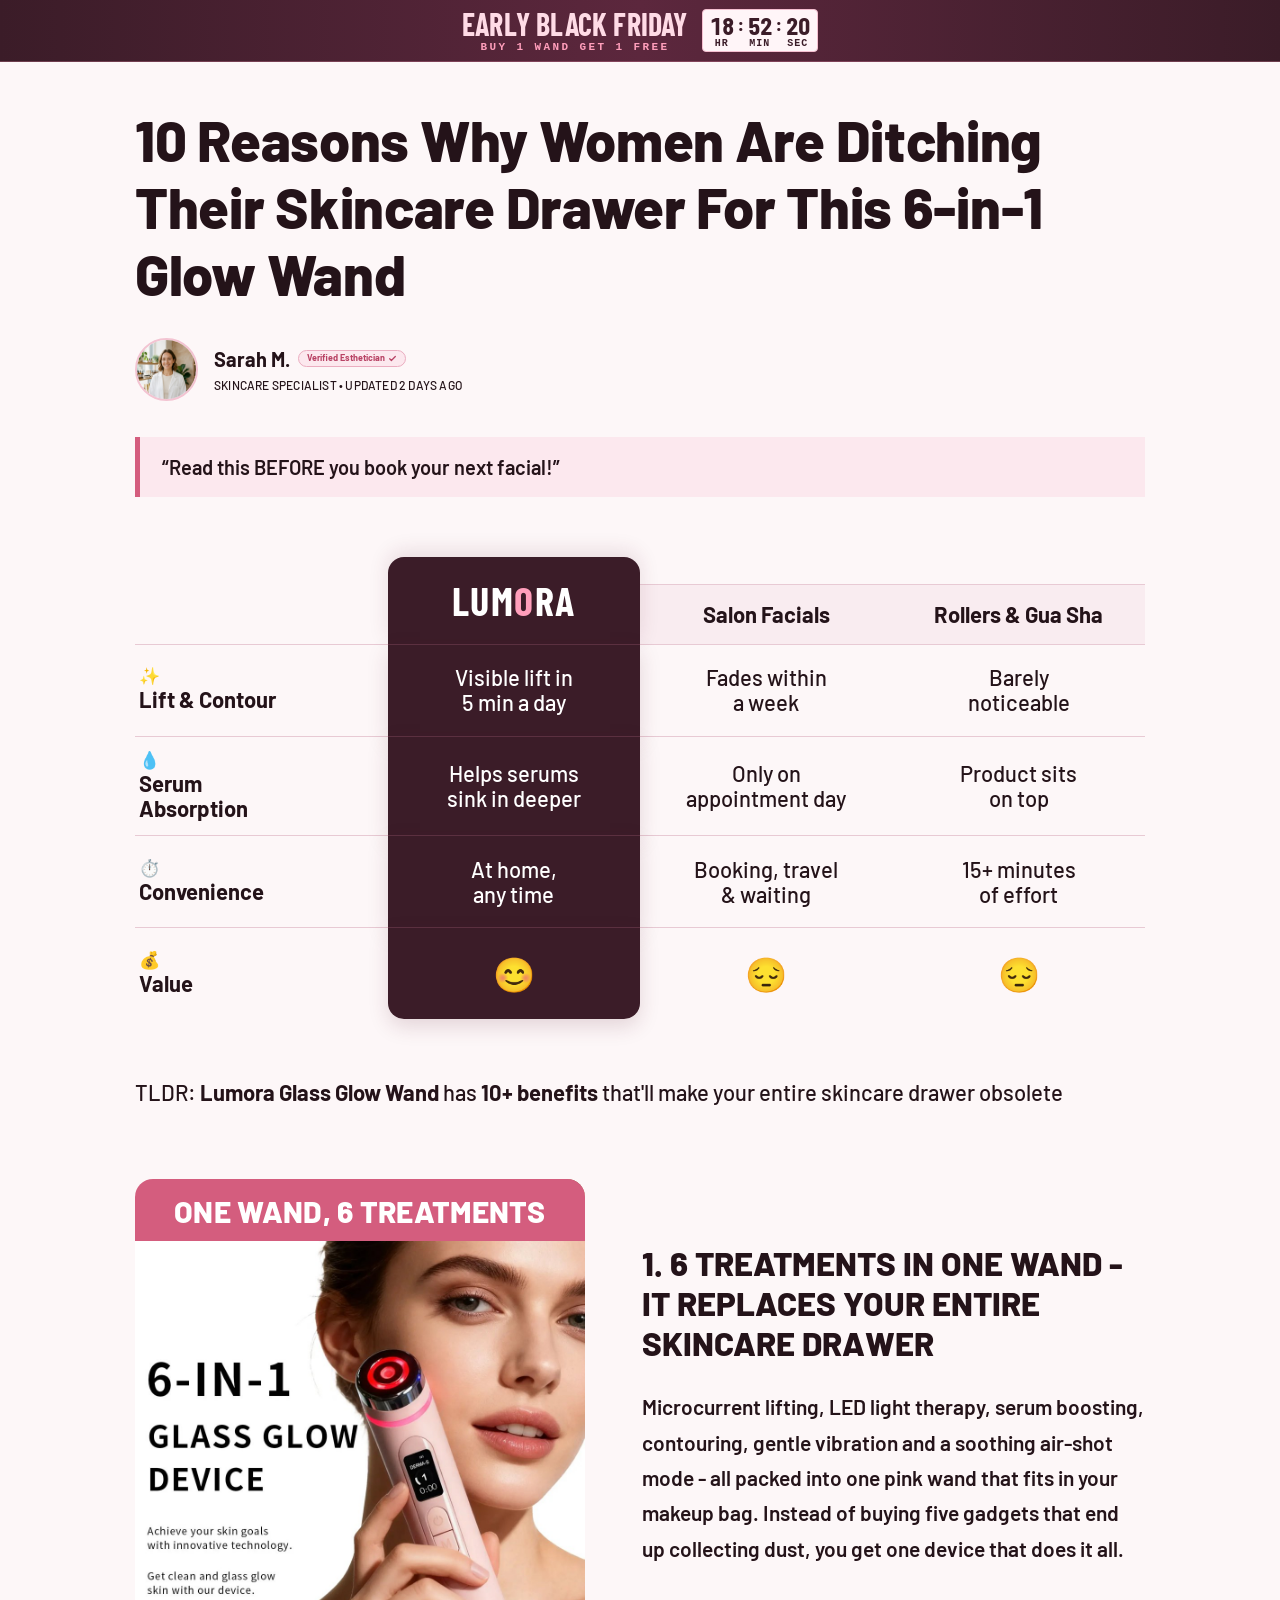
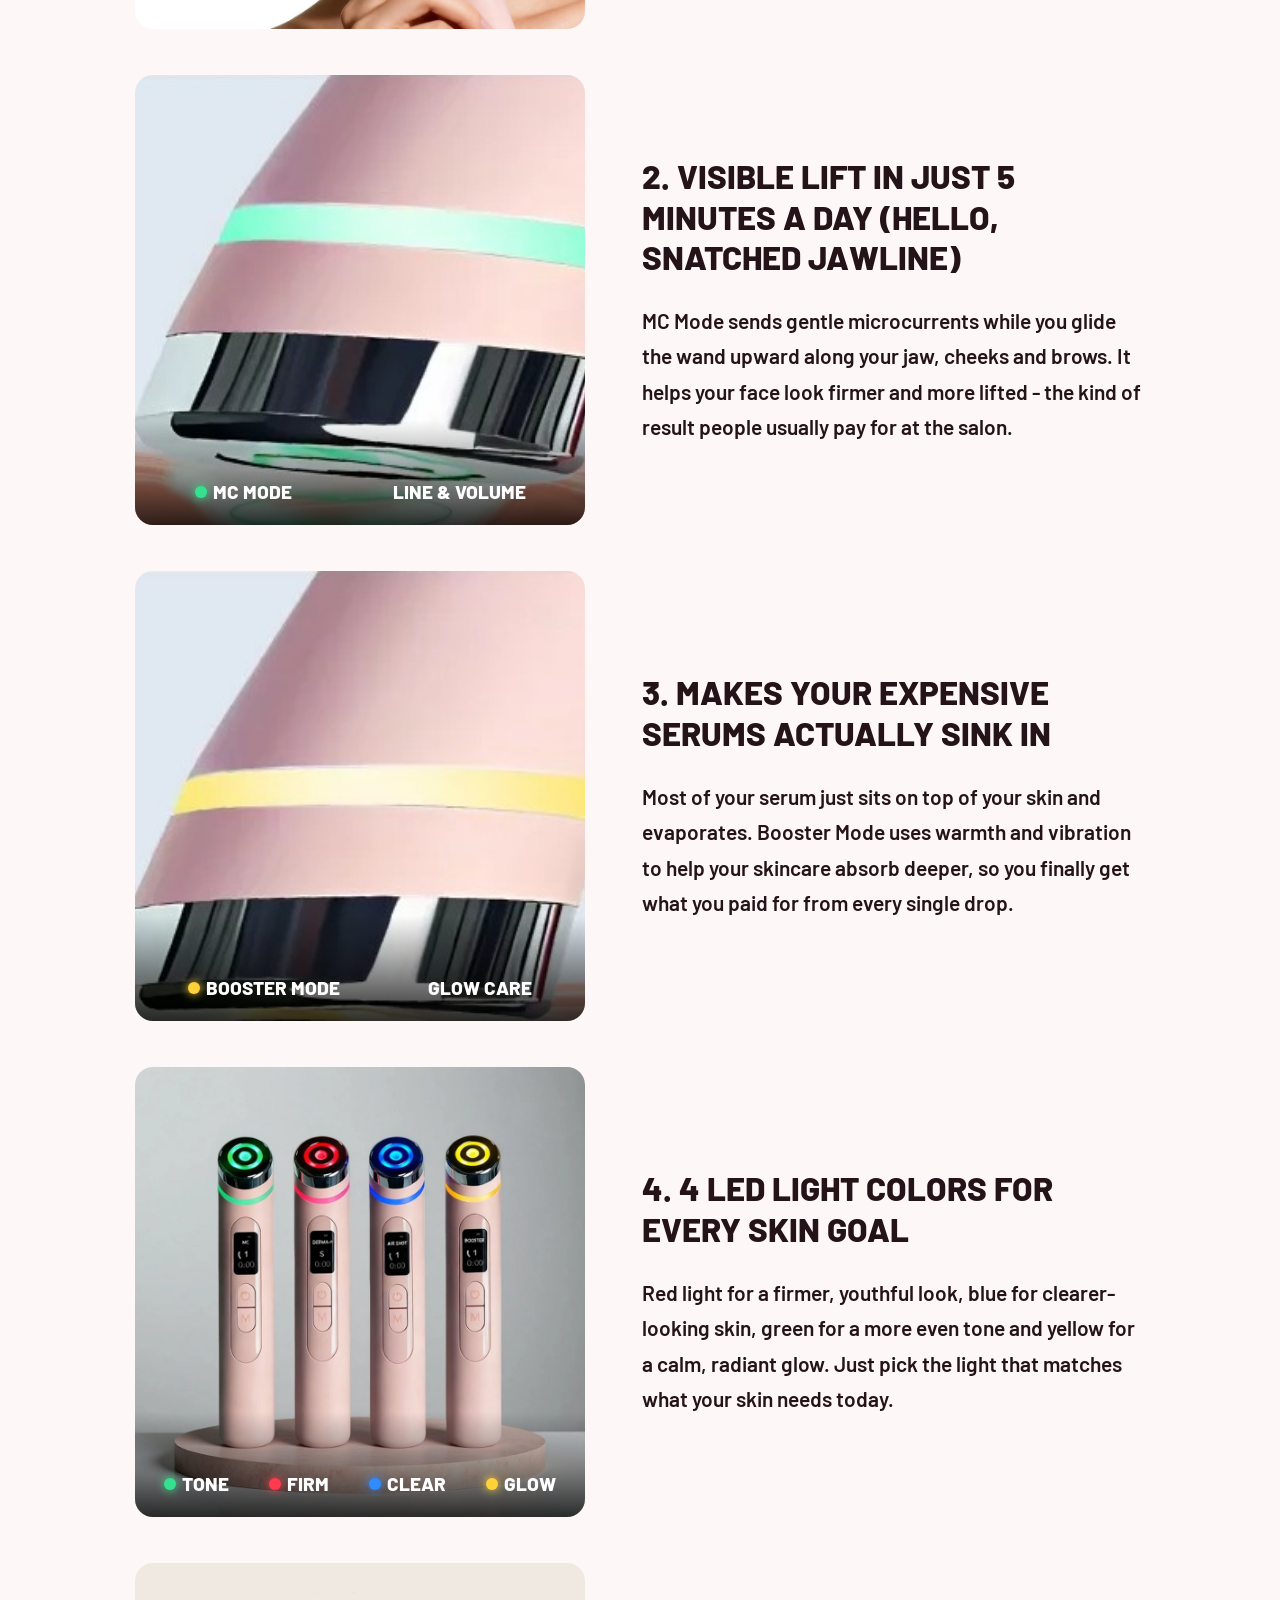
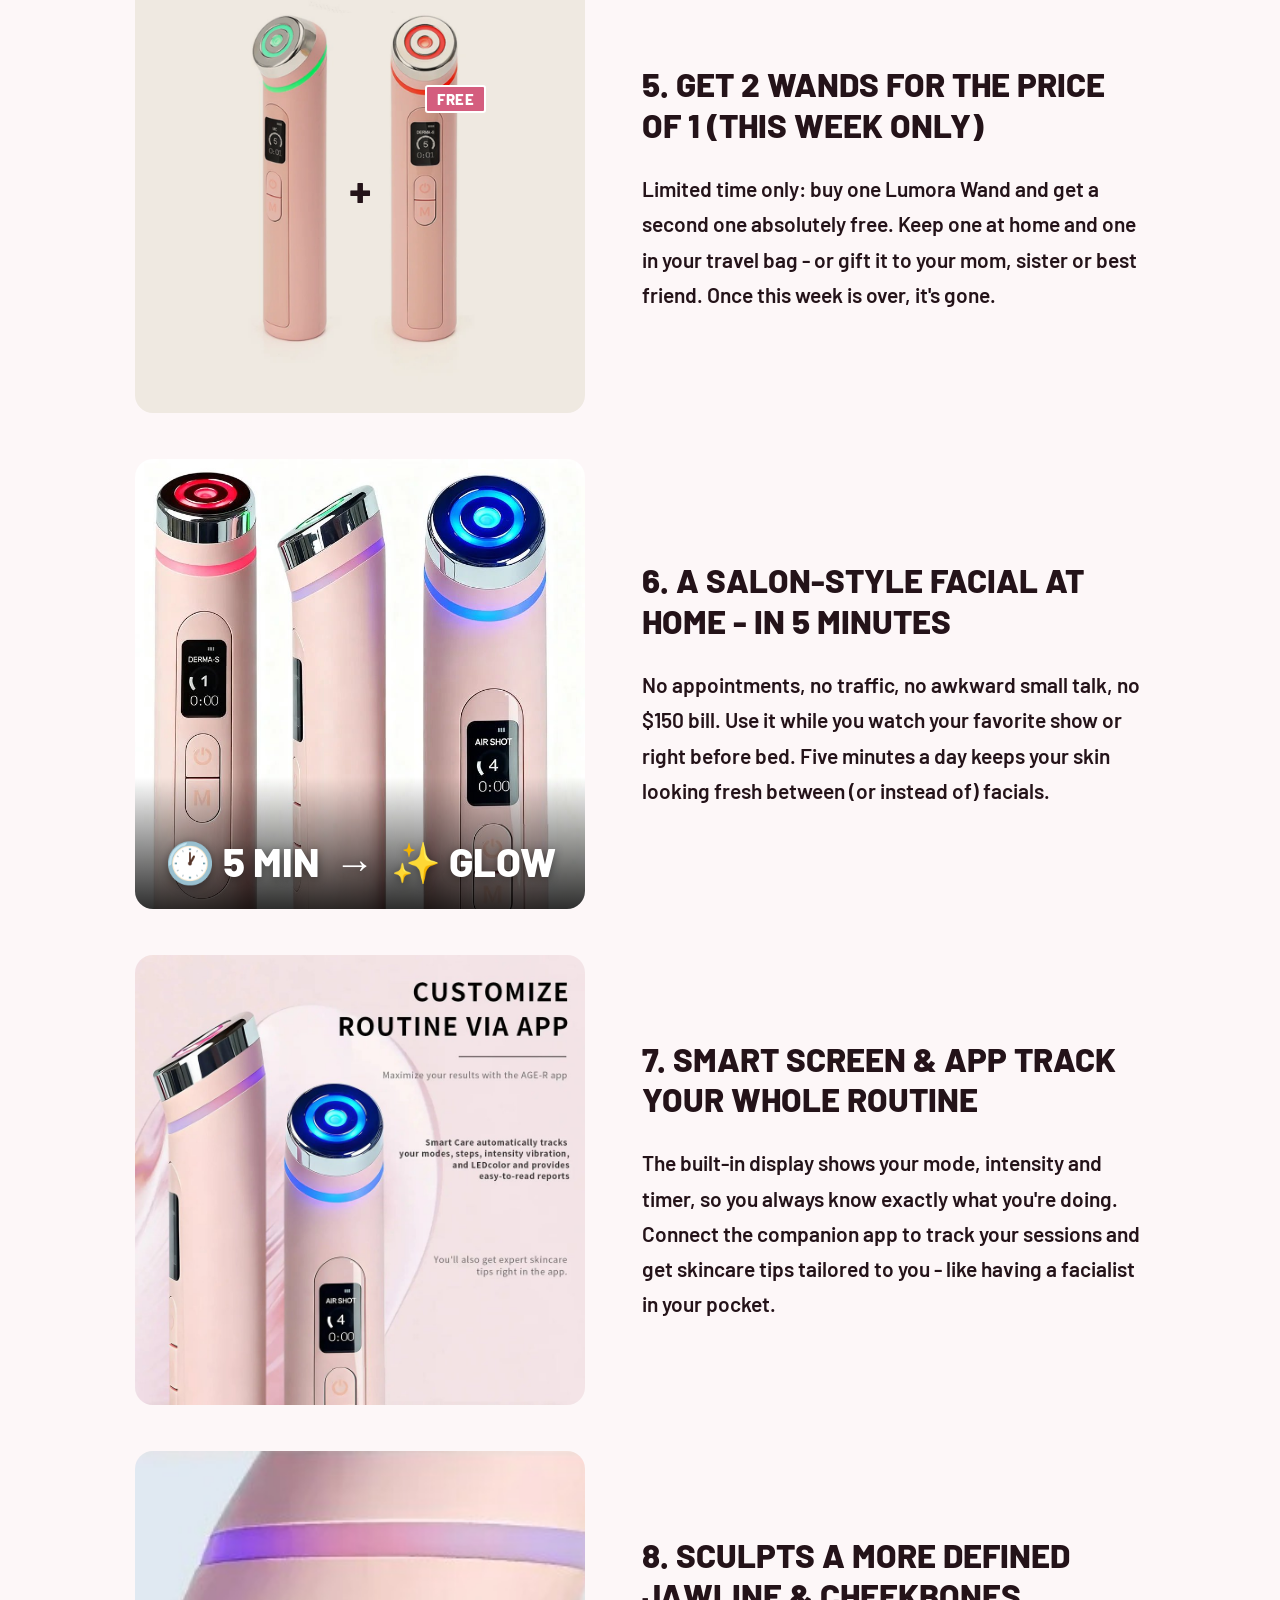
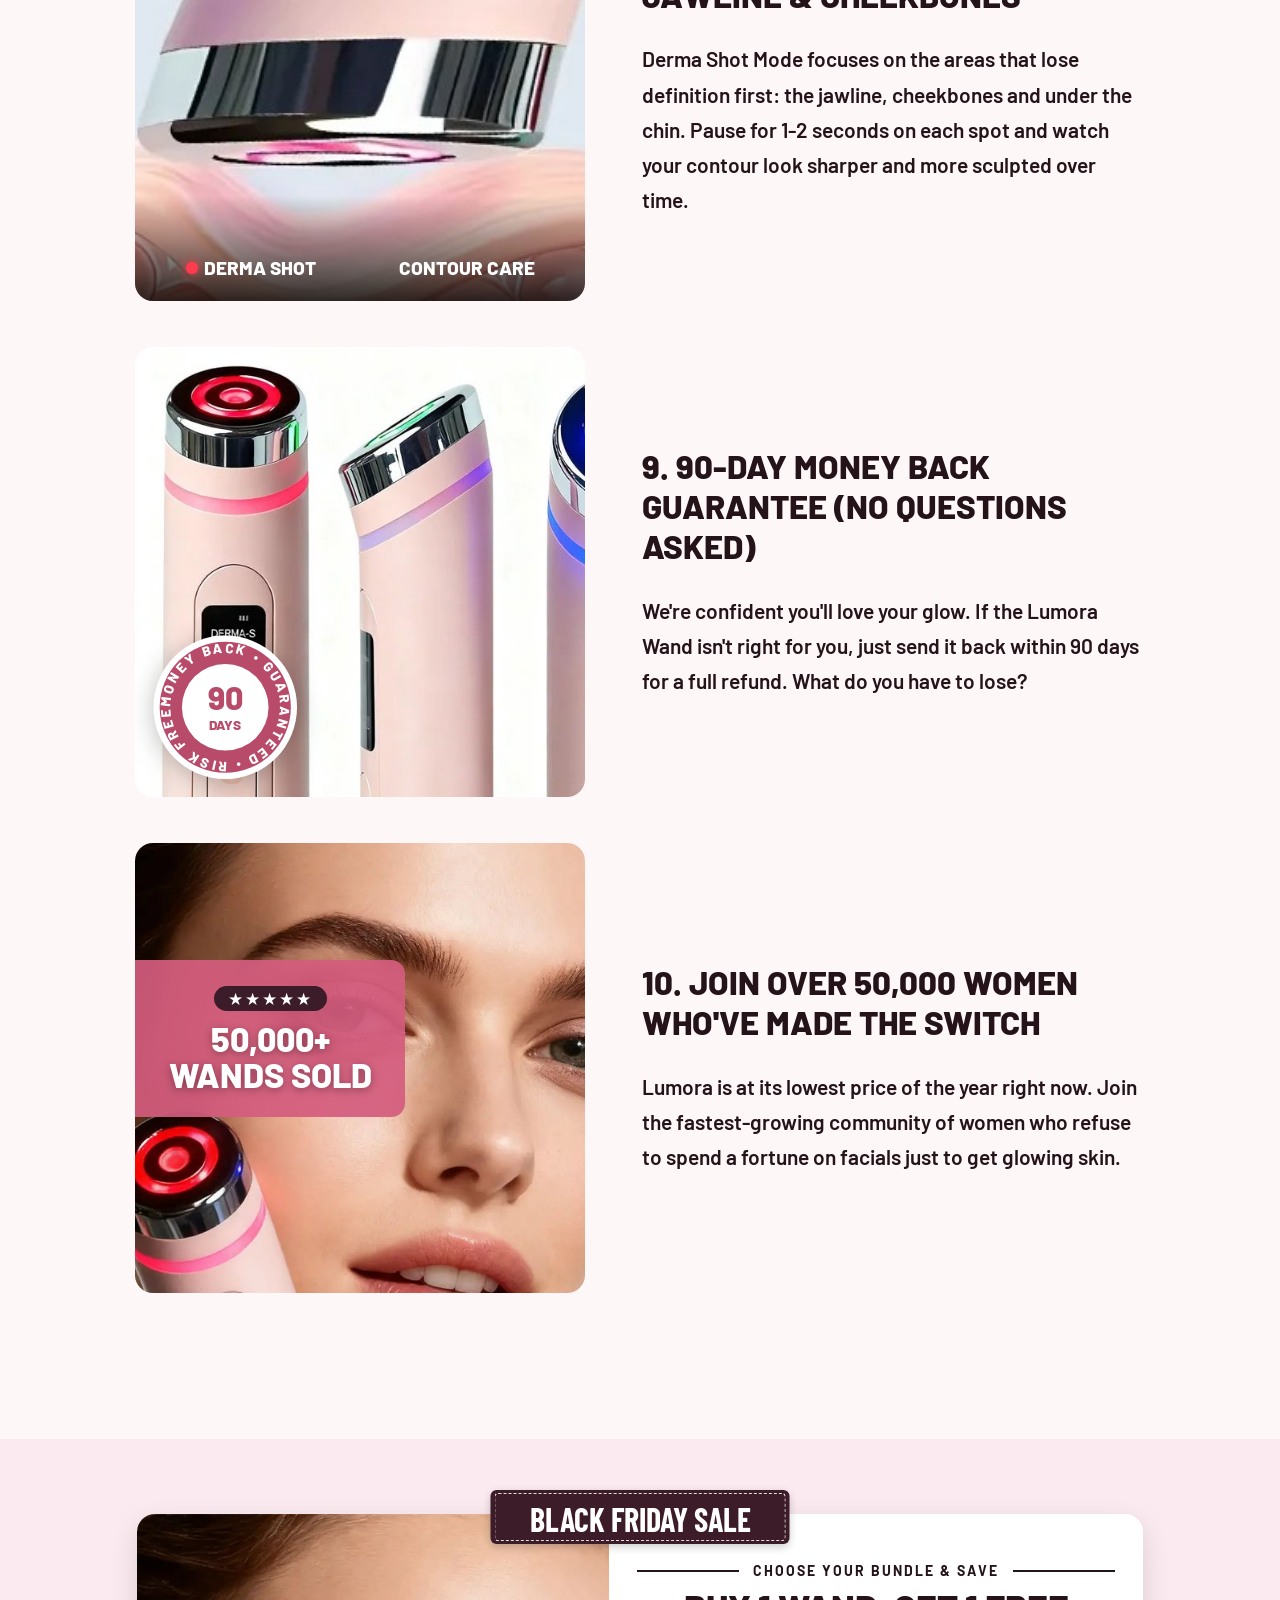
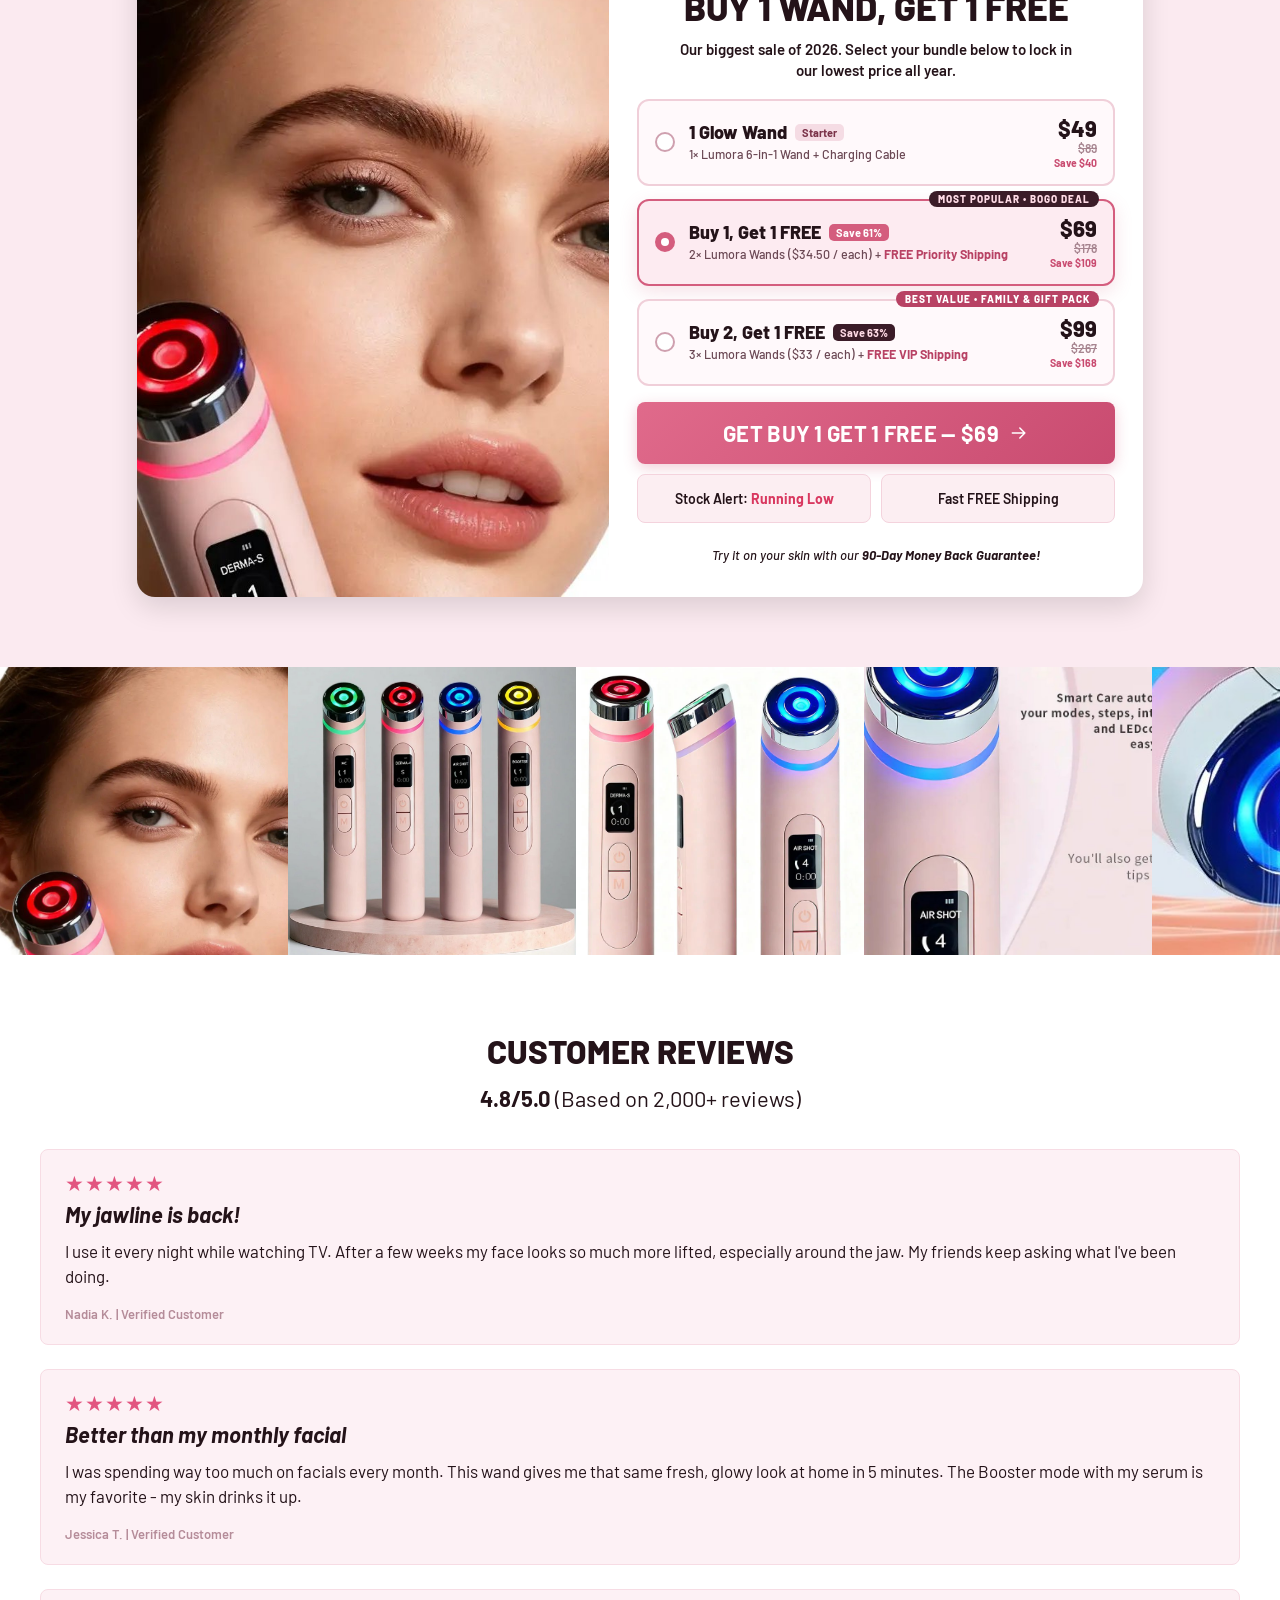
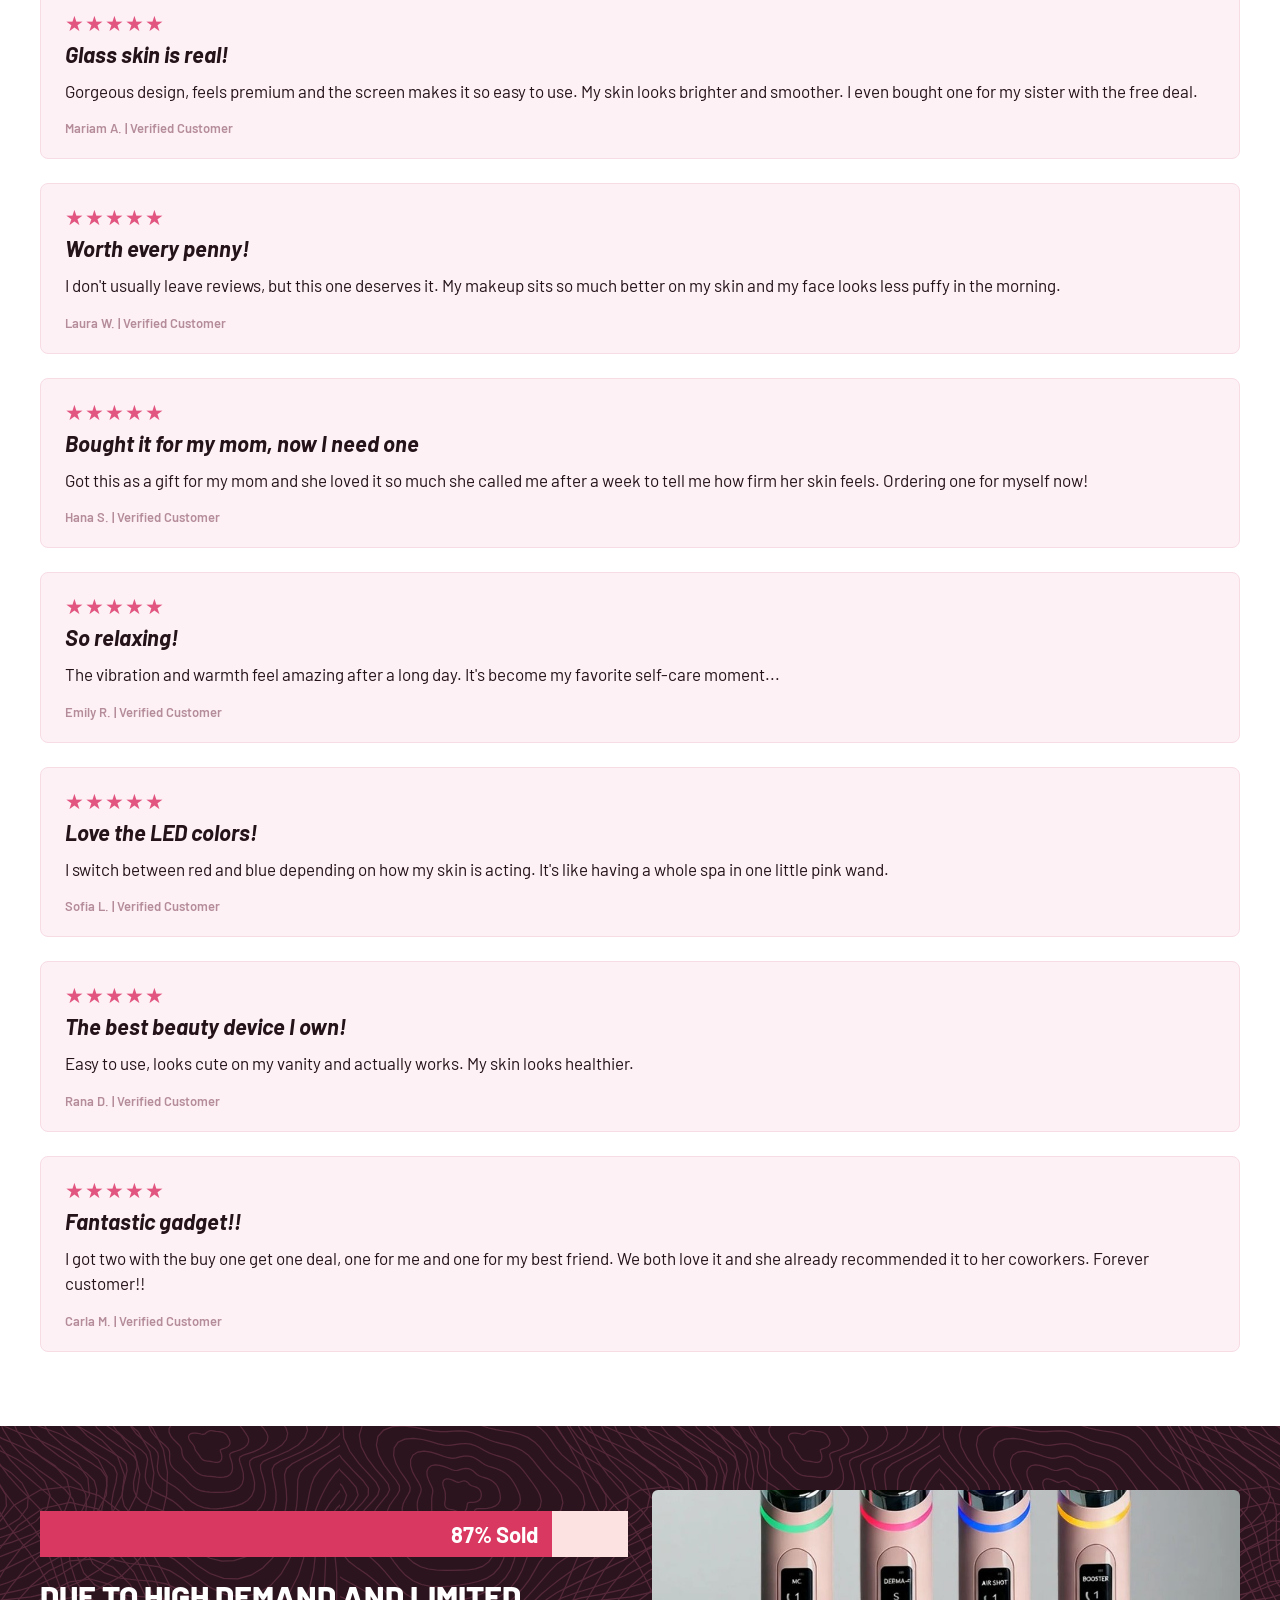
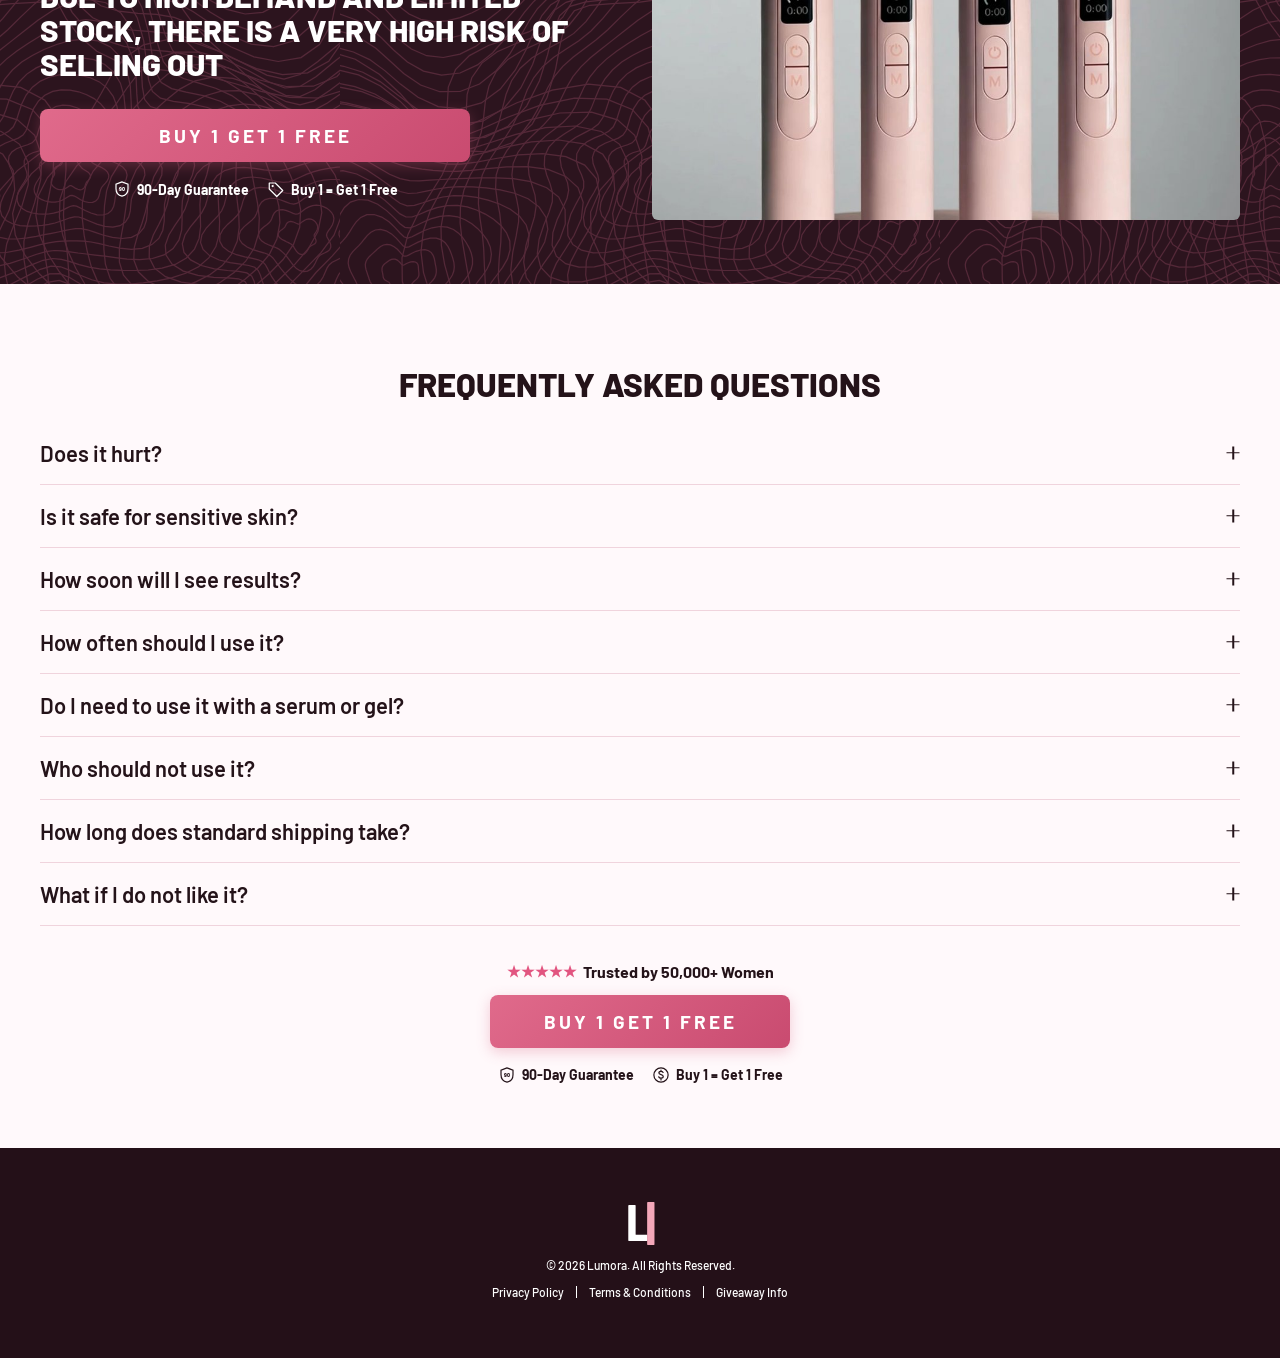
==== index.html @ d16b0149 "Add interactive 3-tier bundle selector to sale section" ====
<!DOCTYPE html>
<html lang="en">
<head>
  <meta charset="UTF-8" />
  <meta name="viewport" content="width=device-width, initial-scale=1.0" />
  <title>10 Reasons Why Women Are Ditching Their Skincare Drawer For This 6-in-1 Glow Wand</title>
  <meta name="description" content="Read this BEFORE you book your next facial. 10 reasons the Lumora 6-in-1 Glass Glow Wand is replacing salon facials." />
  <link rel="preconnect" href="https://fonts.googleapis.com" />
  <link rel="preconnect" href="https://fonts.gstatic.com" crossorigin />
  <link href="https://fonts.googleapis.com/css2?family=Barlow:ital,wght@0,400;0,500;0,600;0,700;0,800;1,500;1,700&family=Barlow+Condensed:wght@600;700&display=swap" rel="stylesheet" />
  <link rel="stylesheet" href="styles.css" />
</head>
<body>

  <!-- ============ TOP BAR + COUNTDOWN ============ -->
  <div class="topbar">
    <div class="topbar__title">
      <span class="topbar__big">EARLY BLACK FRIDAY</span>
      <span class="topbar__small">BUY 1 WAND GET 1 FREE</span>
    </div>
    <div class="countdown" aria-label="Offer ends in">
      <div class="countdown__unit"><span data-cd="h">02</span><small>HR</small></div>
      <span class="countdown__sep">:</span>
      <div class="countdown__unit"><span data-cd="m">58</span><small>MIN</small></div>
      <span class="countdown__sep">:</span>
      <div class="countdown__unit"><span data-cd="s">29</span><small>SEC</small></div>
    </div>
  </div>

  <main>
    <!-- ============ HEADER / AUTHOR ============ -->
    <section class="wrap intro">
      <h1 class="headline">10 Reasons Why Women Are Ditching Their Skincare Drawer For This 6-in-1 Glow Wand</h1>

      <div class="author">
        <img class="author__img" src="assets/avatar.jpg" alt="Sarah M., Licensed Esthetician" width="56" height="56" />
        <div>
          <div class="author__name">Sarah M.
            <span class="verified">Verified Esthetician
              <svg viewBox="0 0 16 16" width="9" height="9"><path d="M3 8.5l3 3 7-7" fill="none" stroke="currentColor" stroke-width="2.2" stroke-linecap="round" stroke-linejoin="round"/></svg>
            </span>
          </div>
          <div class="author__meta">SKINCARE SPECIALIST • UPDATED 2 DAYS AGO</div>
        </div>
      </div>

      <blockquote class="callout">“Read this BEFORE you book your next facial!”</blockquote>

      <!-- ============ COMPARISON TABLE ============ -->
      <div class="compare">
        <div class="compare__grid">
          <div class="c-head c-empty"></div>
          <div class="c-head c-brand"><span class="logo">LUM<span>O</span>RA</span></div>
          <div class="c-head">Salon Facials</div>
          <div class="c-head">Rollers &amp; Gua Sha</div>

          <div class="c-label"><span class="emo">✨</span>Lift &amp; Contour</div>
          <div class="c-cell c-brandcell">Visible lift in<br>5 min a day</div>
          <div class="c-cell">Fades within<br>a week</div>
          <div class="c-cell">Barely<br>noticeable</div>

          <div class="c-label"><span class="emo">💧</span>Serum<br>Absorption</div>
          <div class="c-cell c-brandcell">Helps serums<br>sink in deeper</div>
          <div class="c-cell">Only on<br>appointment day</div>
          <div class="c-cell">Product sits<br>on top</div>

          <div class="c-label"><span class="emo">⏱️</span>Convenience</div>
          <div class="c-cell c-brandcell">At home,<br>any time</div>
          <div class="c-cell">Booking, travel<br>&amp; waiting</div>
          <div class="c-cell">15+ minutes<br>of effort</div>

          <div class="c-label"><span class="emo">💰</span>Value</div>
          <div class="c-cell c-brandcell c-last"><span class="face">😊</span></div>
          <div class="c-cell"><span class="face">😔</span></div>
          <div class="c-cell"><span class="face">😔</span></div>
        </div>
      </div>

      <p class="tldr">TLDR: <strong>Lumora Glass Glow Wand </strong>has <strong>10+ benefits</strong> that'll make your entire skincare drawer obsolete</p>
    </section>

    <!-- ============ 10 REASONS ============ -->
    <section class="wrap reasons">

      <article class="reason">
        <h2 class="reason__title">1. 6 treatments in one wand - it replaces your entire skincare drawer</h2>
        <div class="reason__media">
          <img src="assets/r1.jpg" alt="Woman using the pink Lumora 6-in-1 glow wand on her cheek" loading="lazy" />
          <span class="ov-band">ONE WAND, 6 TREATMENTS</span>
        </div>
        <p class="reason__text">Microcurrent lifting, LED light therapy, serum boosting, contouring, gentle vibration and a soothing air-shot mode - all packed into one pink wand that fits in your makeup bag. Instead of buying five gadgets that end up collecting dust, you get one device that does it all.</p>
      </article>

      <article class="reason">
        <h2 class="reason__title">2. Visible lift in just 5 minutes a day (hello, snatched jawline)</h2>
        <div class="reason__media">
          <img src="assets/r2.jpg" alt="MC mode lifting the skin" loading="lazy" />
          <div class="ov-bottom ov-bottom--split"><span><i class="dot dot--g"></i>MC MODE</span><span>LINE &amp; VOLUME</span></div>
        </div>
        <p class="reason__text">MC Mode sends gentle microcurrents while you glide the wand upward along your jaw, cheeks and brows. It helps your face look firmer and more lifted - the kind of result people usually pay for at the salon.</p>
      </article>

      <article class="reason">
        <h2 class="reason__title">3. Makes your expensive serums actually sink in</h2>
        <div class="reason__media">
          <img src="assets/r3.jpg" alt="Booster mode helping skincare absorb" loading="lazy" />
          <div class="ov-bottom ov-bottom--split"><span><i class="dot dot--y"></i>BOOSTER MODE</span><span>GLOW CARE</span></div>
        </div>
        <p class="reason__text">Most of your serum just sits on top of your skin and evaporates. Booster Mode uses warmth and vibration to help your skincare absorb deeper, so you finally get what you paid for from every single drop.</p>
      </article>

      <article class="reason">
        <h2 class="reason__title">4. 4 LED light colors for every skin goal</h2>
        <div class="reason__media">
          <img src="assets/r4.jpg" alt="Four wands showing green, red, blue and yellow LED lights" loading="lazy" />
          <div class="ov-bottom ov-bottom--split">
            <span><i class="dot dot--g"></i>TONE</span>
            <span><i class="dot dot--r"></i>FIRM</span>
            <span><i class="dot dot--b"></i>CLEAR</span>
            <span><i class="dot dot--y"></i>GLOW</span>
          </div>
        </div>
        <p class="reason__text">Red light for a firmer, youthful look, blue for clearer-looking skin, green for a more even tone and yellow for a calm, radiant glow. Just pick the light that matches what your skin needs today.</p>
      </article>

      <article class="reason">
        <h2 class="reason__title">5. Get 2 wands for the price of 1 (this week only)</h2>
        <div class="reason__media reason__media--light">
          <img src="assets/r5.jpg" alt="Two Lumora wands, the second one free" loading="lazy" />
          <span class="ov-plus">+</span>
          <span class="ov-free">FREE</span>
        </div>
        <p class="reason__text">Limited time only: buy one Lumora Wand and get a second one absolutely free. Keep one at home and one in your travel bag - or gift it to your mom, sister or best friend. Once this week is over, it's gone.</p>
      </article>

      <article class="reason">
        <h2 class="reason__title">6. A salon-style facial at home - in 5 minutes</h2>
        <div class="reason__media">
          <img src="assets/r6.jpg" alt="Close-up of the wand screen and LED heads" loading="lazy" />
          <div class="ov-bottom ov-bottom--big"><span>🕐 5 MIN</span><span class="arrow">→</span><span>✨ GLOW</span></div>
        </div>
        <p class="reason__text">No appointments, no traffic, no awkward small talk, no $150 bill. Use it while you watch your favorite show or right before bed. Five minutes a day keeps your skin looking fresh between (or instead of) facials.</p>
      </article>

      <article class="reason">
        <h2 class="reason__title">7. Smart screen &amp; app track your whole routine</h2>
        <div class="reason__media">
          <img src="assets/r7.jpg" alt="Wand with smart display and companion app" loading="lazy" />
        </div>
        <p class="reason__text">The built-in display shows your mode, intensity and timer, so you always know exactly what you're doing. Connect the companion app to track your sessions and get skincare tips tailored to you - like having a facialist in your pocket.</p>
      </article>

      <article class="reason">
        <h2 class="reason__title">8. Sculpts a more defined jawline &amp; cheekbones</h2>
        <div class="reason__media">
          <img src="assets/r8.jpg" alt="Derma Shot mode for contour and elasticity" loading="lazy" />
          <div class="ov-bottom ov-bottom--split"><span><i class="dot dot--r"></i>DERMA SHOT</span><span>CONTOUR CARE</span></div>
        </div>
        <p class="reason__text">Derma Shot Mode focuses on the areas that lose definition first: the jawline, cheekbones and under the chin. Pause for 1-2 seconds on each spot and watch your contour look sharper and more sculpted over time.</p>
      </article>

      <article class="reason">
        <h2 class="reason__title">9. 90-Day Money Back Guarantee (no questions asked)</h2>
        <div class="reason__media">
          <img src="assets/r9.jpg" alt="Lumora wand close-up" loading="lazy" />
          <div class="ov-seal">
            <svg viewBox="0 0 120 120" aria-hidden="true">
              <defs><path id="sealArc" d="M60,60 m-44,0 a44,44 0 1,1 88,0 a44,44 0 1,1 -88,0"/></defs>
              <circle cx="60" cy="60" r="58" fill="#fff"/>
              <circle cx="60" cy="60" r="53" fill="#b84a6a"/>
              <circle cx="60" cy="60" r="35" fill="#fff"/>
              <text font-family="Barlow, sans-serif" font-weight="800" font-size="11" fill="#fff" letter-spacing="2.2"><textPath href="#sealArc">MONEY BACK • GUARANTEED • RISK FREE •</textPath></text>
              <text x="60" y="62" text-anchor="middle" font-family="Barlow, sans-serif" font-weight="800" font-size="26" fill="#b84a6a">90</text>
              <text x="60" y="78" text-anchor="middle" font-family="Barlow, sans-serif" font-weight="800" font-size="11" fill="#b84a6a">DAYS</text>
            </svg>
          </div>
        </div>
        <p class="reason__text">We're confident you'll love your glow. If the Lumora Wand isn't right for you, just send it back within 90 days for a full refund. What do you have to lose?</p>
      </article>

      <article class="reason">
        <h2 class="reason__title">10. Join over 50,000 women who've made the switch</h2>
        <div class="reason__media">
          <img src="assets/r10.jpg" alt="Woman glowing after using the wand" loading="lazy" />
          <div class="ov-sold">
            <span class="ov-sold__stars">★★★★★</span>
            <span class="ov-sold__big">50,000+<br>WANDS SOLD</span>
          </div>
        </div>
        <p class="reason__text">Lumora is at its lowest price of the year right now. Join the fastest-growing community of women who refuse to spend a fortune on facials just to get glowing skin.</p>
      </article>
    </section>

    <!-- ============ SALE CARD ============ -->
    <section class="sale" id="offer">
      <div class="sale__card">
        <div class="sale__label"><span>BLACK FRIDAY SALE</span></div>
        <div class="sale__img"><img src="assets/sale.jpg" alt="Lumora glow wand" loading="lazy" /></div>
        <div class="sale__body">
          <div class="sale__eyebrow"><span>CHOOSE YOUR BUNDLE &amp; SAVE</span></div>
          <h2 class="sale__title">BUY 1 WAND, GET 1 FREE</h2>
          <p class="sale__sub">Our biggest sale of 2026. Select your bundle below to lock in our lowest price all year.</p>

          <!-- Interactive Bundle Selector -->
          <div class="bundles" role="radiogroup" aria-label="Choose your bundle">
            <label class="bundle" data-bundle="1" data-cta="GET 1 WAND — $49" data-url="#checkout-1">
              <input type="radio" name="bundle" value="1" />
              <span class="bundle__radio"></span>
              <span class="bundle__info">
                <span class="bundle__top">
                  <strong class="bundle__name">1 Glow Wand</strong>
                  <span class="bundle__tag">Starter</span>
                </span>
                <span class="bundle__desc">1× Lumora 6-in-1 Wand + Charging Cable</span>
              </span>
              <span class="bundle__price">
                <strong>$49</strong>
                <s>$89</s>
                <small>Save $40</small>
              </span>
            </label>

            <label class="bundle is-selected" data-bundle="2" data-cta="GET BUY 1 GET 1 FREE — $69" data-url="#checkout-2">
              <span class="bundle__ribbon">MOST POPULAR • BOGO DEAL</span>
              <input type="radio" name="bundle" value="2" checked />
              <span class="bundle__radio"></span>
              <span class="bundle__info">
                <span class="bundle__top">
                  <strong class="bundle__name">Buy 1, Get 1 FREE</strong>
                  <span class="bundle__tag bundle__tag--hot">Save 61%</span>
                </span>
                <span class="bundle__desc">2× Lumora Wands ($34.50 / each) + <b>FREE Priority Shipping</b></span>
              </span>
              <span class="bundle__price">
                <strong>$69</strong>
                <s>$178</s>
                <small>Save $109</small>
              </span>
            </label>

            <label class="bundle" data-bundle="3" data-cta="GET 3-WAND BUNDLE — $99" data-url="#checkout-3">
              <span class="bundle__ribbon bundle__ribbon--value">BEST VALUE • FAMILY &amp; GIFT PACK</span>
              <input type="radio" name="bundle" value="3" />
              <span class="bundle__radio"></span>
              <span class="bundle__info">
                <span class="bundle__top">
                  <strong class="bundle__name">Buy 2, Get 1 FREE</strong>
                  <span class="bundle__tag bundle__tag--best">Save 63%</span>
                </span>
                <span class="bundle__desc">3× Lumora Wands ($33 / each) + <b>FREE VIP Shipping</b></span>
              </span>
              <span class="bundle__price">
                <strong>$99</strong>
                <s>$267</s>
                <small>Save $168</small>
              </span>
            </label>
          </div>

          <a class="btn btn--arrow js-cta" id="bundleCtaBtn" href="#checkout-2">
            <span id="bundleCtaText">GET BUY 1 GET 1 FREE — $69</span>
            <svg viewBox="0 0 24 24" width="20" height="20"><path d="M4 12h15m-6-6 6 6-6 6" fill="none" stroke="currentColor" stroke-width="1.8" stroke-linecap="round" stroke-linejoin="round"/></svg>
          </a>
          <div class="sale__pills">
            <span class="pill">Stock Alert: <b>Running Low</b></span>
            <span class="pill">Fast FREE Shipping</span>
          </div>
          <p class="sale__fine">Try it on your skin with our <strong>90-Day Money Back Guarantee!</strong></p>
        </div>
      </div>
    </section>

    <!-- ============ UGC MARQUEE ============ -->
    <div class="marquee" aria-hidden="true">
      <div class="marquee__track">
        <img src="assets/ugc1.jpg" alt="" /><img src="assets/ugc2.jpg" alt="" /><img src="assets/ugc3.jpg" alt="" /><img src="assets/ugc4.jpg" alt="" /><img src="assets/ugc5.jpg" alt="" /><img src="assets/ugc6.jpg" alt="" />
      </div>
    </div>

    <!-- ============ REVIEWS ============ -->
    <!-- NOTE: placeholder reviews for layout testing only - replace with real verified customer reviews before going live -->
    <section class="reviews" id="reviews">
      <div class="wrap wrap--reviews">
        <h2 class="sec-title">Customer Reviews</h2>
        <p class="reviews__score"><strong>4.8/5.0 </strong>(Based on 2,000+ reviews)</p>

        <div class="review">
          <div class="stars">★★★★★</div>
          <h3>My jawline is back!</h3>
          <p>I use it every night while watching TV. After a few weeks my face looks so much more lifted, especially around the jaw. My friends keep asking what I've been doing.</p>
          <span class="review__by">Nadia K. | Verified Customer</span>
        </div>
        <div class="review">
          <div class="stars">★★★★★</div>
          <h3>Better than my monthly facial</h3>
          <p>I was spending way too much on facials every month. This wand gives me that same fresh, glowy look at home in 5 minutes. The Booster mode with my serum is my favorite - my skin drinks it up.</p>
          <span class="review__by">Jessica T. | Verified Customer</span>
        </div>
        <div class="review">
          <div class="stars">★★★★★</div>
          <h3>Glass skin is real!</h3>
          <p>Gorgeous design, feels premium and the screen makes it so easy to use. My skin looks brighter and smoother. I even bought one for my sister with the free deal.</p>
          <span class="review__by">Mariam A. | Verified Customer</span>
        </div>
        <div class="review">
          <div class="stars">★★★★★</div>
          <h3>Worth every penny!</h3>
          <p>I don't usually leave reviews, but this one deserves it. My makeup sits so much better on my skin and my face looks less puffy in the morning.</p>
          <span class="review__by">Laura W. | Verified Customer</span>
        </div>
        <div class="review">
          <div class="stars">★★★★★</div>
          <h3>Bought it for my mom, now I need one</h3>
          <p>Got this as a gift for my mom and she loved it so much she called me after a week to tell me how firm her skin feels. Ordering one for myself now!</p>
          <span class="review__by">Hana S. | Verified Customer</span>
        </div>
        <div class="review">
          <div class="stars">★★★★★</div>
          <h3>So relaxing!</h3>
          <p>The vibration and warmth feel amazing after a long day. It's become my favorite self-care moment...</p>
          <span class="review__by">Emily R. | Verified Customer</span>
        </div>
        <div class="review">
          <div class="stars">★★★★★</div>
          <h3>Love the LED colors!</h3>
          <p>I switch between red and blue depending on how my skin is acting. It's like having a whole spa in one little pink wand.</p>
          <span class="review__by">Sofia L. | Verified Customer</span>
        </div>
        <div class="review">
          <div class="stars">★★★★★</div>
          <h3>The best beauty device I own!</h3>
          <p>Easy to use, looks cute on my vanity and actually works. My skin looks healthier.</p>
          <span class="review__by">Rana D. | Verified Customer</span>
        </div>
        <div class="review">
          <div class="stars">★★★★★</div>
          <h3>Fantastic gadget!!</h3>
          <p>I got two with the buy one get one deal, one for me and one for my best friend. We both love it and she already recommended it to her coworkers. Forever customer!!</p>
          <span class="review__by">Carla M. | Verified Customer</span>
        </div>
      </div>
    </section>

    <!-- ============ SCARCITY ============ -->
    <section class="scarcity">
      <div class="wrap scarcity__inner">
        <div class="scarcity__left">
          <div class="progress" data-progress="87">
            <div class="progress__fill"><span>87% Sold</span></div>
          </div>
          <h2 class="scarcity__title">Due to high demand and limited stock, there is a very high risk of selling out</h2>
          <a class="btn btn--spaced js-cta" href="#">BUY 1 GET 1 FREE</a>
          <div class="badges badges--light">
            <span><svg viewBox="0 0 24 24" width="18" height="18"><path d="M12 2.5 4 5.5v6c0 5 3.4 8.9 8 10 4.6-1.1 8-5 8-10v-6l-8-3z" fill="none" stroke="currentColor" stroke-width="1.6"/><text x="12" y="14.5" text-anchor="middle" font-size="7" font-weight="800" fill="currentColor" font-family="Barlow">90</text></svg>90-Day Guarantee</span>
            <span><svg viewBox="0 0 24 24" width="18" height="18"><path d="M3 12V4h8l10 10-8 8L3 12z" fill="none" stroke="currentColor" stroke-width="1.6" stroke-linejoin="round"/><circle cx="7.5" cy="8" r="1.5" fill="currentColor"/></svg>Buy 1 = Get 1 Free</span>
          </div>
        </div>
        <div class="scarcity__img"><img src="assets/scarcity.jpg" alt="Lumora wands in four LED colors" loading="lazy" /></div>
      </div>
    </section>

    <!-- ============ FAQ ============ -->
    <section class="faq">
      <div class="wrap wrap--faq">
        <h2 class="sec-title">Frequently Asked Questions</h2>

        <div class="acc">
          <button class="acc__q" aria-expanded="false">Does it hurt?<i class="acc__icon"></i></button>
          <div class="acc__a"><div class="acc__inner">Not at all. The microcurrent and vibration feel like a gentle tingle or soft massage. You can adjust the intensity on the screen, so start low and go up as you get used to it.</div></div>
        </div>
        <div class="acc">
          <button class="acc__q" aria-expanded="false">Is it safe for sensitive skin?<i class="acc__icon"></i></button>
          <div class="acc__a"><div class="acc__inner">Yes - the wand is designed for daily use on all skin types. If your skin is very sensitive, start with the lowest intensity and shorter sessions, and always glide it over a serum or gel.</div></div>
        </div>
        <div class="acc">
          <button class="acc__q" aria-expanded="false">How soon will I see results?<i class="acc__icon"></i></button>
          <div class="acc__a"><div class="acc__inner">Many people notice a fresher, more radiant look right after the first session. For lifting and contour, consistency is key - use it 5 minutes a day for a few weeks to see the best results.</div></div>
        </div>
        <div class="acc">
          <button class="acc__q" aria-expanded="false">How often should I use it?<i class="acc__icon"></i></button>
          <div class="acc__a"><div class="acc__inner">We recommend MC and Booster modes 1-3 times daily, and Air Shot / Derma Shot modes 2-3 times a week. The built-in timer guides each session for you.</div></div>
        </div>
        <div class="acc">
          <button class="acc__q" aria-expanded="false">Do I need to use it with a serum or gel?<i class="acc__icon"></i></button>
          <div class="acc__a"><div class="acc__inner">Yes, for the best glide and results apply your favorite serum, gel or moisturizer first. The wand helps your skincare absorb better while it works.</div></div>
        </div>
        <div class="acc">
          <button class="acc__q" aria-expanded="false">Who should not use it?<i class="acc__icon"></i></button>
          <div class="acc__a"><div class="acc__inner">Please don't use microcurrent devices if you are pregnant, have a pacemaker or other implanted electronic device, metal implants in the face, epilepsy, or open wounds. If you have a medical condition, check with your doctor first.</div></div>
        </div>
        <div class="acc">
          <button class="acc__q" aria-expanded="false">How long does standard shipping take?<i class="acc__icon"></i></button>
          <div class="acc__a"><div class="acc__inner">Most orders arrive within 7-12 business days. Occasionally delays can happen due to circumstances outside our control, like weather, holidays, or remote locations.</div></div>
        </div>
        <div class="acc">
          <button class="acc__q" aria-expanded="false">What if I do not like it?<i class="acc__icon"></i></button>
          <div class="acc__a"><div class="acc__inner">90-Day Money Back Guarantee. Try Lumora risk-free. If you don't love it for any reason, let us know and we'll handle it. No hassle. No questions asked.</div></div>
        </div>

        <div class="final">
          <p class="final__trust"><span class="stars stars--sm">★★★★★</span> Trusted by 50,000+ Women</p>
          <a class="btn btn--spaced btn--narrow js-cta" href="#">BUY 1 GET 1 FREE</a>
          <div class="badges">
            <span><svg viewBox="0 0 24 24" width="18" height="18"><path d="M12 2.5 4 5.5v6c0 5 3.4 8.9 8 10 4.6-1.1 8-5 8-10v-6l-8-3z" fill="none" stroke="currentColor" stroke-width="1.6"/><text x="12" y="14.5" text-anchor="middle" font-size="7" font-weight="800" fill="currentColor" font-family="Barlow">90</text></svg>90-Day Guarantee</span>
            <span><svg viewBox="0 0 24 24" width="18" height="18"><circle cx="12" cy="12" r="9.5" fill="none" stroke="currentColor" stroke-width="1.6"/><path d="M14.8 8.6c-.5-.9-1.6-1.4-2.8-1.4-1.6 0-2.8.8-2.8 2.1 0 2.9 5.8 1.6 5.8 4.6 0 1.3-1.3 2.2-3 2.2-1.3 0-2.5-.6-3-1.6M12 5.5v1.7m0 9.6v1.7" fill="none" stroke="currentColor" stroke-width="1.6" stroke-linecap="round"/></svg>Buy 1 = Get 1 Free</span>
          </div>
        </div>
      </div>
    </section>
  </main>

  <!-- ============ FOOTER ============ -->
  <footer class="footer">
    <span class="footer__logo">L<span>|</span></span>
    <p>© 2026 Lumora. All Rights Reserved.</p>
    <nav><a href="#">Privacy Policy</a><a href="#">Terms &amp; Conditions</a><a href="#">Giveaway Info</a></nav>
  </footer>

  <!-- ============ STICKY CTA (mobile / tablet) ============ -->
  <div class="sticky-cta" id="stickyCta">
    <a class="btn js-cta" href="#">BUY 1 WAND, GET 1 FREE</a>
    <span class="sticky-cta__sub">LOWEST PRICE EVER</span>
  </div>

  <script src="script.js"></script>
  <script>
    window.va = window.va || function () { (window.vaq = window.vaq || []).push(arguments); };
  </script>
  <script defer src="/_vercel/insights/script.js"></script>
</body>
</html>
---- styles.css ----
/* =========================================================
   Advertorial – 10 Reasons (Lumora Glow Wand)
   Change the brand colors from the variables below.
   ========================================================= */
:root {
  --bg: #fdf7f8;
  --ink: #241319;
  --dark: #3b1c28;
  --cta: #d45d7e;
  --cta-hover: #bc4869;
  --callout-bg: #fce8ee;
  --callout-bar: #d45d7e;
  --sale-bg: #fbeaf0;
  --review-bg: #fdf1f5;
  --star: #e25580;
  --red: #d93860;
  --radius: 18px;
  --font: "Barlow", "Helvetica Neue", Arial, sans-serif;
  --font-cond: "Barlow Condensed", "Barlow", Arial, sans-serif;
}

*, *::before, *::after { box-sizing: border-box; }
html { scroll-behavior: smooth; -webkit-text-size-adjust: 100%; }
body {
  margin: 0;
  background: var(--bg);
  color: var(--ink);
  font-family: var(--font);
  font-weight: 500;
  -webkit-font-smoothing: antialiased;
}
img { display: block; max-width: 100%; }
a { color: inherit; }
h1, h2, h3, p { margin: 0; }

.wrap { width: 100%; max-width: 1054px; margin: 0 auto; padding: 0 22px; }
.wrap--reviews, .wrap--faq { max-width: 1244px; }

/* ---------------- TOP BAR ---------------- */
.topbar {
  position: sticky; top: 0; z-index: 50;
  background: linear-gradient(90deg, #3b1c28 0%, #5c273d 50%, #3b1c28 100%); color: #fff;
  border-bottom: 1px solid rgba(255,158,187,.25);
  display: flex; align-items: center; justify-content: center; gap: 14px;
  padding: 6px 12px;
  min-height: 62px;
}
.topbar__title { display: flex; flex-direction: column; align-items: center; line-height: 1; }
.topbar__big { font-family: var(--font-cond); font-weight: 700; font-size: 30px; letter-spacing: .2px; transform: scaleY(1.08); color: #ffdbe6; }
.topbar__small { font-family: "Courier New", monospace; font-size: 11px; letter-spacing: 2.4px; margin-top: 4px; font-weight: 700; color: #ff9ebb; }
.countdown {
  display: flex; align-items: flex-start; gap: 2px;
  background: #fff5f8; color: var(--dark);
  border: 1px solid #f4bfd0;
  border-radius: 4px; padding: 3px 6px 2px;
}
.countdown__unit { display: flex; flex-direction: column; align-items: center; min-width: 26px; }
.countdown__unit span { font-family: var(--font-cond); font-weight: 700; font-size: 25px; line-height: 1; font-variant-numeric: tabular-nums; }
.countdown__unit small { font-family: "Courier New", monospace; font-weight: 700; font-size: 10px; letter-spacing: 1px; line-height: 1.1; }
.countdown__sep { font-family: var(--font-cond); font-weight: 700; font-size: 20px; line-height: 1.1; padding: 0 1px; }

/* ---------------- INTRO ---------------- */
.intro { padding-top: 44px; }
.headline {
  font-size: 56px; line-height: 1.2; font-weight: 800; letter-spacing: -.3px;
}
.author { display: flex; align-items: center; gap: 16px; margin-top: 30px; }
.author__img { width: 63px; height: 63px; object-fit: cover; border-radius: 50%; border: 2px solid #f3c4d2; }
.author__name { font-size: 20px; font-weight: 700; display: flex; align-items: center; gap: 8px; }
.verified {
  display: inline-flex; align-items: center; gap: 3px;
  background: #fce8ee; color: #b84264;
  border: 1.3px solid #ebadc0; border-radius: 30px;
  font-size: 9px; font-weight: 700; padding: 2px 8px; line-height: 1.2;
}
.author__meta { font-size: 12px; margin-top: 7px; letter-spacing: .2px; }

.callout {
  margin: 36px 0 0;
  background: var(--callout-bg);
  border-left: 5px solid var(--callout-bar);
  padding: 18px 22px;
  font-size: 20px; font-weight: 600;
}

/* ---------------- COMPARISON TABLE ---------------- */
.compare { margin-top: 60px; }
.compare__grid {
  display: grid;
  grid-template-columns: 1fr 1fr 1fr 1fr;
  position: relative;
}
.compare__grid > div { display: flex; align-items: center; justify-content: center; text-align: center; }
.c-head {
  height: 60px; background: #f9ecf0; border-top: 1px solid #e8cad4;
  font-size: 22px; font-weight: 700; margin-top: 27px;
}
.c-empty { background: transparent; border-top: 0; }
.c-brand {
  background: var(--dark) !important; color: #fff; border-top: 0 !important;
  margin-top: 0 !important; height: 87px !important;
  border-radius: 16px 16px 0 0;
  box-shadow: 0 -6px 20px rgba(90,25,50,.12);
  position: relative; z-index: 1;
}
.logo { font-family: var(--font-cond); font-weight: 700; font-size: 40px; letter-spacing: 1.5px; }
.logo span { display: inline-block; color: #ff9ebb; }
.c-label {
  justify-content: flex-start !important; text-align: left !important;
  flex-direction: column; align-items: flex-start !important;
  font-size: 22px; font-weight: 700; line-height: 1.15;
  border-top: 1px solid #e8cad4; padding: 14px 4px; min-height: 92px;
  justify-content: center !important;
}
.c-label .emo { font-size: 17px; line-height: 1; margin-bottom: 3px; }
.c-cell {
  border-top: 1px solid #e8cad4; min-height: 92px; padding: 12px 8px;
  font-size: 22px; line-height: 1.12; font-weight: 500;
}
.c-brandcell {
  background: var(--dark); color: #fff;
  border-top-color: #5b3040 !important;
  box-shadow: 0 8px 20px rgba(90,25,50,.15);
  position: relative; z-index: 1;
}
.c-last { border-radius: 0 0 16px 16px; }
.face { font-size: 34px; }

.tldr { margin-top: 56px; font-size: 22px; font-weight: 500; line-height: 1.55; }
.tldr strong { font-weight: 700; }

/* ---------------- REASONS ---------------- */
.reasons { padding-top: 70px; padding-bottom: 100px; }
.reason {
  display: grid;
  grid-template-columns: 450px 1fr;
  grid-template-areas: "media ." "media title" "media text" "media .";
  grid-template-rows: 1fr auto auto 1fr;
  column-gap: 57px;
  margin-bottom: 46px;
}
.reason__title {
  grid-area: title;
  font-size: 33px; line-height: 1.22; font-weight: 800; text-transform: uppercase;
  margin-bottom: 26px;
}
.reason__text {
  grid-area: text; align-self: start;
  font-size: 21px; line-height: 1.68; font-weight: 600;
}
.reason__media {
  grid-area: media; align-self: center;
  position: relative; overflow: hidden;
  border-radius: var(--radius);
  aspect-ratio: 1 / 1;
  background: #111;
}
.reason__media img { width: 100%; height: 100%; object-fit: cover; transition: transform .6s cubic-bezier(.4,0,.2,1); }
.reason__media:hover img { transform: scale(1.04); }
.reason__media--light { background: #efe9e1; }
.reason__media--light img { object-fit: contain; mix-blend-mode: multiply; padding: 28px; }

/* overlays recreated in HTML so they stay editable */
.ov-band {
  position: absolute; top: 0; left: 0; right: 0;
  background: var(--cta); color: #fff; text-align: center;
  font-weight: 800; font-size: 30px; letter-spacing: .3px; padding: 14px 10px 12px;
}
.ov-bottom {
  position: absolute; left: 0; right: 0; bottom: 0;
  display: flex; align-items: center; justify-content: center; gap: 18px;
  color: #fff; font-weight: 800;
  padding: 60px 18px 22px;
  background: linear-gradient(to top, rgba(0,0,0,.82), rgba(0,0,0,0));
}
.ov-bottom--split { font-size: 19px; justify-content: space-around; }
.ov-bottom--split span { display: inline-flex; align-items: center; gap: 6px; }
.ov-bottom--big { font-size: 40px; gap: 16px; text-shadow: 0 2px 10px rgba(0,0,0,.4); }
.ov-bottom .arrow { font-weight: 400; }
.dot { width: 12px; height: 12px; border-radius: 50%; display: inline-block; box-shadow: 0 0 10px currentColor; }
.dot--g { background: #35e08f; color: #35e08f; }
.dot--r { background: #ff3b4d; color: #ff3b4d; }
.dot--b { background: #2f8bff; color: #2f8bff; }
.dot--y { background: #ffd23a; color: #ffd23a; }
.ov-plus { position: absolute; left: 50%; top: 50%; transform: translate(-50%,-50%); font-size: 46px; font-weight: 700; color: var(--ink); }
.ov-free {
  position: absolute; right: 22%; top: 27%;
  background: var(--cta); color: #fff; font-size: 15px; font-weight: 800;
  padding: 3px 10px; border: 2px solid #fff; border-radius: 3px; letter-spacing: .5px;
}
.ov-seal { position: absolute; left: 16px; bottom: 16px; width: 33%; filter: drop-shadow(0 4px 12px rgba(0,0,0,.25)); }
.ov-seal svg { width: 100%; height: auto; display: block; }
.ov-sold {
  position: absolute; left: 0; top: 26%;
  width: 60%; padding: 26px 16px 24px;
  background: rgba(212,93,126,.92); color: #fff;
  border-radius: 0 14px 14px 0;
  display: flex; flex-direction: column; align-items: center; text-align: center;
}
.ov-sold__stars { background: #3b1c28; border-radius: 30px; padding: 2px 14px; font-size: 17px; letter-spacing: 2px; }
.ov-sold__big { font-weight: 800; font-size: 34px; line-height: 1.06; margin-top: 10px; text-shadow: 0 2px 8px rgba(0,0,0,.35); }

/* ---------------- BUTTONS ---------------- */
.btn {
  display: inline-flex; align-items: center; justify-content: center; gap: 10px;
  width: 100%;
  background: linear-gradient(135deg, #e06a8b 0%, #c94b70 100%); color: #fff; text-decoration: none;
  font-weight: 700; font-size: 22px; letter-spacing: .3px;
  padding: 18px 20px; border-radius: 8px;
  box-shadow: 0 4px 14px rgba(212,93,126,.3);
  transition: all 300ms cubic-bezier(0.4, 0, 0.2, 1);
}
.btn:hover { background: linear-gradient(135deg, #d45679 0%, #b63d60 100%); transform: translateY(-2px); box-shadow: 0 8px 20px rgba(212,93,126,.45); }
.btn:active { transform: translateY(0); }
.btn--arrow svg { transition: transform 300ms cubic-bezier(0.4, 0, 0.2, 1); }
.btn--arrow:hover svg { transform: translateX(5px); }
.btn--spaced { letter-spacing: 3px; font-size: 19px; padding: 15px 20px; }
.btn--narrow { max-width: 300px; }

/* ---------------- SALE CARD ---------------- */
.sale { background: var(--sale-bg); padding: 75px 22px 70px; }
.sale__card {
  position: relative; max-width: 1006px; margin: 0 auto;
  display: grid; grid-template-columns: 472px 1fr;
  background: #fff; border-radius: var(--radius);
  box-shadow: 0 10px 28px rgba(0,0,0,.13);
}
.sale__label {
  position: absolute; left: 50%; top: -24px; transform: translateX(-50%);
  background: var(--dark); border-radius: 6px; padding: 4px; z-index: 2;
  box-shadow: 0 3px 8px rgba(0,0,0,.2);
}
.sale__label span {
  display: block; border: 1.5px dashed rgba(255,255,255,.85); border-radius: 4px;
  color: #fff; font-family: var(--font-cond); font-weight: 700; font-size: 32px; line-height: 1;
  padding: 7px 34px 5px; white-space: nowrap; transform: scaleY(1.05);
}
.sale__img { border-radius: var(--radius) 0 0 var(--radius); overflow: hidden; }
.sale__img img { width: 100%; height: 100%; object-fit: cover; }
.sale__body { padding: 48px 28px 34px; text-align: center; display: flex; flex-direction: column; align-items: center; }
.sale__eyebrow { display: flex; align-items: center; gap: 14px; width: 100%; font-size: 14px; font-weight: 700; letter-spacing: 2px; }
.sale__eyebrow::before, .sale__eyebrow::after { content: ""; flex: 1; height: 1.5px; background: var(--ink); }
.sale__title { font-size: 36px; font-weight: 800; margin-top: 8px; line-height: 1.1; }
.sale__sub { font-size: 15px; font-weight: 600; margin: 12px auto 18px; max-width: 400px; line-height: 1.4; }

/* ---------------- BUNDLE SELECTOR ---------------- */
.bundles {
  display: flex; flex-direction: column; gap: 13px;
  width: 100%; margin-bottom: 16px; text-align: left;
}
.bundle {
  position: relative;
  display: grid; grid-template-columns: 22px 1fr auto; align-items: center; gap: 12px;
  padding: 15px 16px;
  background: #fff9fb;
  border: 2px solid #f0cfd9;
  border-radius: 12px;
  cursor: pointer;
  transition: all 220ms cubic-bezier(0.4, 0, 0.2, 1);
}
.bundle:hover { border-color: #e28da7; background: #fff4f8; }
.bundle.is-selected {
  background: #fdebf1;
  border-color: var(--cta);
  box-shadow: 0 6px 18px rgba(212, 93, 126, 0.18);
}
.bundle input { position: absolute; opacity: 0; pointer-events: none; }
.bundle__radio {
  width: 20px; height: 20px; border-radius: 50%;
  border: 2px solid #cfa0af; background: #fff;
  display: inline-flex; align-items: center; justify-content: center;
  transition: all 200ms ease;
}
.bundle.is-selected .bundle__radio { border-color: var(--cta); background: var(--cta); }
.bundle.is-selected .bundle__radio::after {
  content: ""; width: 8px; height: 8px; border-radius: 50%; background: #fff;
}
.bundle__ribbon {
  position: absolute; top: -10px; right: 14px;
  background: var(--dark); color: #ffdbe6;
  font-size: 10px; font-weight: 800; letter-spacing: 1px;
  padding: 2px 9px; border-radius: 20px; text-transform: uppercase;
}
.bundle__ribbon--value { background: #b84264; color: #fff; }
.bundle__info { display: flex; flex-direction: column; gap: 3px; min-width: 0; }
.bundle__top { display: flex; align-items: center; gap: 8px; flex-wrap: wrap; }
.bundle__name { font-size: 18px; font-weight: 800; color: var(--ink); line-height: 1.15; }
.bundle__tag {
  font-size: 11px; font-weight: 700; padding: 2px 7px; border-radius: 5px;
  background: #f5dce4; color: #7a3248;
}
.bundle__tag--hot { background: var(--cta); color: #fff; }
.bundle__tag--best { background: #3b1c28; color: #ffdbe6; }
.bundle__desc { font-size: 12.5px; color: #6b4854; line-height: 1.3; font-weight: 500; }
.bundle__desc b { color: #b84264; font-weight: 700; }
.bundle__price { display: flex; flex-direction: column; align-items: flex-end; line-height: 1.1; }
.bundle__price strong { font-size: 22px; font-weight: 800; color: var(--ink); }
.bundle__price s { font-size: 12px; color: #a78590; font-weight: 600; margin-top: 2px; }
.bundle__price small { font-size: 10.5px; font-weight: 700; color: #c94b70; margin-top: 2px; }
.sale__pills { display: grid; grid-template-columns: 1fr 1fr; gap: 10px; width: 100%; margin-top: 10px; }
.pill { background: #fceef2; border: 1px solid #f4d3dd; border-radius: 8px; padding: 15px 8px; font-size: 14px; font-weight: 600; }
.pill b { color: var(--red); font-weight: 700; }
.sale__fine { font-size: 13px; font-style: italic; margin-top: 24px; font-weight: 500; }
.sale__fine strong { font-weight: 700; }

/* ---------------- MARQUEE ---------------- */
.marquee { overflow: hidden; background: #fff; }
.marquee__track { display: flex; width: max-content; animation: marquee 30s linear infinite; }
.marquee__track img { width: 288px; height: 288px; object-fit: cover; flex-shrink: 0; }
.marquee:hover .marquee__track { animation-play-state: paused; }
@keyframes marquee { from { transform: translateX(0); } to { transform: translateX(-50%); } }

/* ---------------- REVIEWS ---------------- */
.reviews { background: #fff; padding: 76px 0 50px; }
.sec-title { text-align: center; text-transform: uppercase; font-size: 33px; font-weight: 800; }
.reviews__score { text-align: center; font-size: 22px; font-weight: 400; margin: 14px 0 38px; }
.reviews__score strong { font-weight: 700; }
.review {
  background: var(--review-bg); border: 1px solid #f7dce4; border-radius: 8px; padding: 22px 24px 22px; margin-bottom: 24px;
  transition: transform 300ms cubic-bezier(0.4,0,0.2,1), box-shadow 300ms cubic-bezier(0.4,0,0.2,1);
}
.review:hover { transform: translateY(-2px); box-shadow: 0 6px 16px rgba(212,93,126,.1); }
.stars { color: var(--star); font-size: 21px; letter-spacing: 1px; line-height: 1; }
.review h3 { font-size: 22px; font-style: italic; font-weight: 700; margin: 8px 0 12px; }
.review p { font-size: 17px; line-height: 1.5; font-weight: 400; }
.review__by { display: block; font-size: 13px; color: #b58c99; font-weight: 600; margin-top: 16px; }

/* ---------------- SCARCITY ---------------- */
.scarcity {
  background: #2c141e url("assets/topo.svg") center / 600px 600px repeat;
  padding: 64px 0;
  color: #fff;
}
.scarcity__inner { max-width: 1244px; display: grid; grid-template-columns: 1fr 1fr; gap: 24px; align-items: center; }
.progress { height: 46px; background: #fde2e2; overflow: hidden; }
.progress__fill {
  height: 100%; width: 0; background: var(--red);
  display: flex; align-items: center; justify-content: flex-end;
  transition: width 1.6s cubic-bezier(.22,.8,.3,1);
}
.progress__fill span { font-weight: 700; font-size: 22px; padding-right: 14px; white-space: nowrap; }
.scarcity__title { text-transform: uppercase; font-weight: 800; font-size: 31px; line-height: 1.1; margin: 22px 0 28px; }
.scarcity .btn { max-width: 430px; }
.badges { display: flex; justify-content: center; gap: 18px; margin-top: 18px; font-size: 14px; font-weight: 700; flex-wrap: wrap; }
.badges span { display: inline-flex; align-items: center; gap: 6px; }
.badges--light { max-width: 430px; color: #fff; }
.scarcity__img { border-radius: 6px; overflow: hidden; }
.scarcity__img img { width: 100%; height: 330px; object-fit: cover; }

/* ---------------- FAQ ---------------- */
.faq { background: #fff9fb; padding: 80px 0 64px; }
.faq .sec-title { margin-bottom: 18px; }
.acc { border-bottom: 1px solid #f0d4dd; }
.acc:last-of-type { border-bottom: 0; }
.acc__q {
  all: unset; box-sizing: border-box; cursor: pointer;
  display: flex; justify-content: space-between; align-items: center; width: 100%;
  font-size: 22px; font-weight: 600; padding: 18px 0;
}
.acc__q:focus-visible { outline: 2px solid var(--cta); outline-offset: 2px; }
.acc__icon { position: relative; width: 14px; height: 14px; flex-shrink: 0; margin-left: 16px; }
.acc__icon::before, .acc__icon::after {
  content: ""; position: absolute; left: 50%; top: 50%; background: var(--ink);
  transform: translate(-50%,-50%); transition: transform 200ms cubic-bezier(0.4,0,0.2,1);
}
.acc__icon::before { width: 13px; height: 1.5px; }
.acc__icon::after { width: 1.5px; height: 13px; }
.acc.is-open .acc__icon::after { transform: translate(-50%,-50%) rotate(90deg); }
.acc__a { height: 0; overflow: hidden; transition: height 200ms cubic-bezier(0.4,0,0.2,1); }
.acc__inner { padding: 0 0 20px; font-size: 18px; line-height: 1.55; font-weight: 400; color: #333; }

.final { text-align: center; margin-top: 36px; display: flex; flex-direction: column; align-items: center; }
.final__trust { font-size: 16px; font-weight: 700; margin-bottom: 14px; display: flex; align-items: center; gap: 6px; }
.stars--sm { font-size: 15px; }
.final .badges { color: var(--ink); }

/* ---------------- FOOTER ---------------- */
.footer { background: #241018; color: #fff; text-align: center; padding: 46px 20px 60px; }
.footer__logo { font-family: var(--font-cond); font-weight: 700; font-size: 52px; line-height: 1; letter-spacing: -2px; }
.footer__logo span { color: #f4a7b9; }
.footer p { font-size: 12px; margin-top: 12px; }
.footer nav { display: flex; justify-content: center; margin-top: 14px; }
.footer nav a { font-size: 12px; text-decoration: none; padding: 0 12px; border-left: 1.5px solid #fff; line-height: 1; }
.footer nav a:first-child { border-left: 0; }
.footer nav a:hover { text-decoration: underline; }

/* ---------------- STICKY CTA (mobile + tablet only, like the original) ---------------- */
.sticky-cta {
  display: none;
  position: fixed; left: 0; right: 0; bottom: 0; z-index: 99;
  background: #fff; box-shadow: 2px 0 15px rgba(0,0,0,.1);
  padding: 12px 20px 10px;
  flex-direction: column; align-items: center;
  transform: translate3d(0, 200px, 0);
  transition: transform 500ms cubic-bezier(0.4,0,0.2,1);
}
.sticky-cta.is-visible { transform: none; }
.sticky-cta .btn { font-size: 19px; padding: 15px 16px; letter-spacing: .4px; }
.sticky-cta__sub { font-size: 11px; font-weight: 700; letter-spacing: 1.6px; margin-top: 7px; }

/* =========================================================
   TABLET
   ========================================================= */
@media (max-width: 1024px) {
  .sticky-cta { display: flex; }
  body { padding-bottom: 100px; }
  .headline { font-size: 46px; }
  .reason { grid-template-columns: 42% 1fr; column-gap: 36px; }
  .reason__title { font-size: 28px; }
  .reason__text { font-size: 19px; }
  .sale__card { grid-template-columns: 44% 1fr; }
}

/* =========================================================
   MOBILE
   ========================================================= */
@media (max-width: 640px) {
  .wrap { padding: 0 16px; }
  .topbar { min-height: 58px; gap: 10px; }
  .topbar__big { font-size: 26px; }
  .topbar__small { font-size: 10px; letter-spacing: 2px; }
  .countdown__unit span { font-size: 23px; }

  .intro { padding-top: 22px; }
  .headline { font-size: 31px; line-height: 1.2; }
  .author { margin-top: 22px; gap: 16px; }
  .author__img { width: 63px; height: 63px; }
  .callout { margin-top: 18px; font-size: 14px; padding: 12px 16px; border-left-width: 4px; }

  .compare { margin-top: 40px; }
  .compare__grid { grid-template-columns: 1.05fr 1fr 1fr 1fr; }
  .c-head { font-size: 14px; height: 76px; margin-top: 24px; line-height: 1.15; padding: 0 4px; }
  .c-brand { height: 100px !important; border-radius: 12px 12px 0 0; }
  .logo { font-size: 20px; letter-spacing: .5px; white-space: nowrap; }
  .c-label { font-size: 13px; min-height: 76px; padding: 10px 2px; }
  .c-label .emo { font-size: 14px; }
  .c-cell { font-size: 13px; min-height: 76px; padding: 8px 3px; line-height: 1.2; }
  .c-cell br, .c-label br { display: inline; content: " "; }
  .c-cell br::after, .c-label br::after { content: " "; }
  .c-last { border-radius: 0 0 12px 12px; }
  .face { font-size: 24px; }

  .tldr { font-size: 16px; margin-top: 36px; }

  .reasons { padding-top: 42px; padding-bottom: 60px; }
  .reason {
    grid-template-columns: 1fr;
    grid-template-rows: auto;
    grid-template-areas: "title" "media" "text";
    margin-bottom: 48px;
  }
  .reason__title { font-size: 25px; line-height: 1.28; margin-bottom: 34px; align-self: start; }
  .reason__text { font-size: 16px; line-height: 1.55; margin-top: 30px; }
  .reason__media { border-radius: 14px; }
  .ov-band { font-size: 26px; padding: 12px 8px 10px; }
  .ov-bottom--big { font-size: 34px; }
  .ov-bottom--split { font-size: 16px; }
  .ov-sold__big { font-size: 30px; }

  .sale { padding: 50px 16px 50px; }
  .sale__card { grid-template-columns: 1fr; }
  .sale__img { border-radius: var(--radius) var(--radius) 0 0; aspect-ratio: 1 / 1.07; }
  .sale__label span { font-size: 30px; padding: 8px 40px 6px; }
  .sale__body { padding: 22px 14px 28px; }
  .sale__eyebrow { font-size: 13px; letter-spacing: 1.5px; gap: 8px; }
  .sale__title { font-size: 36px; line-height: 1.05; }
  .sale__sub { font-size: 13.5px; margin: 12px auto 16px; }
  .bundle { padding: 13px 12px; gap: 10px; }
  .bundle__name { font-size: 16px; }
  .bundle__price strong { font-size: 19px; }
  .bundle__ribbon { font-size: 9px; right: 10px; padding: 2px 7px; }
  .pill { font-size: 11.5px; padding: 12px 4px; }
  .sale__fine { font-size: 11.5px; }

  .marquee__track img { width: 160px; height: 160px; }

  .reviews { padding-top: 46px; }
  .sec-title { font-size: 26px; }
  .reviews__score { font-size: 16px; margin-bottom: 26px; }
  .review { padding: 16px 16px; margin-bottom: 20px; }
  .stars { font-size: 18px; }
  .review h3 { font-size: 16px; margin: 6px 0 10px; }
  .review p { font-size: 15px; line-height: 1.6; }
  .review__by { font-size: 12px; margin-top: 10px; }

  .scarcity { padding: 40px 0; }
  .scarcity__inner { grid-template-columns: 1fr; gap: 26px; padding: 0 20px; }
  .progress { height: 40px; }
  .progress__fill span { font-size: 18px; }
  .scarcity__title { font-size: 25px; text-align: center; margin: 22px 0 24px; }
  .scarcity .btn, .badges--light { max-width: none; }
  .badges { font-size: 12px; gap: 12px; }
  .scarcity__img img { height: 260px; }

  .faq { padding: 46px 0 40px; }
  .acc__q { font-size: 16px; padding: 18px 0; }
  .acc__inner { font-size: 15px; }
  .btn--narrow { max-width: none; }
  .final__trust { font-size: 14px; }
}

@media (prefers-reduced-motion: reduce) {
  *, *::before, *::after { animation: none !important; transition: none !important; }
}
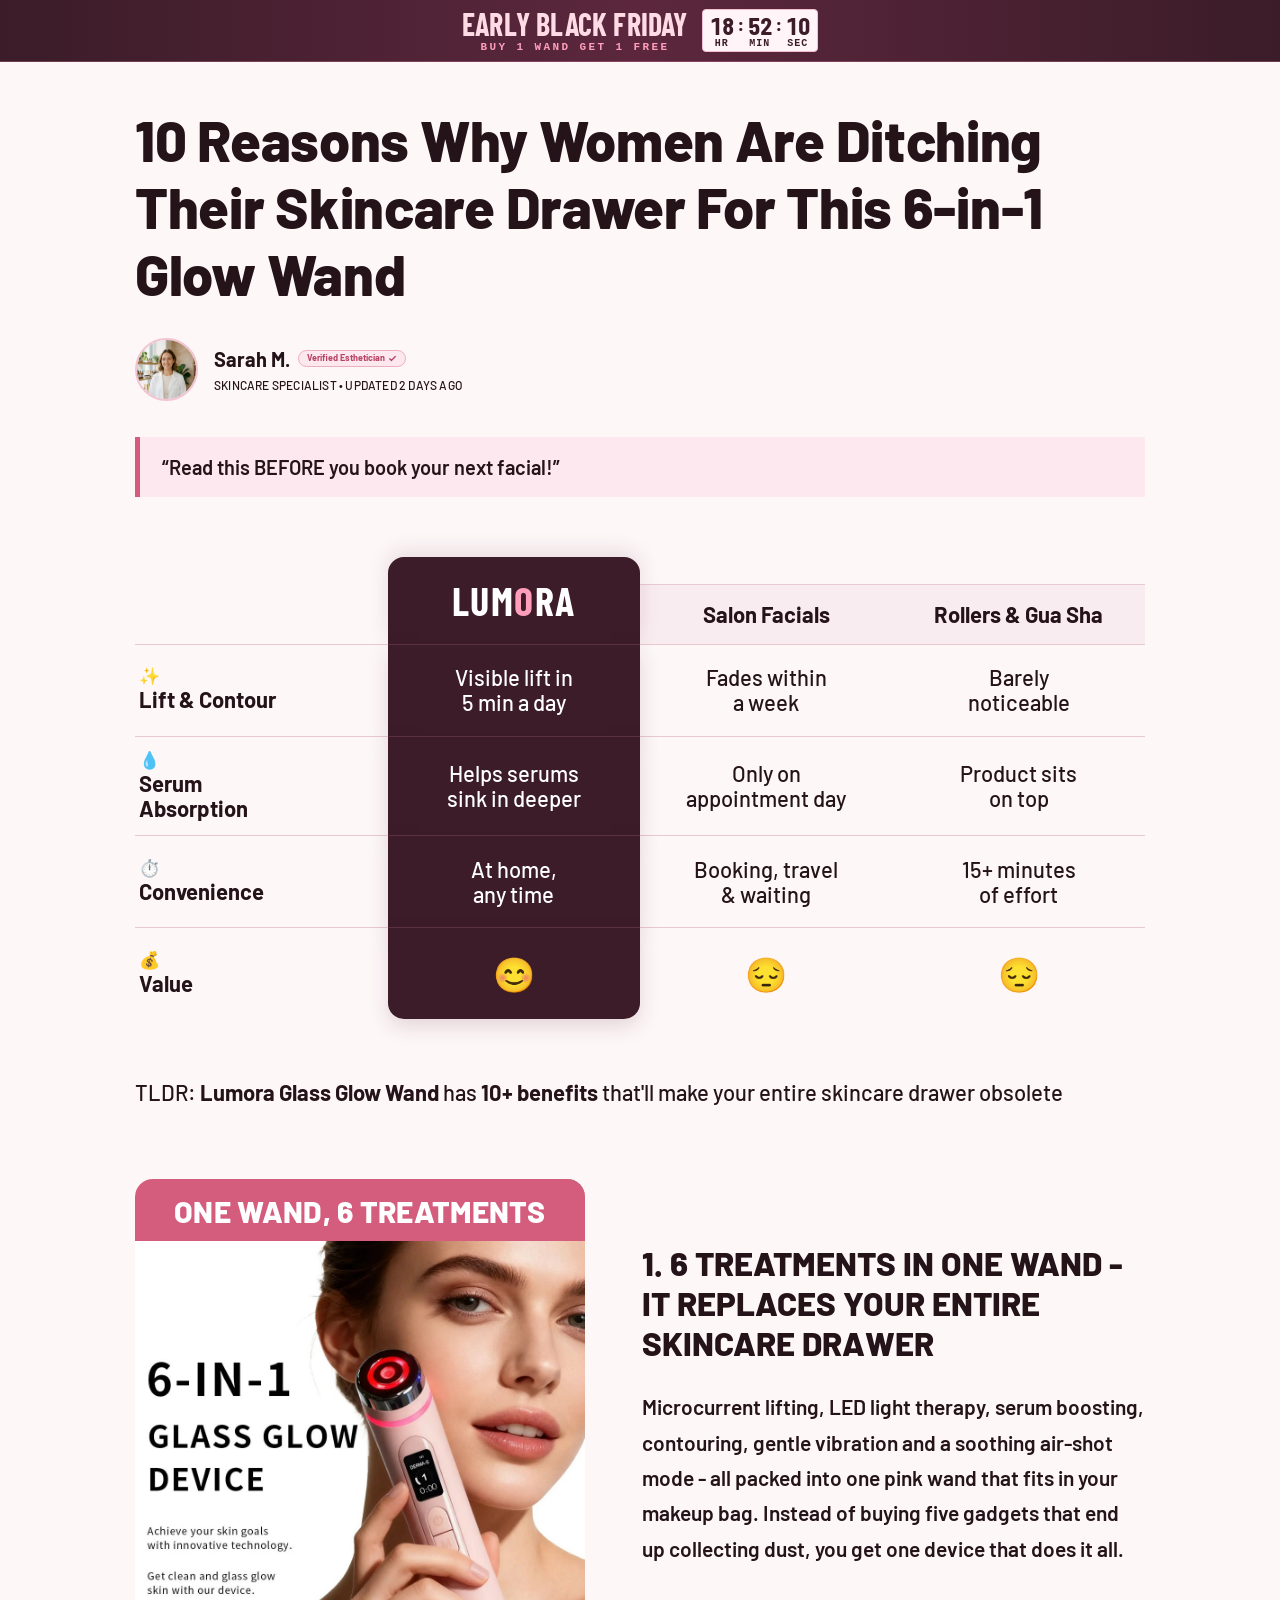
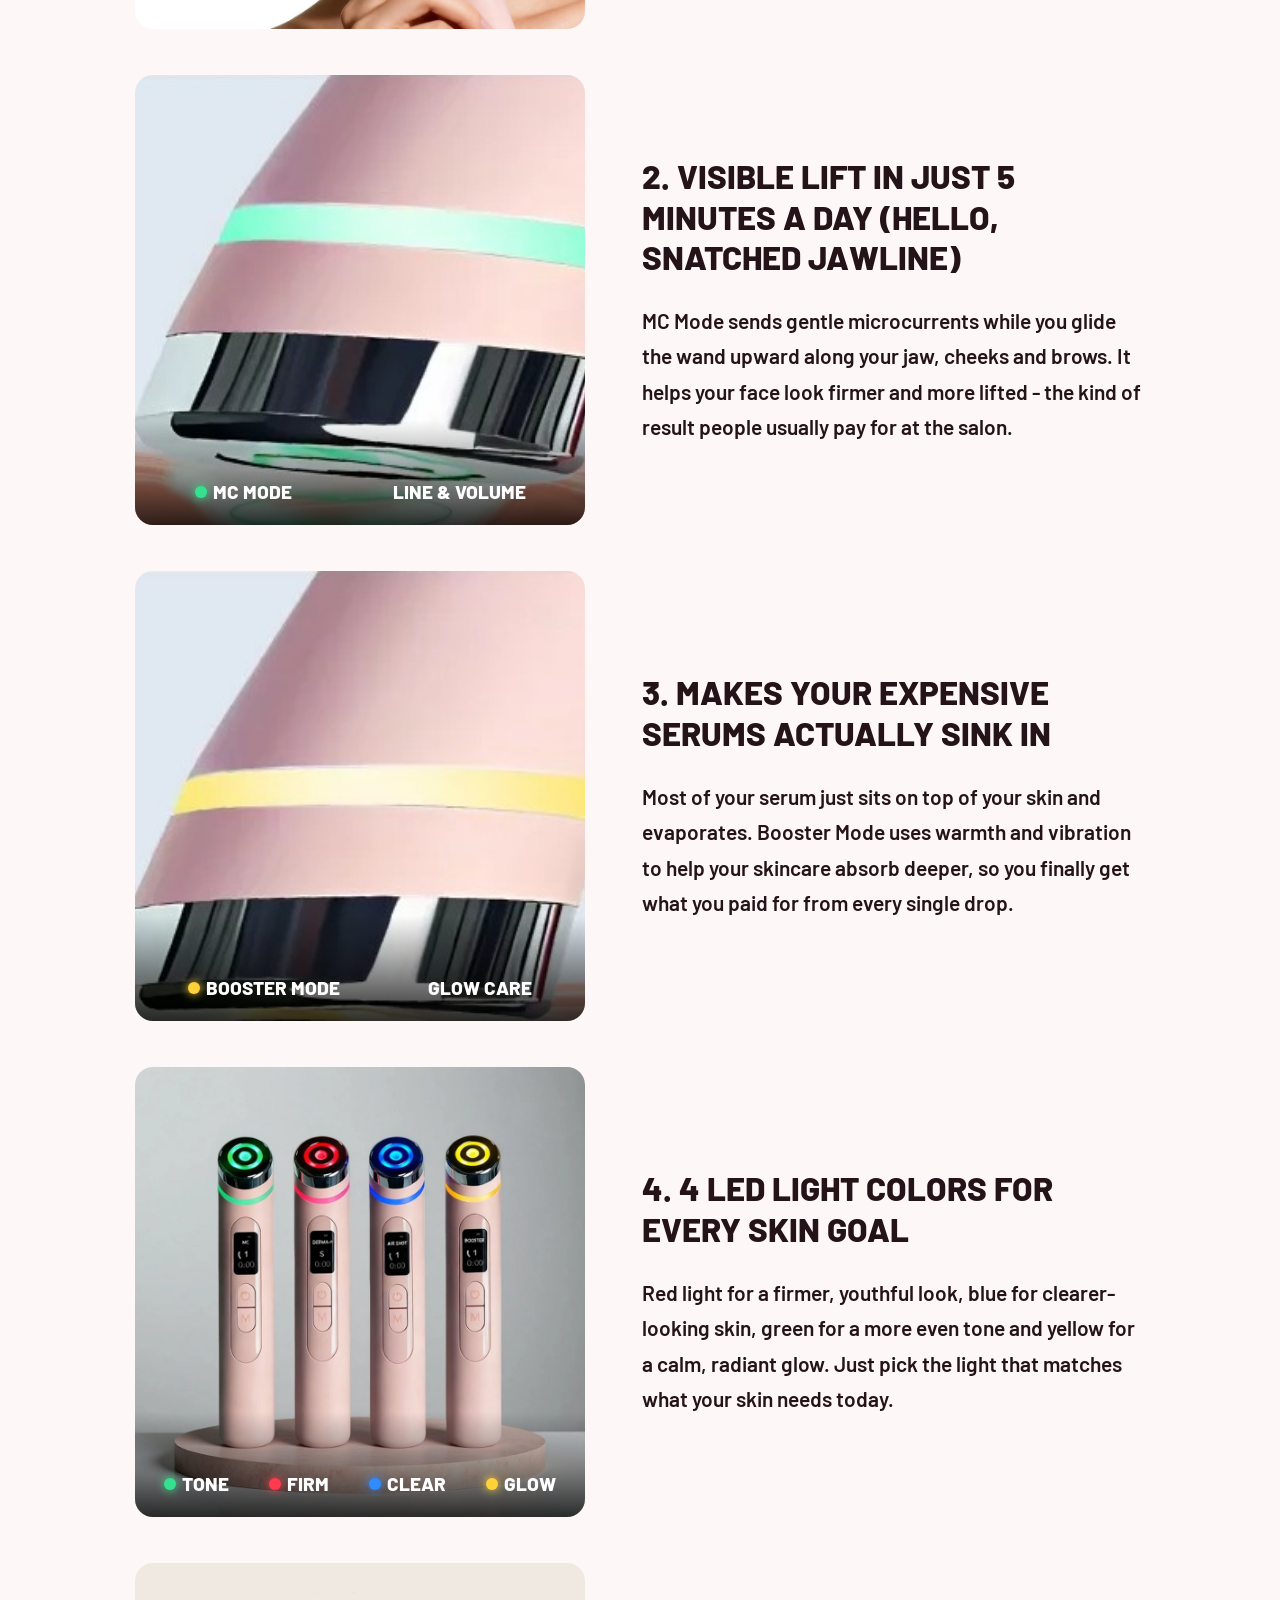
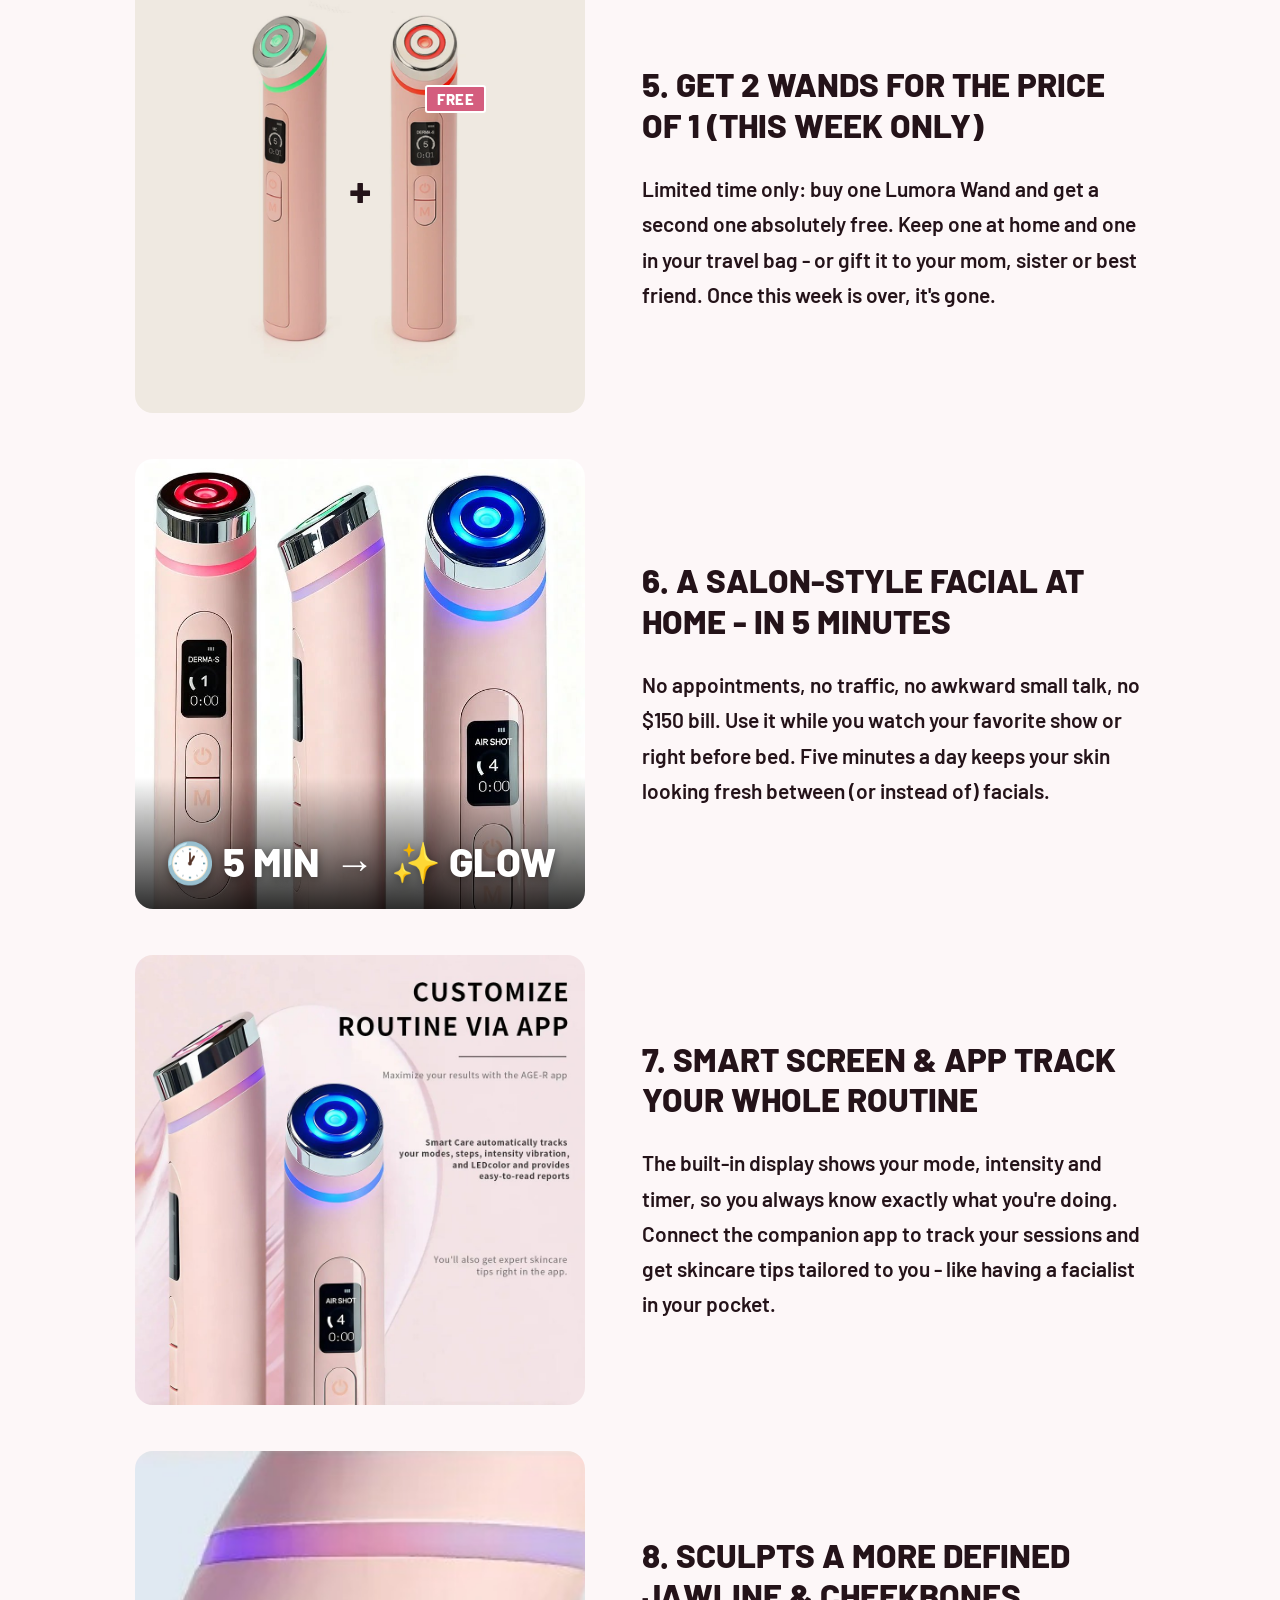
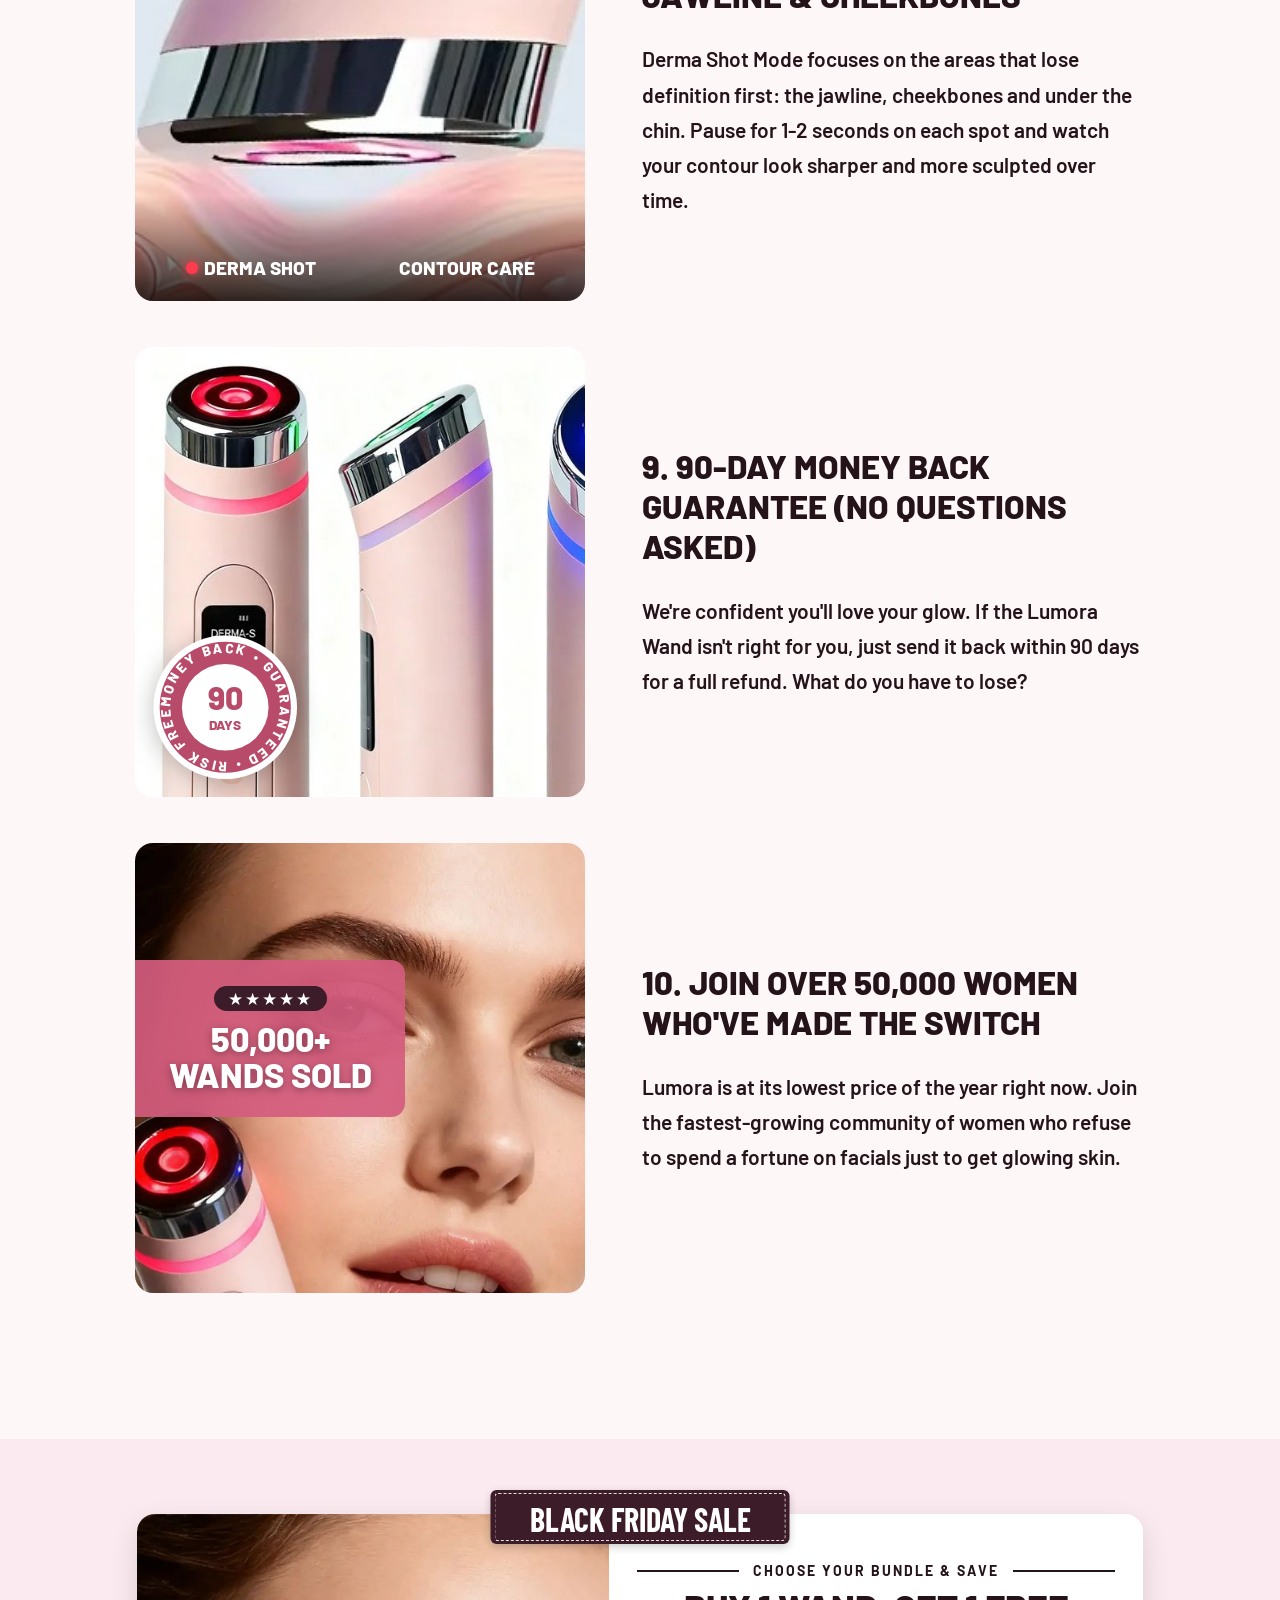
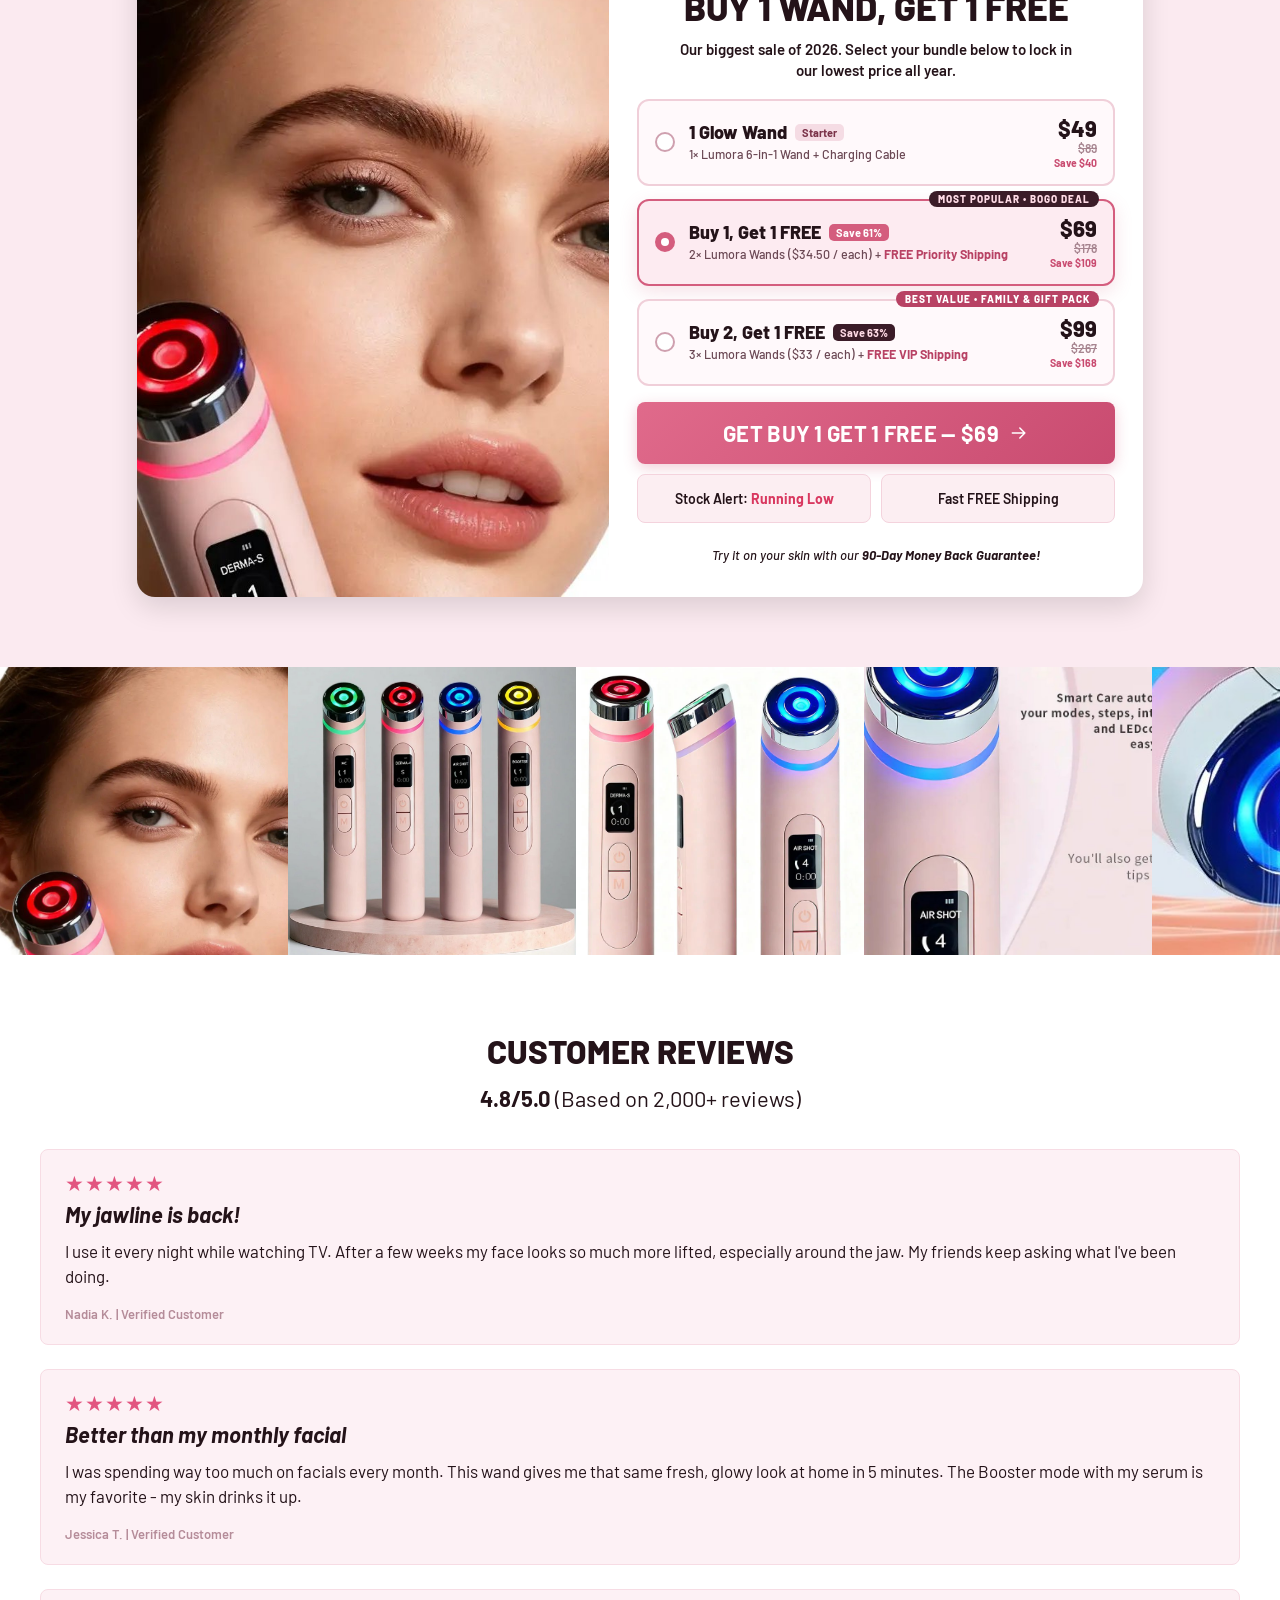
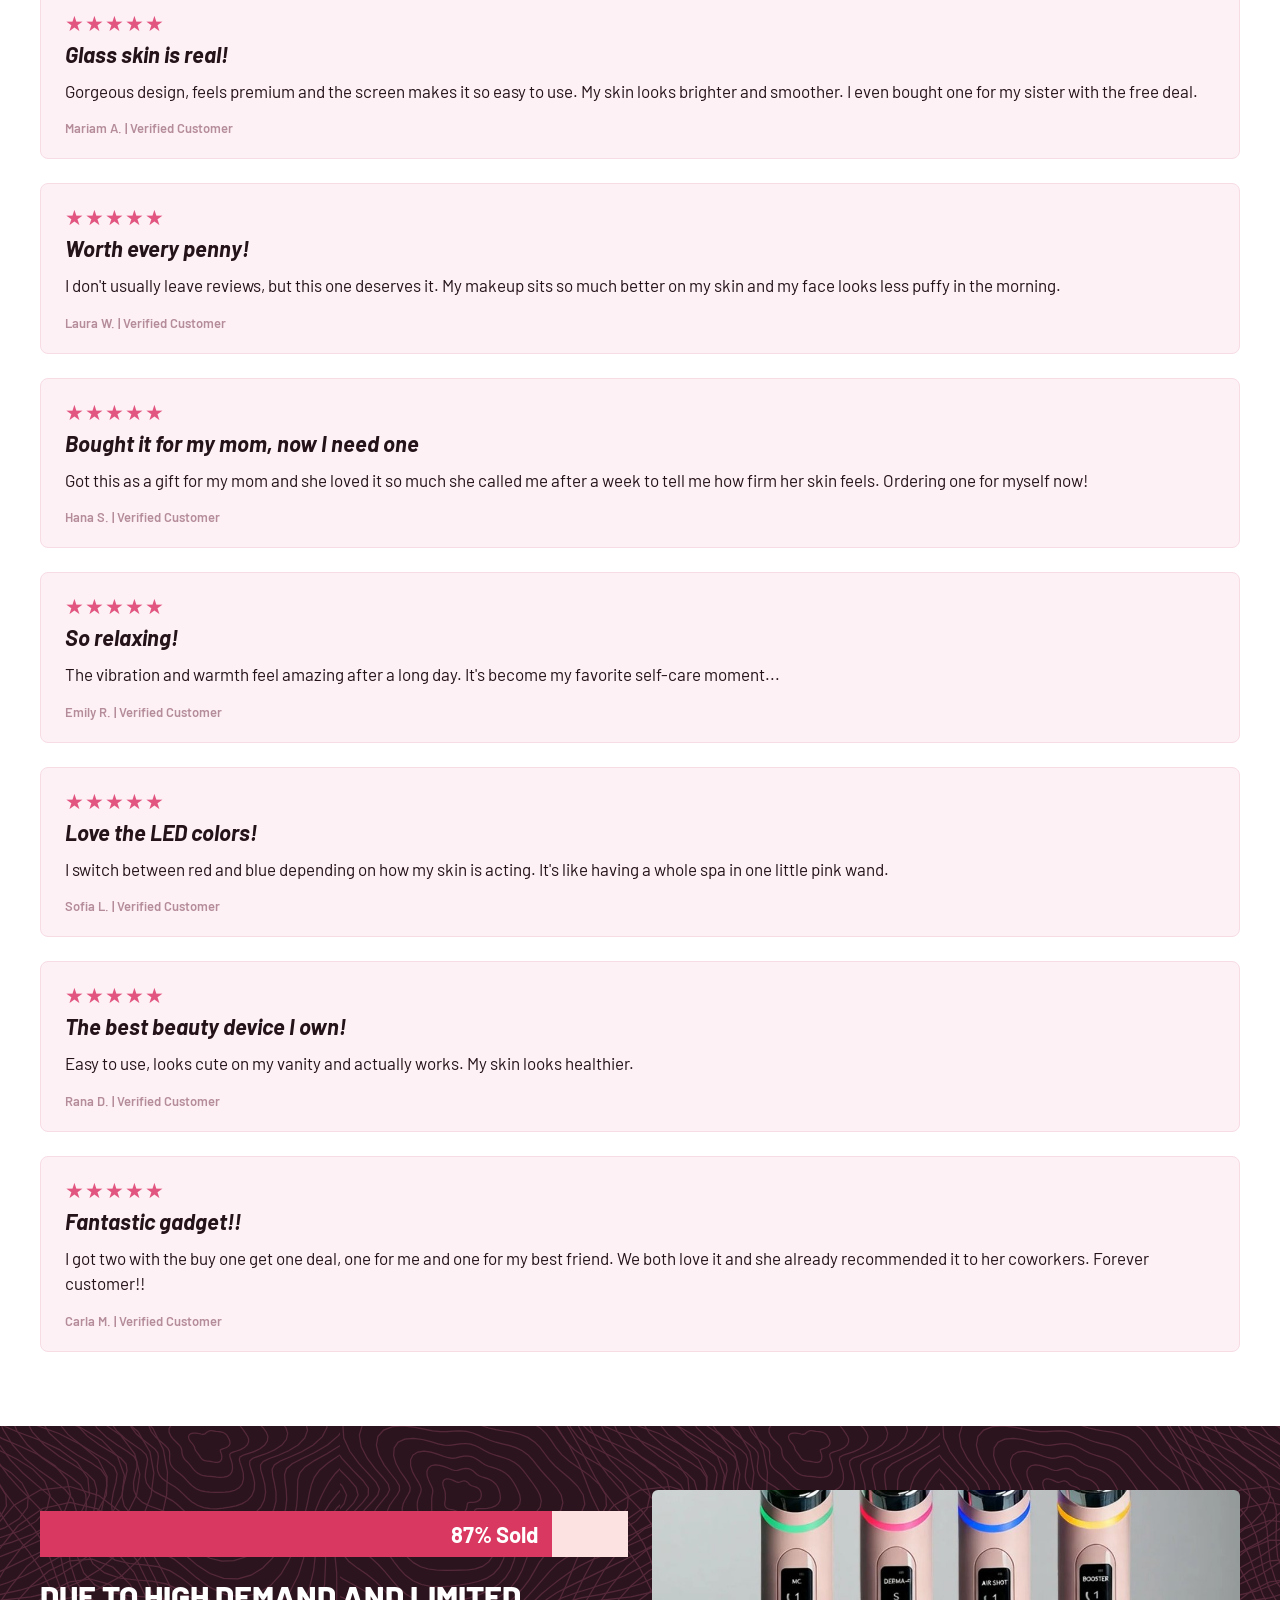
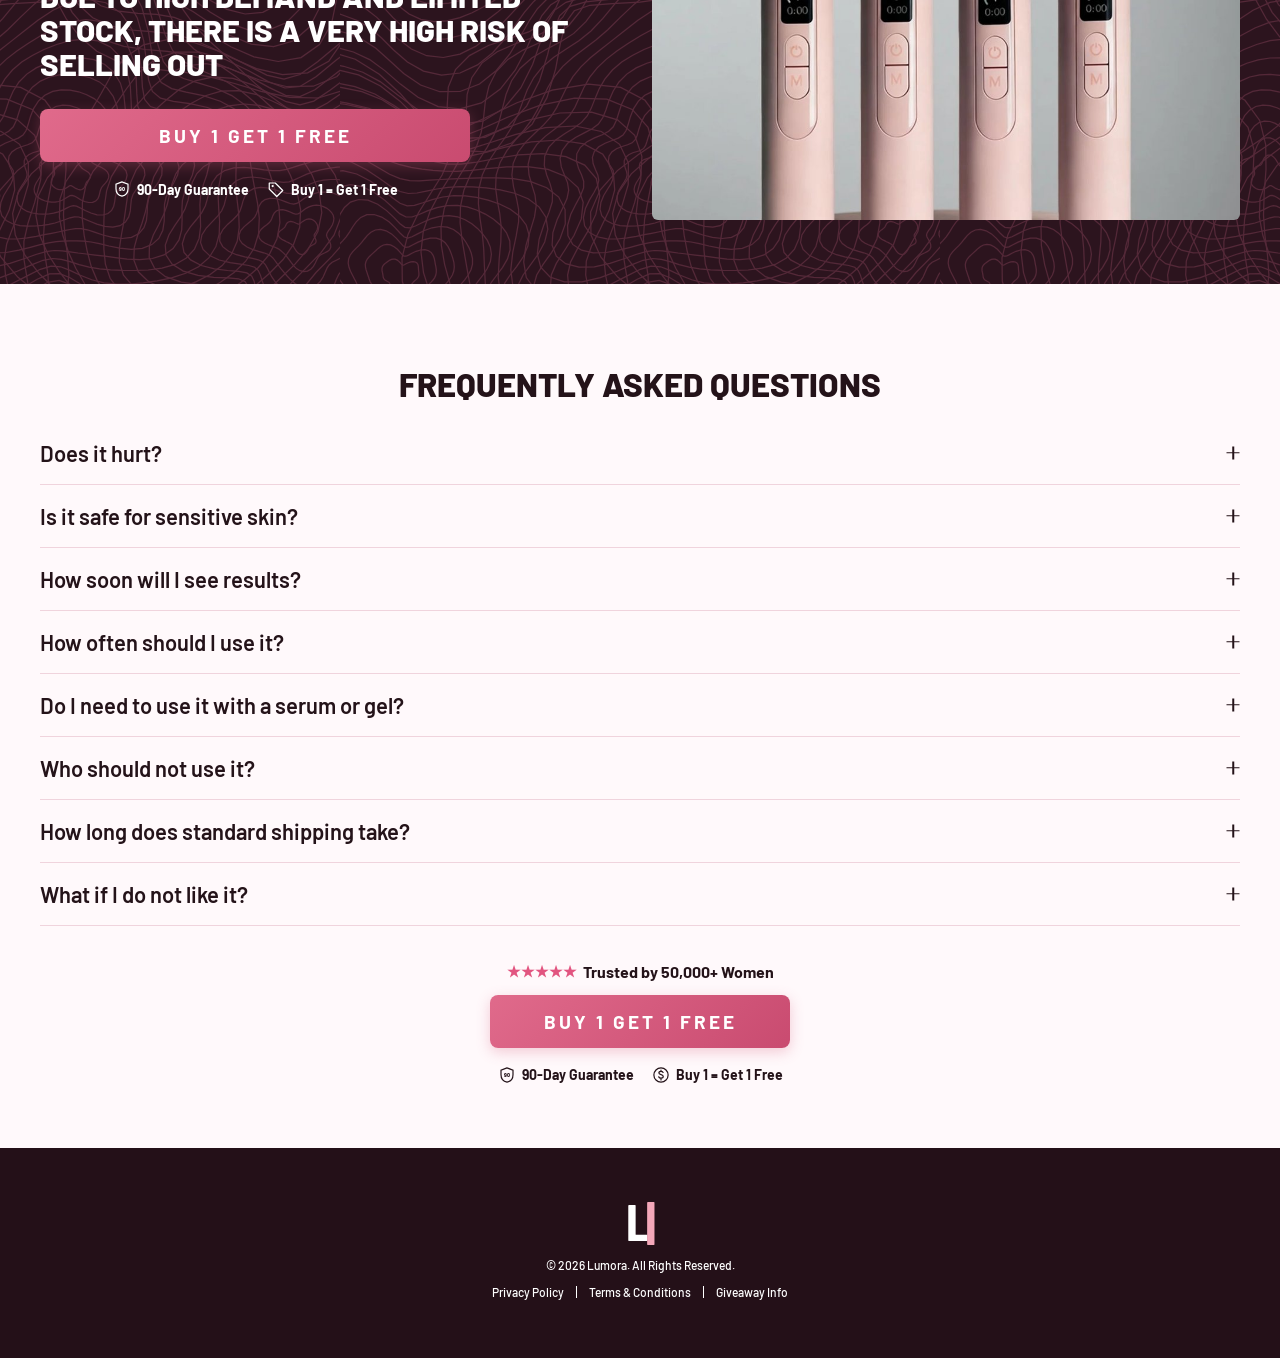
==== commit 45735af7: "Add Microsoft Clarity tracking with angle tags" ====
--- a/index.html
+++ b/index.html
@@ -9,6 +9,15 @@
   <link rel="preconnect" href="https://fonts.gstatic.com" crossorigin />
   <link href="https://fonts.googleapis.com/css2?family=Barlow:ital,wght@0,400;0,500;0,600;0,700;0,800;1,500;1,700&family=Barlow+Condensed:wght@600;700&display=swap" rel="stylesheet" />
   <link rel="stylesheet" href="styles.css" />
+  <!-- Microsoft Clarity -->
+  <script type="text/javascript">
+    (function(c,l,a,r,i,t,y){
+        c[a]=c[a]||function(){(c[a].q=c[a].q||[]).push(arguments)};
+        t=l.createElement(r);t.async=1;t.src="https://www.clarity.ms/tag/"+i;
+        y=l.getElementsByTagName(r)[0];y.parentNode.insertBefore(t,y);
+    })(window, document, "clarity", "script", "zbntqiybf9");
+    window.clarity && window.clarity("set", "angle", "angle-1-10-reasons");
+  </script>
 </head>
 <body>
 
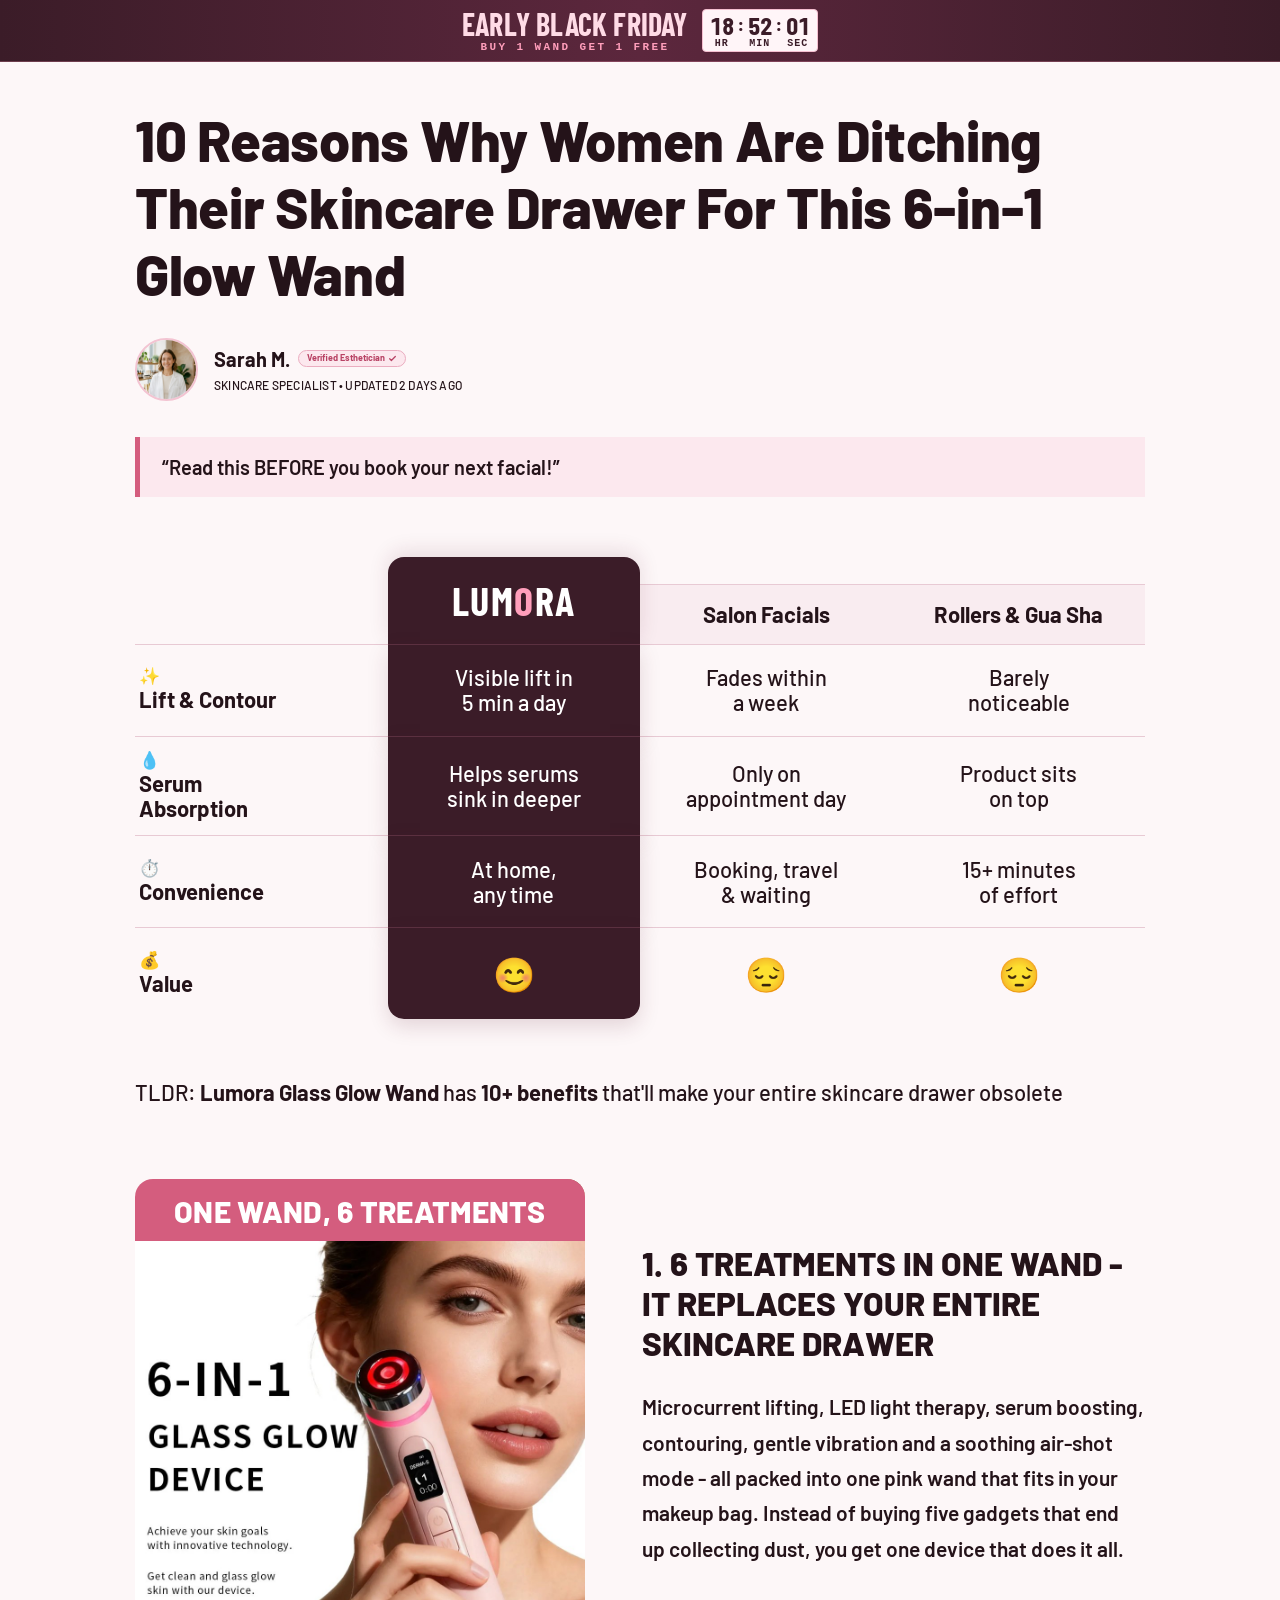
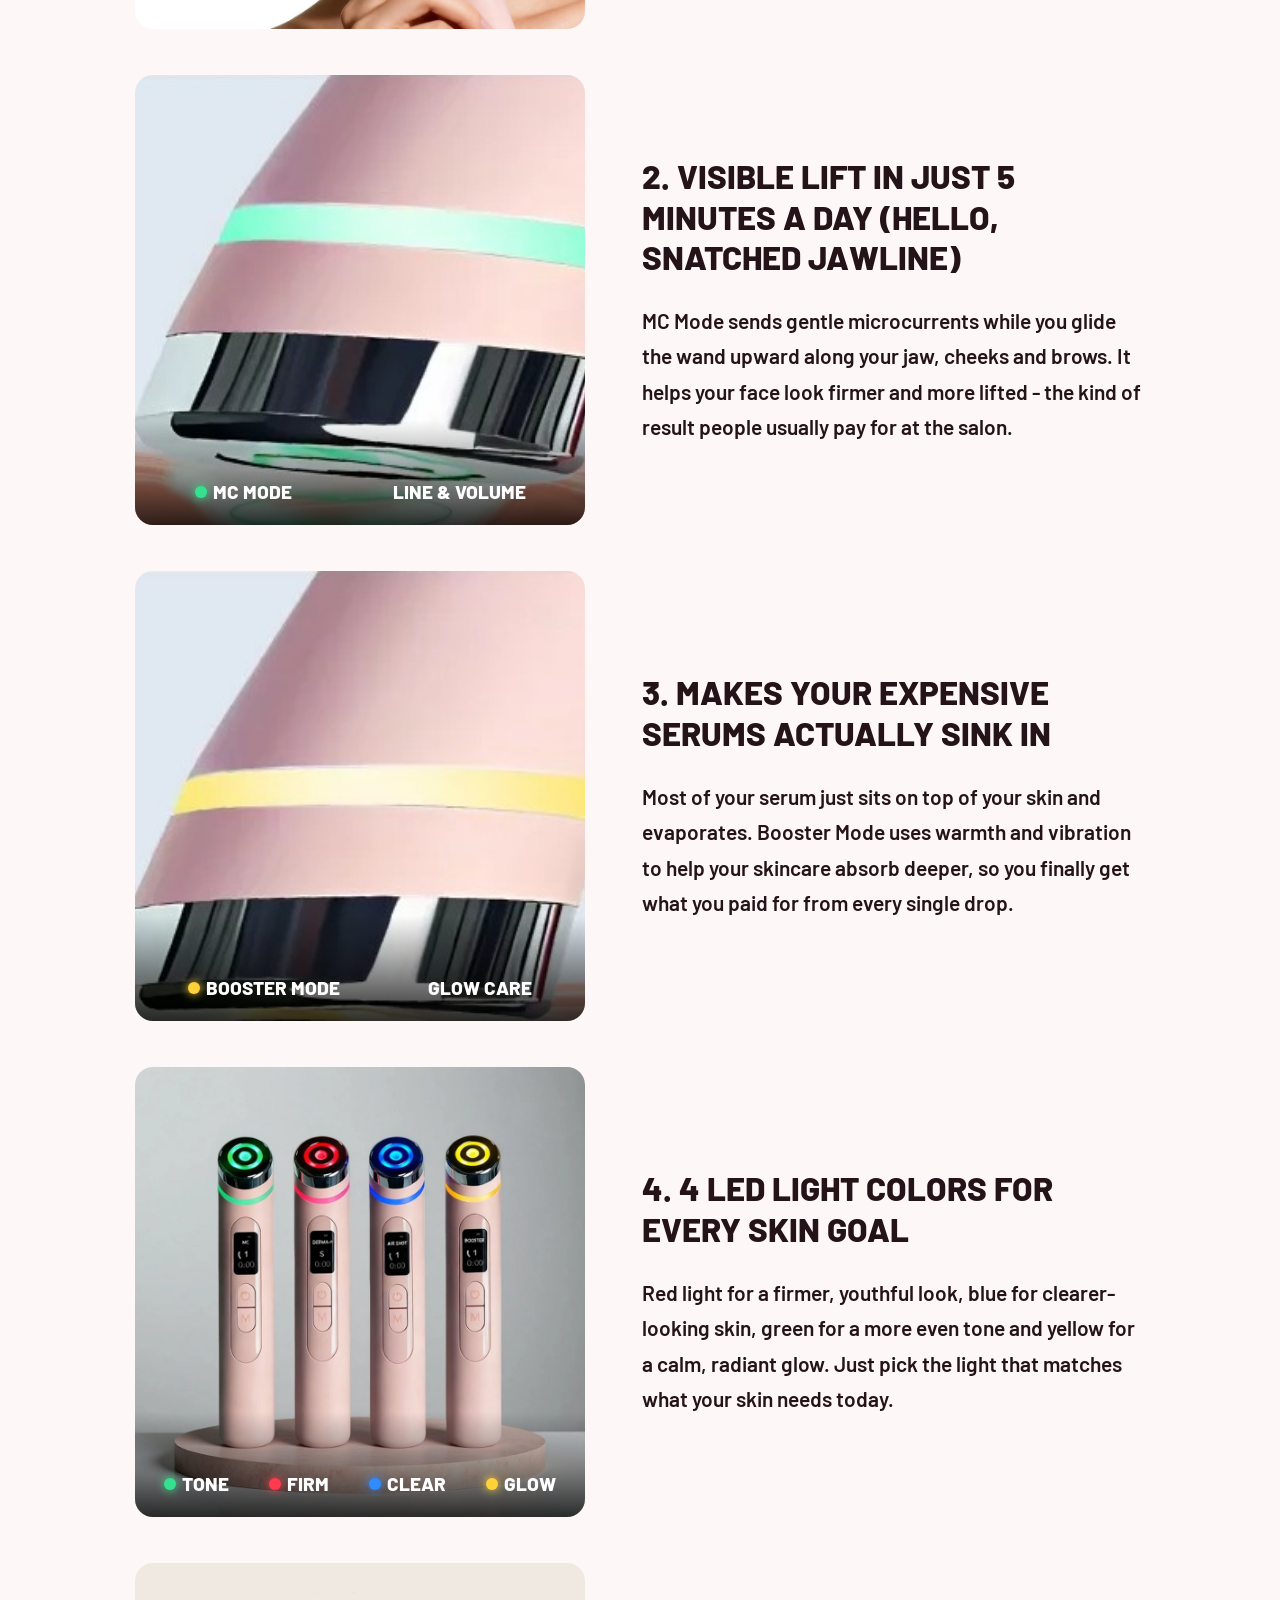
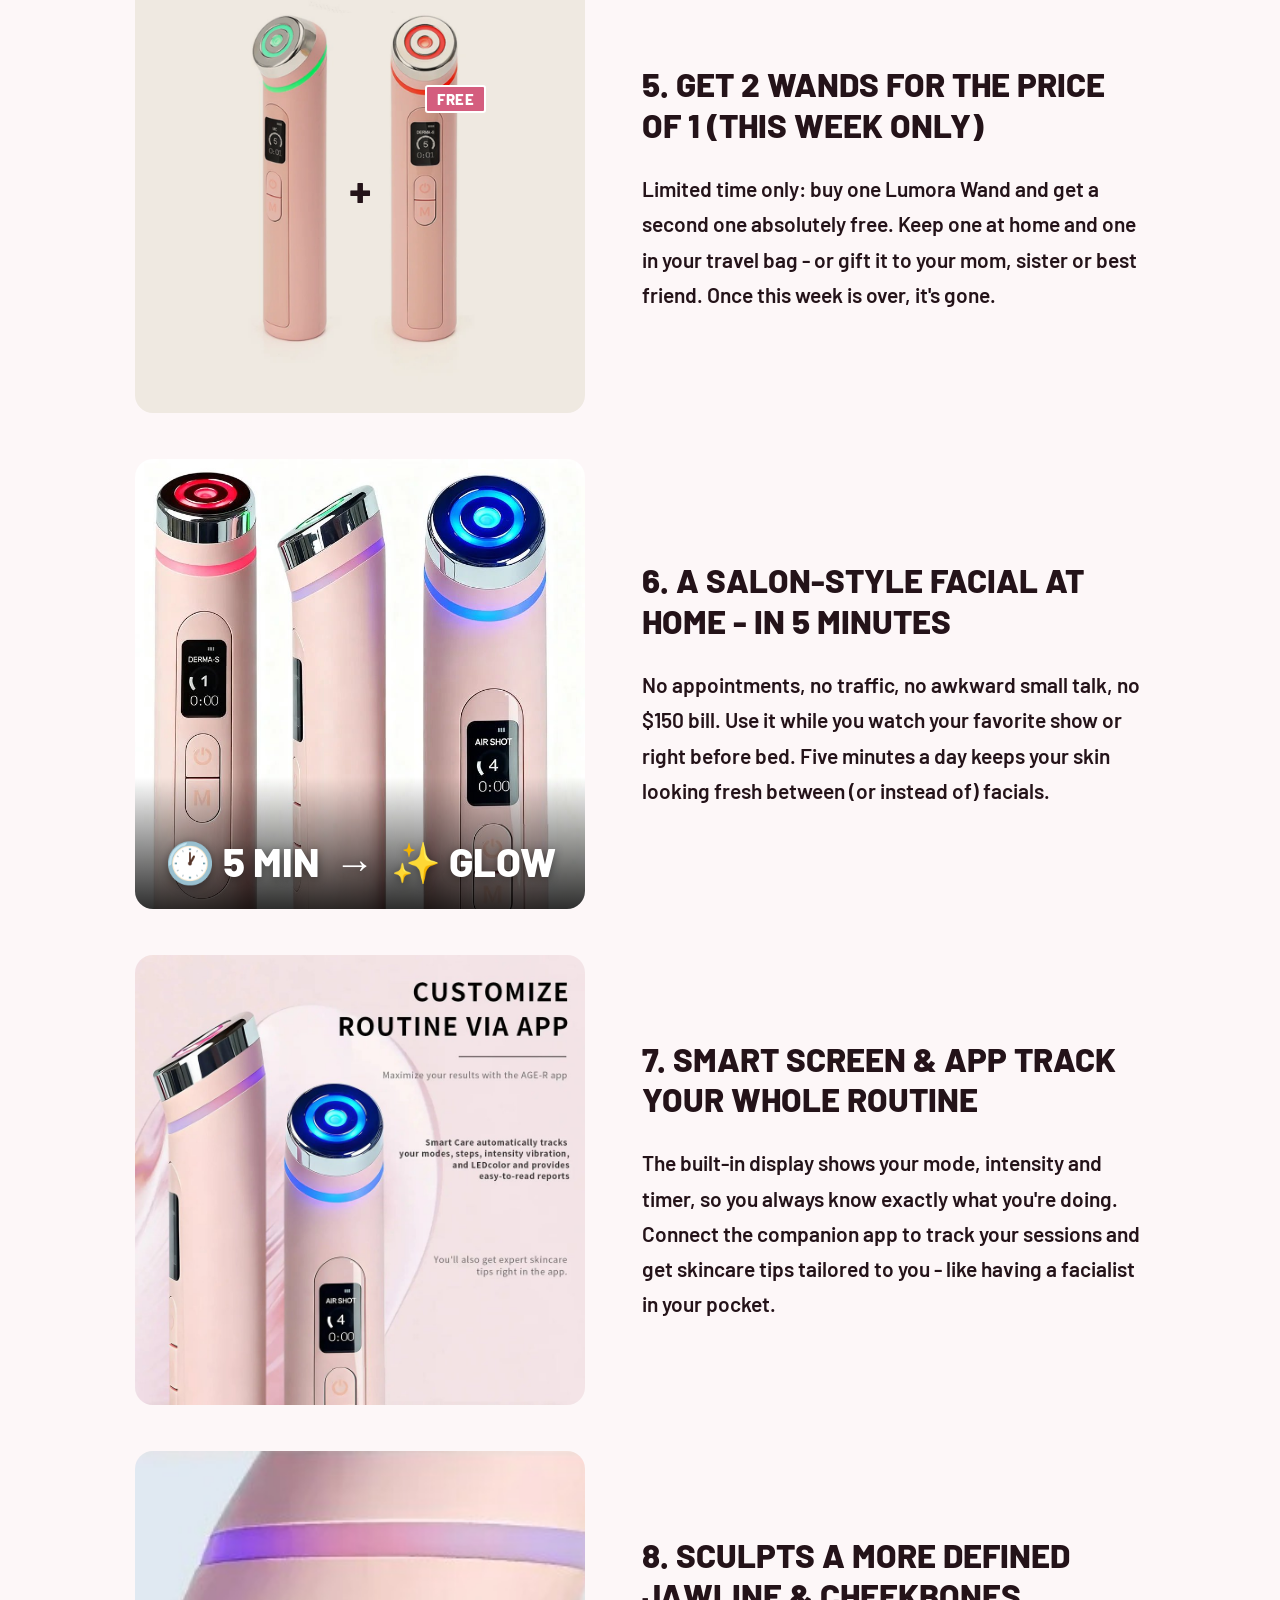
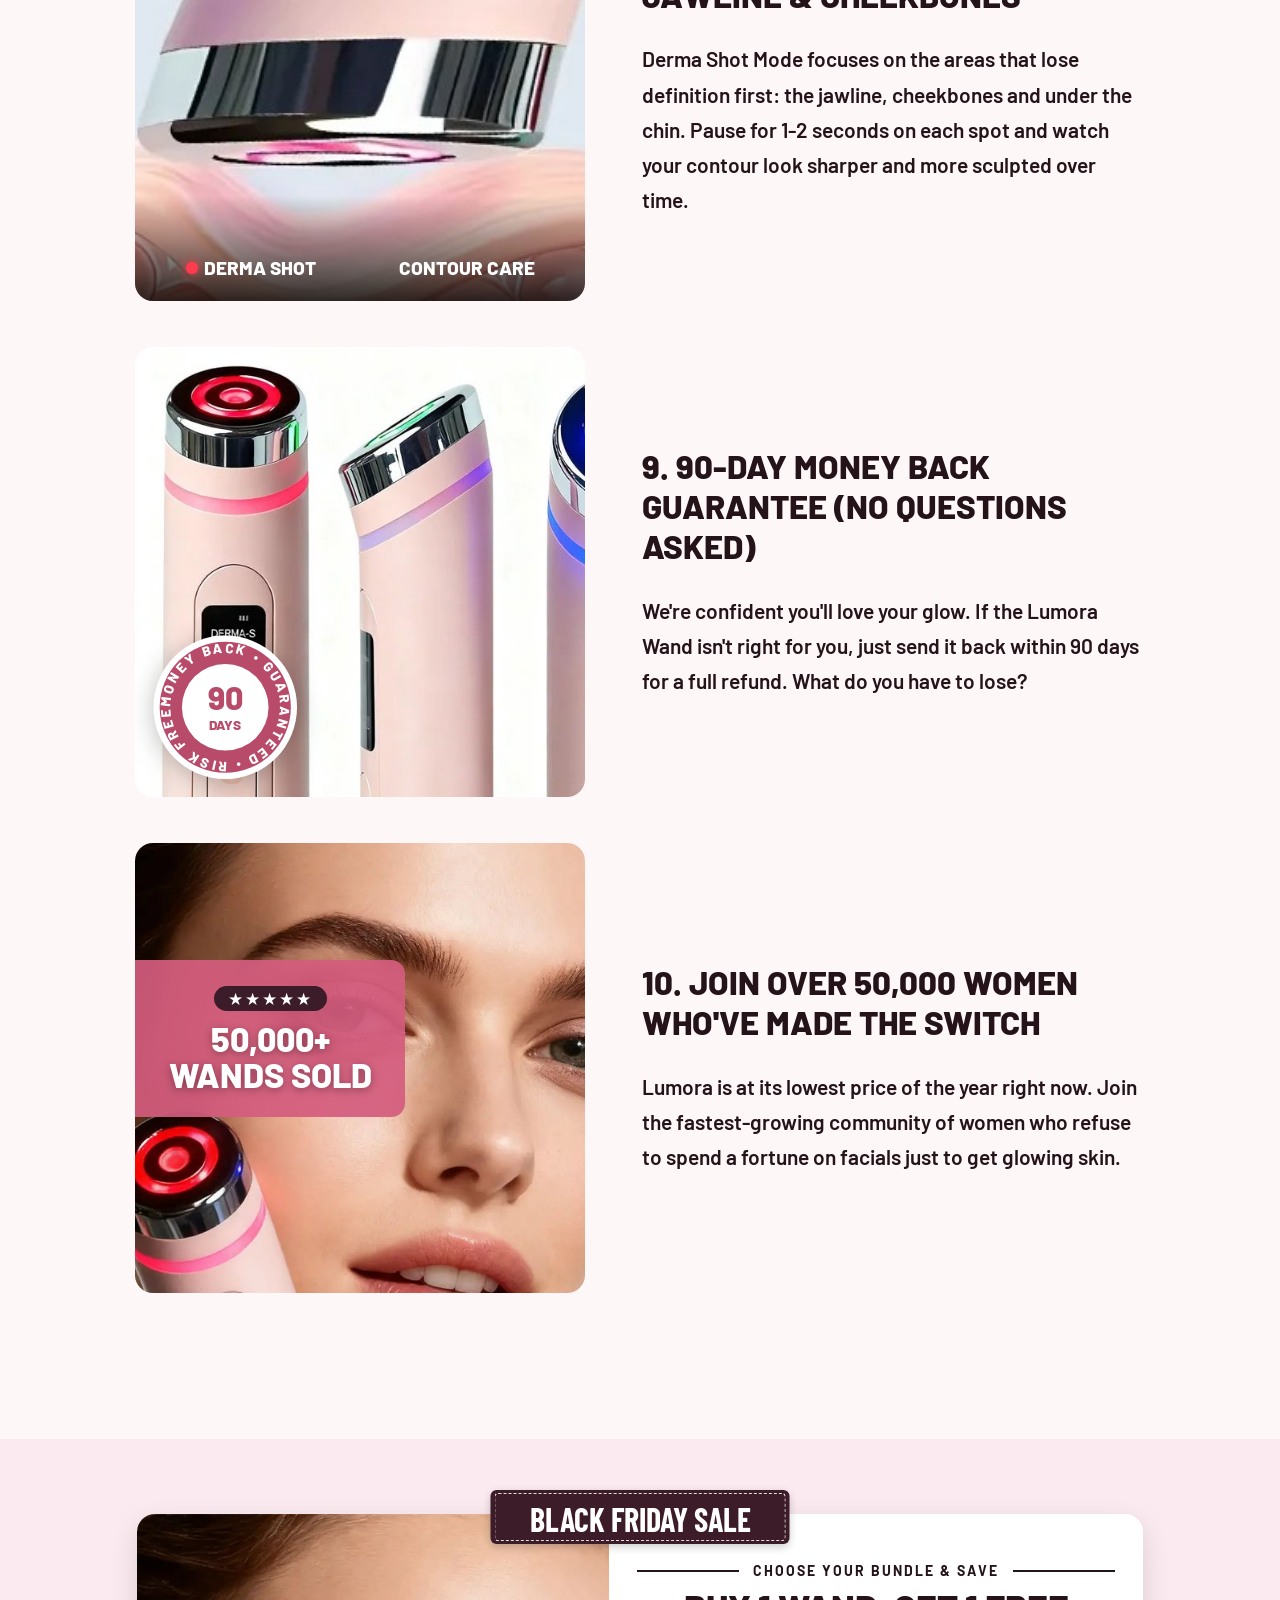
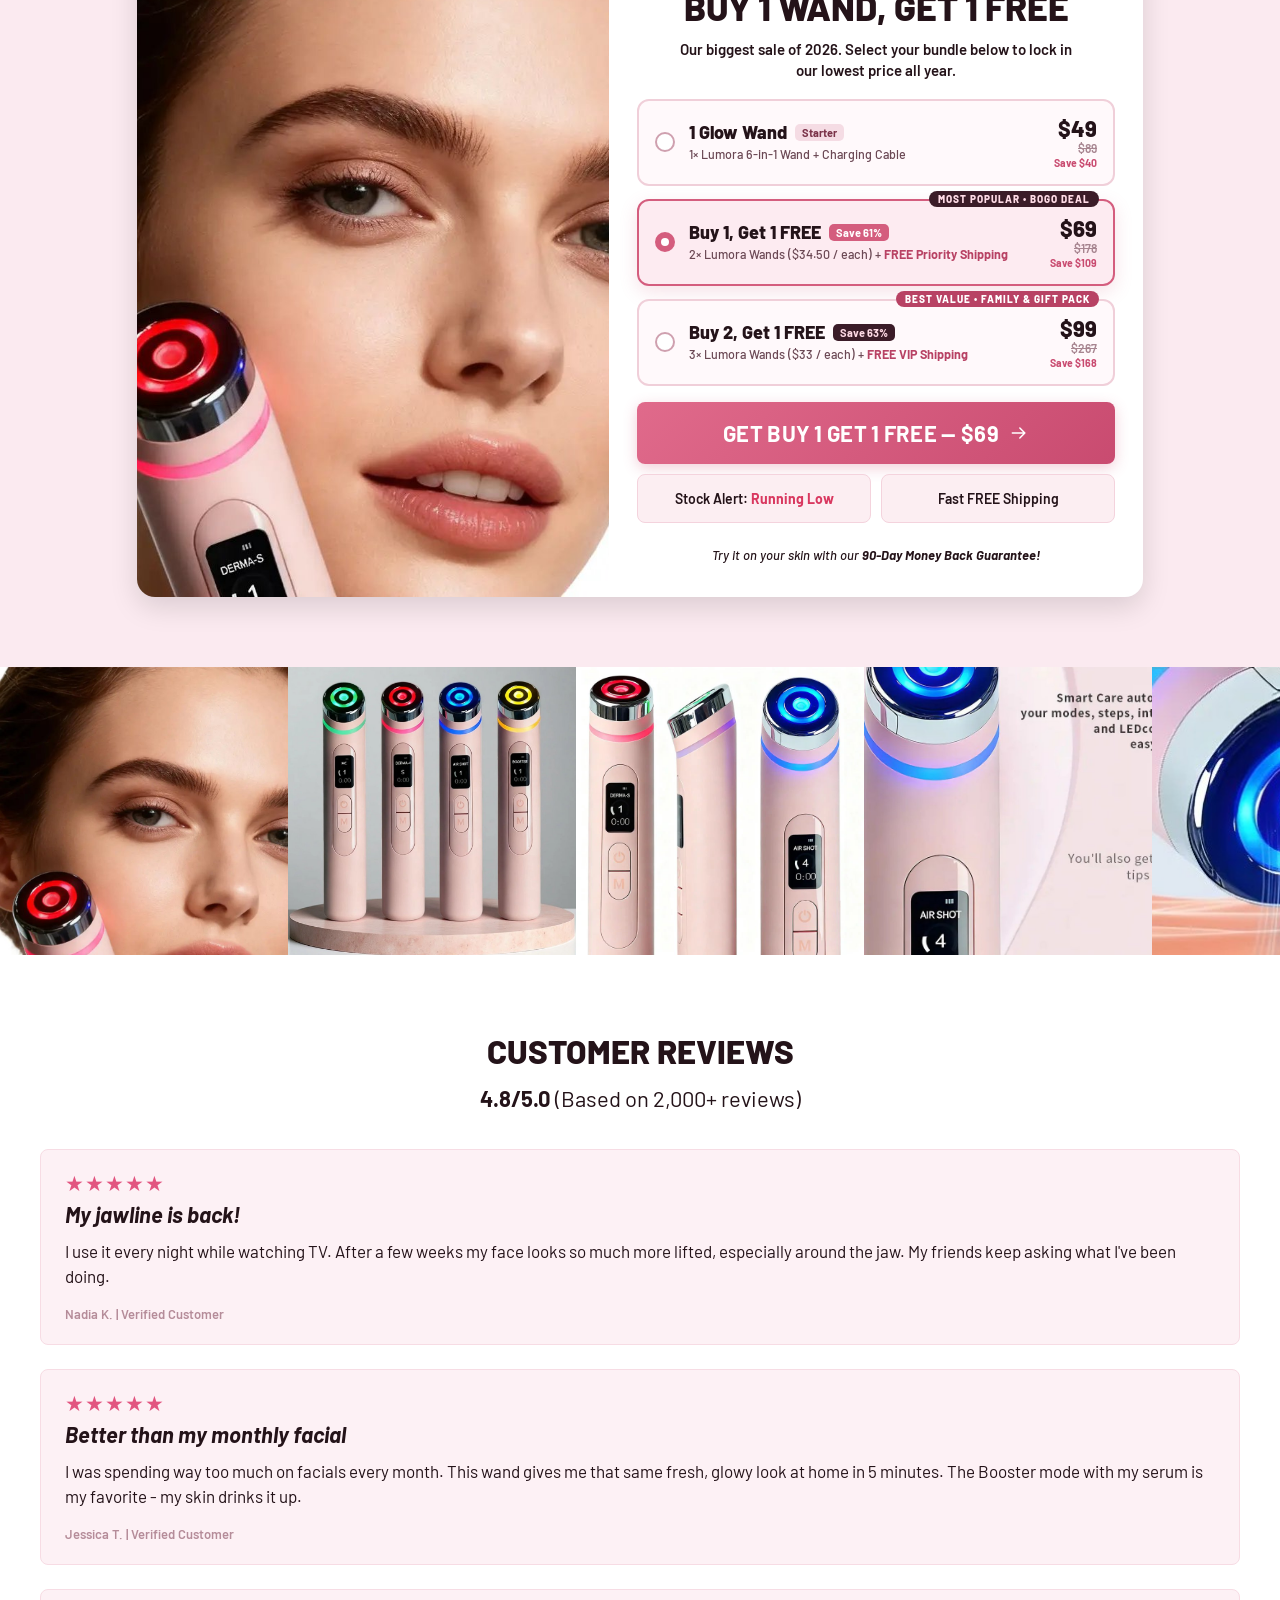
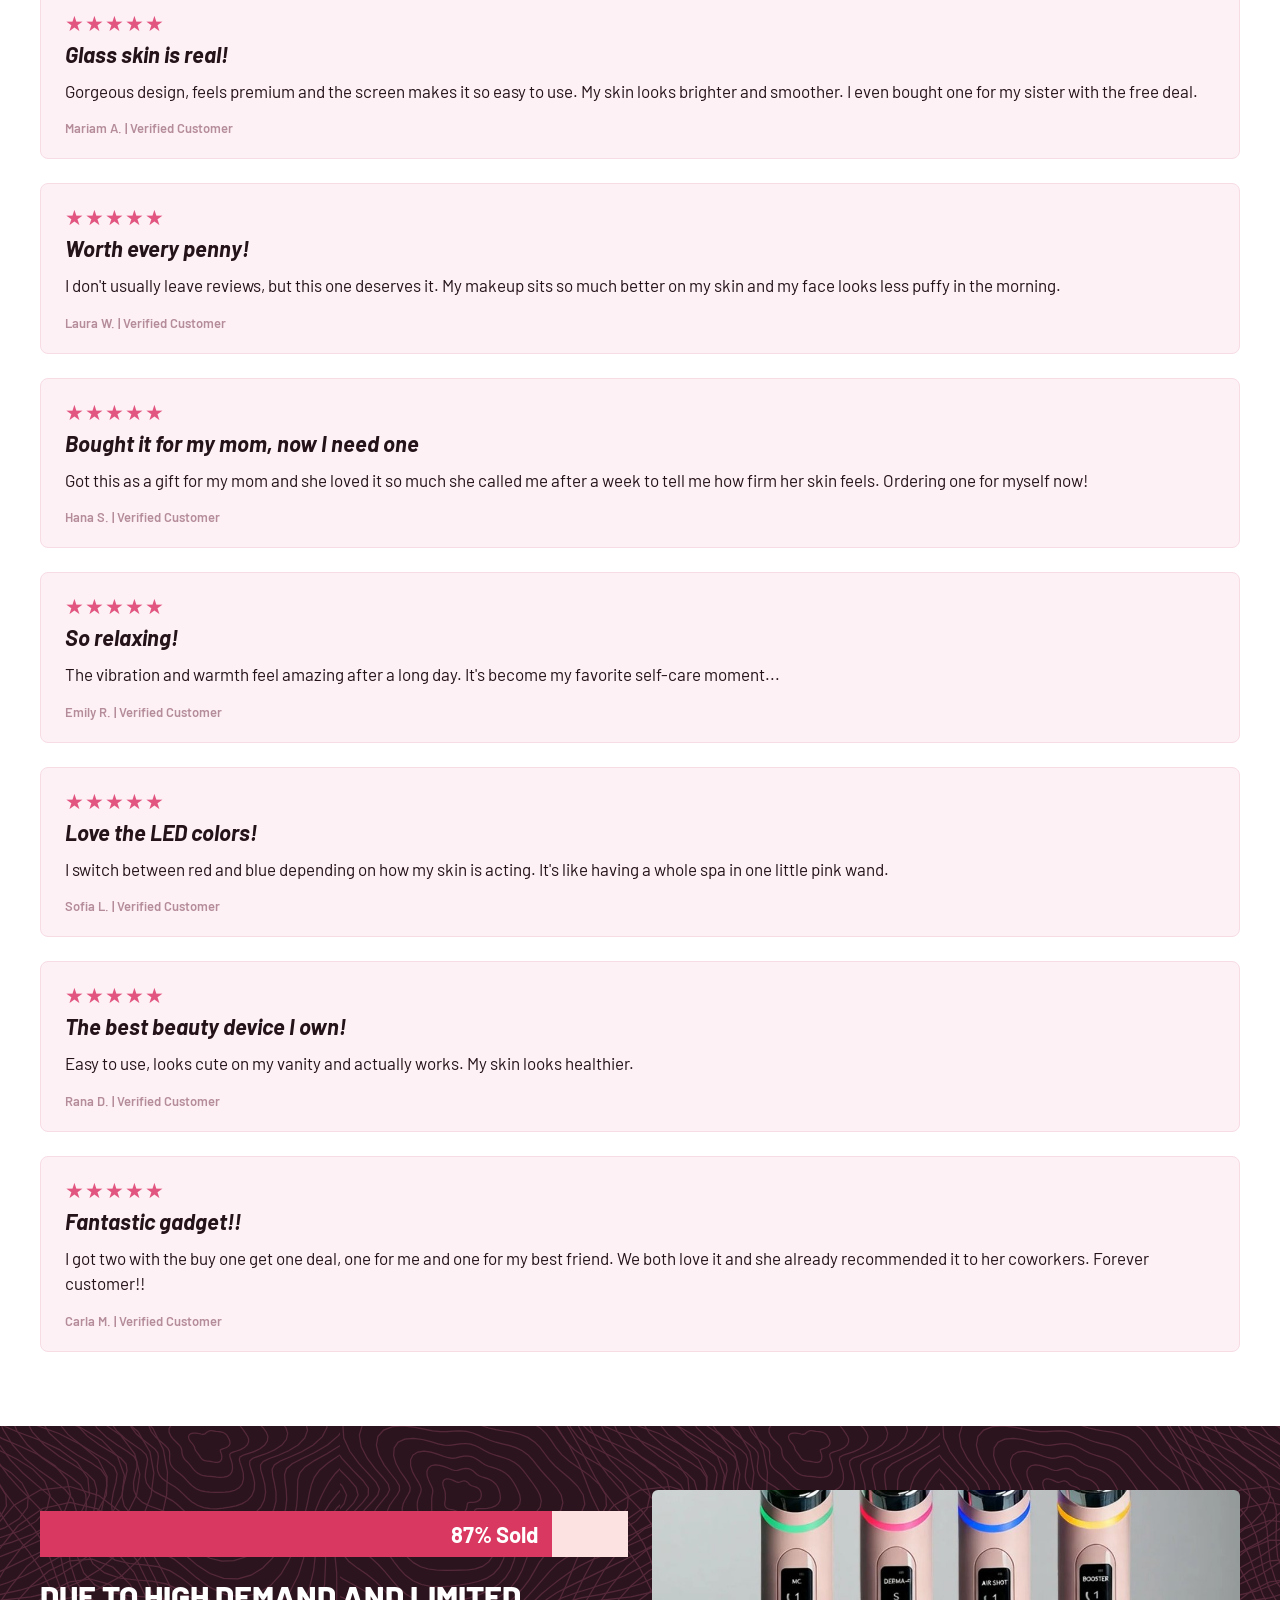
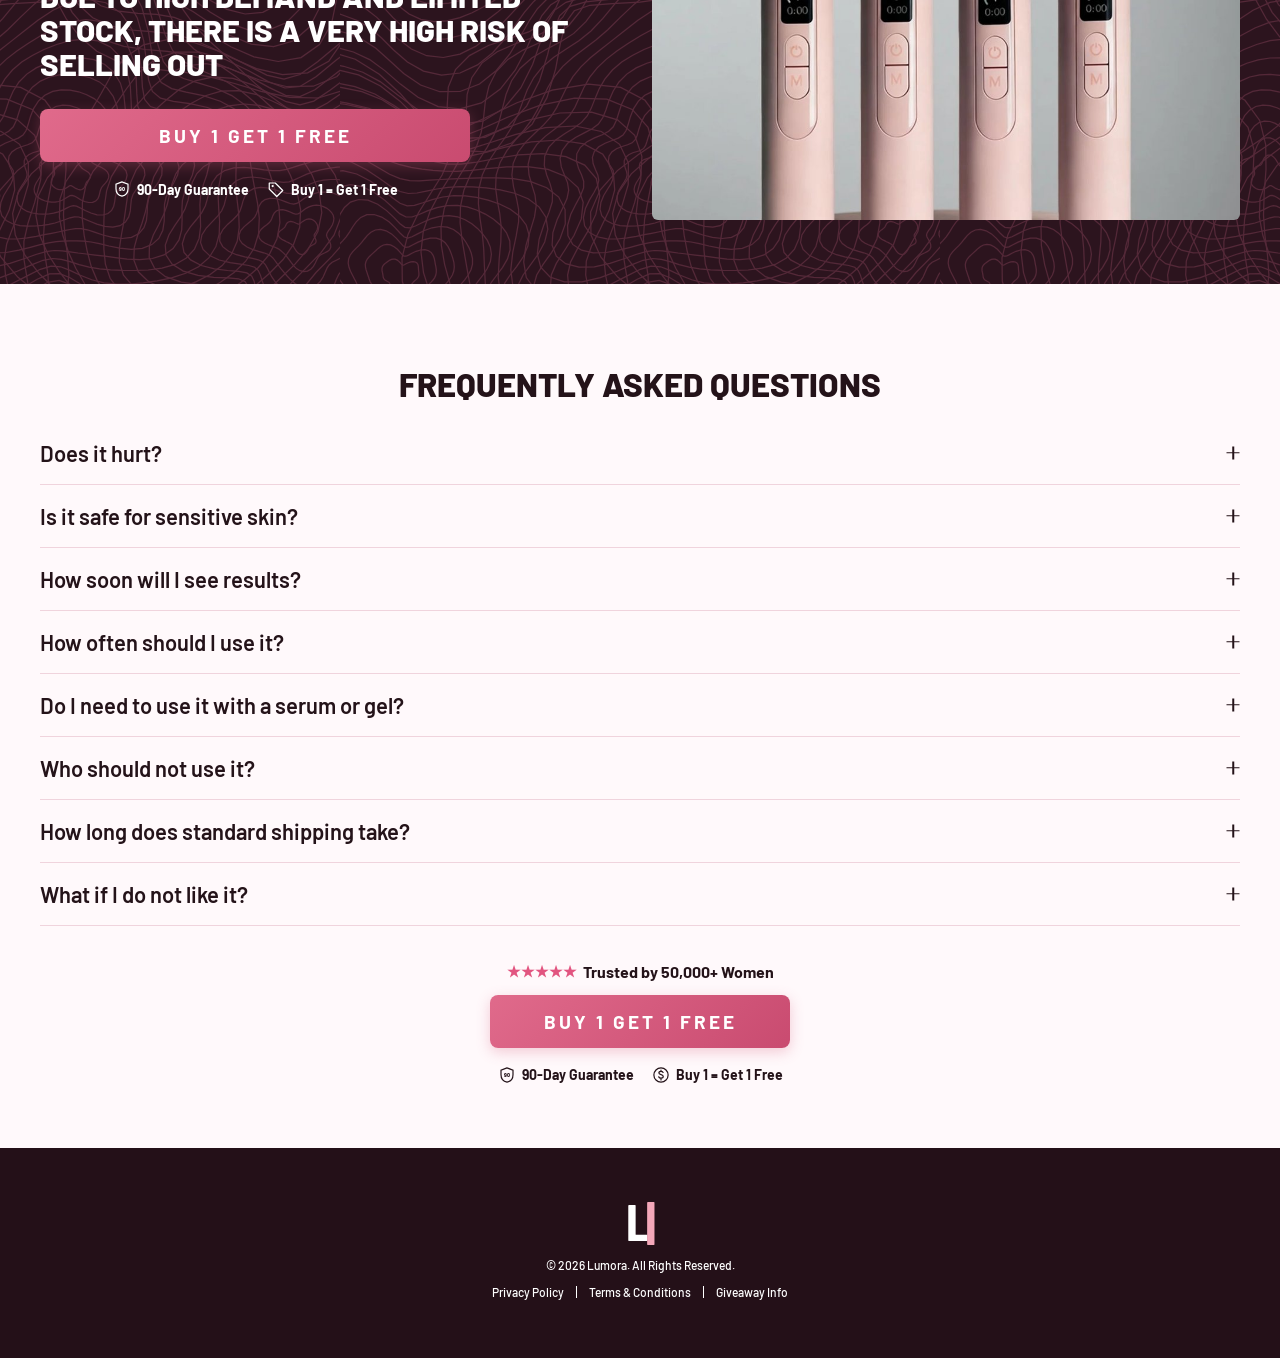
==== commit e366b2fb: "Filter out headless bots from Clarity" ====
--- a/index.html
+++ b/index.html
@@ -9,9 +9,11 @@
   <link rel="preconnect" href="https://fonts.gstatic.com" crossorigin />
   <link href="https://fonts.googleapis.com/css2?family=Barlow:ital,wght@0,400;0,500;0,600;0,700;0,800;1,500;1,700&family=Barlow+Condensed:wght@600;700&display=swap" rel="stylesheet" />
   <link rel="stylesheet" href="styles.css" />
-  <!-- Microsoft Clarity -->
+  <!-- Microsoft Clarity (Filtered: No bots, main domain only) -->
   <script type="text/javascript">
     (function(c,l,a,r,i,t,y){
+        // تجاهل البوتات وسيرفرات الفحص
+        if (navigator.webdriver || /headless|bot|crawl|spider/i.test(navigator.userAgent)) return;
         c[a]=c[a]||function(){(c[a].q=c[a].q||[]).push(arguments)};
         t=l.createElement(r);t.async=1;t.src="https://www.clarity.ms/tag/"+i;
         y=l.getElementsByTagName(r)[0];y.parentNode.insertBefore(t,y);
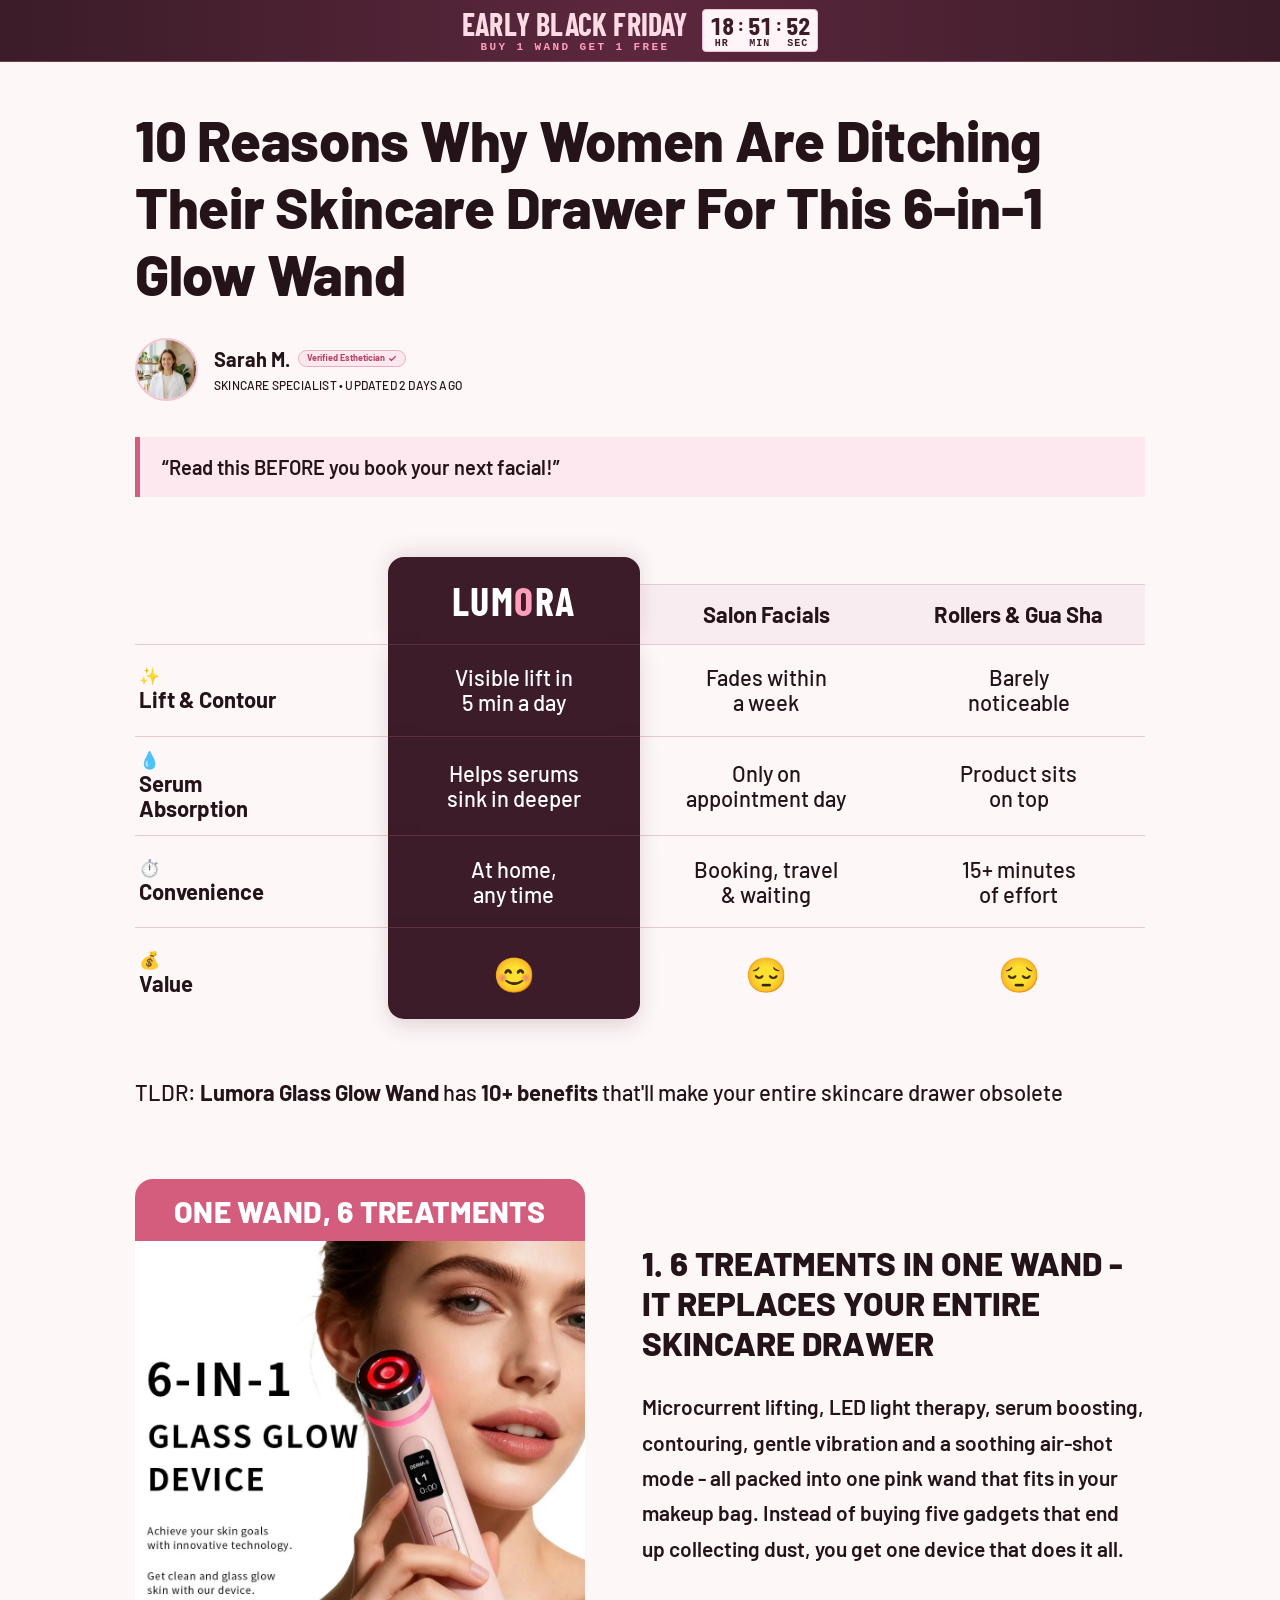
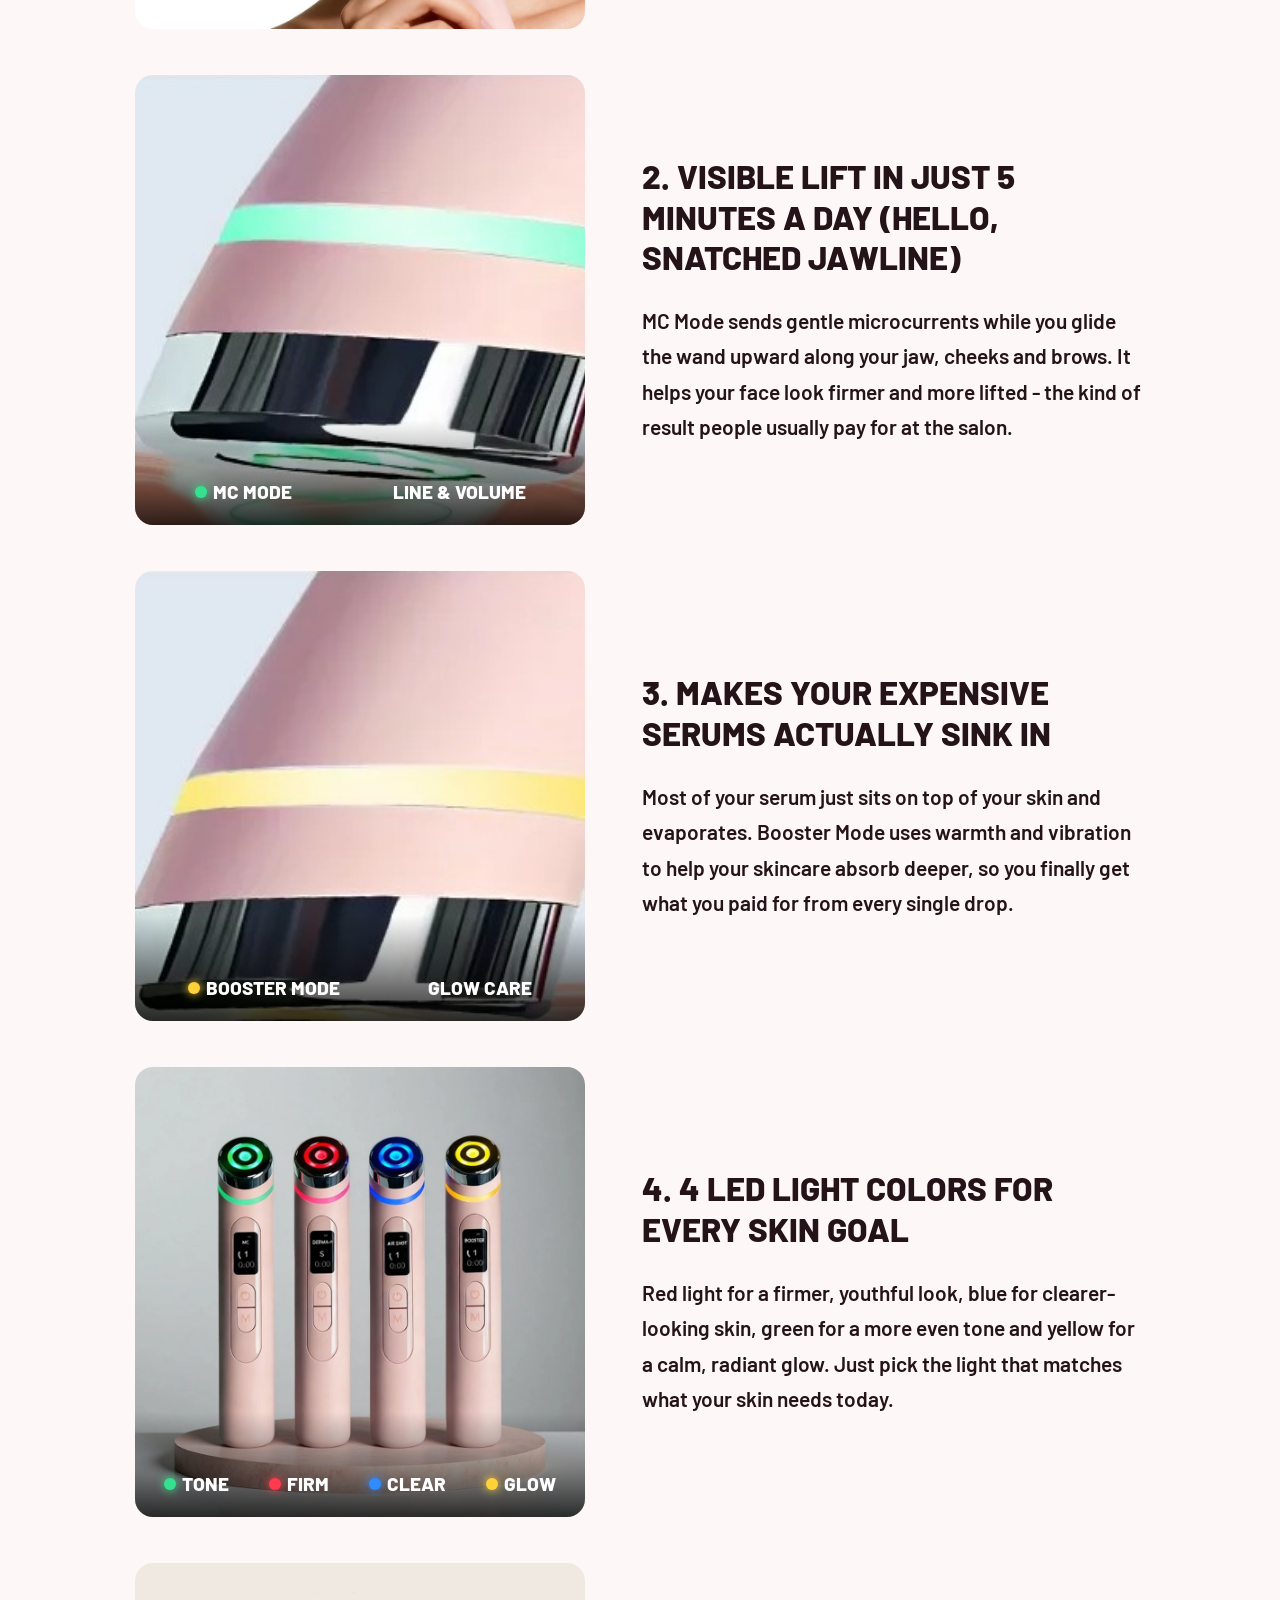
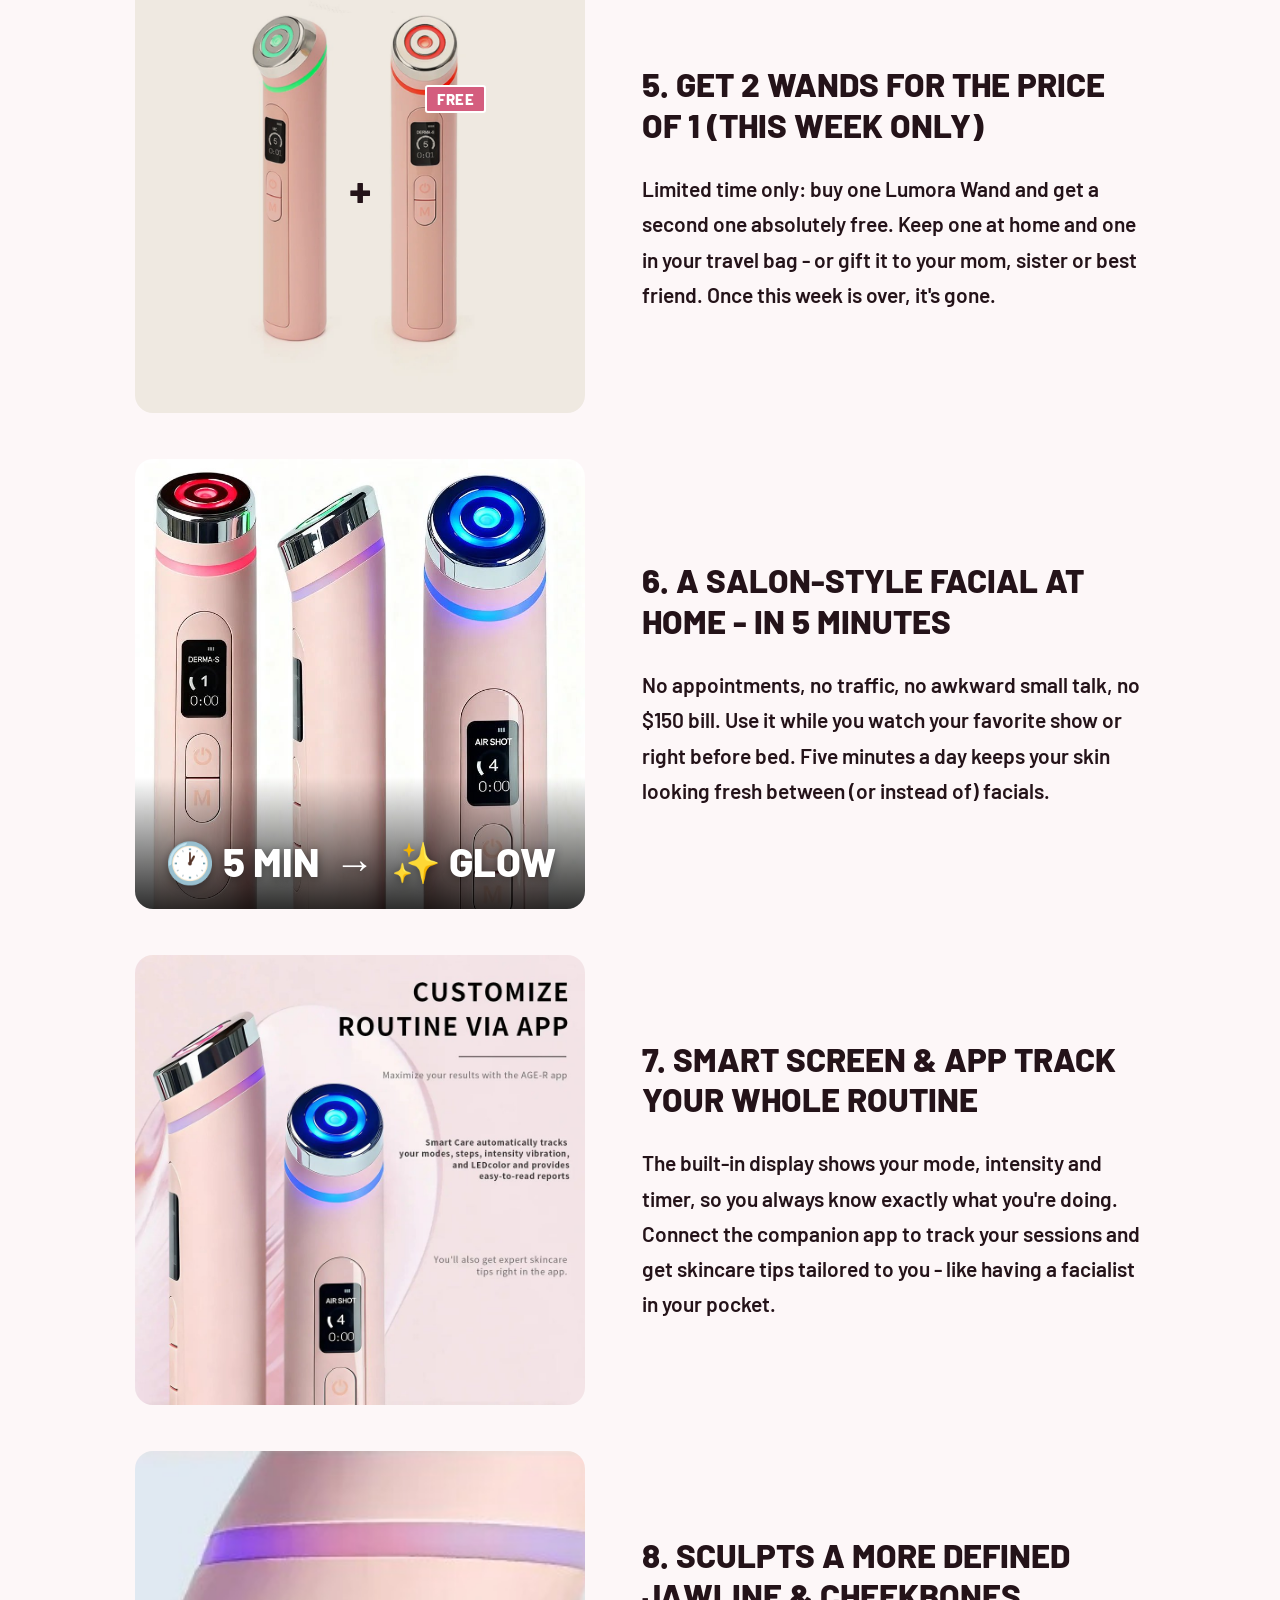
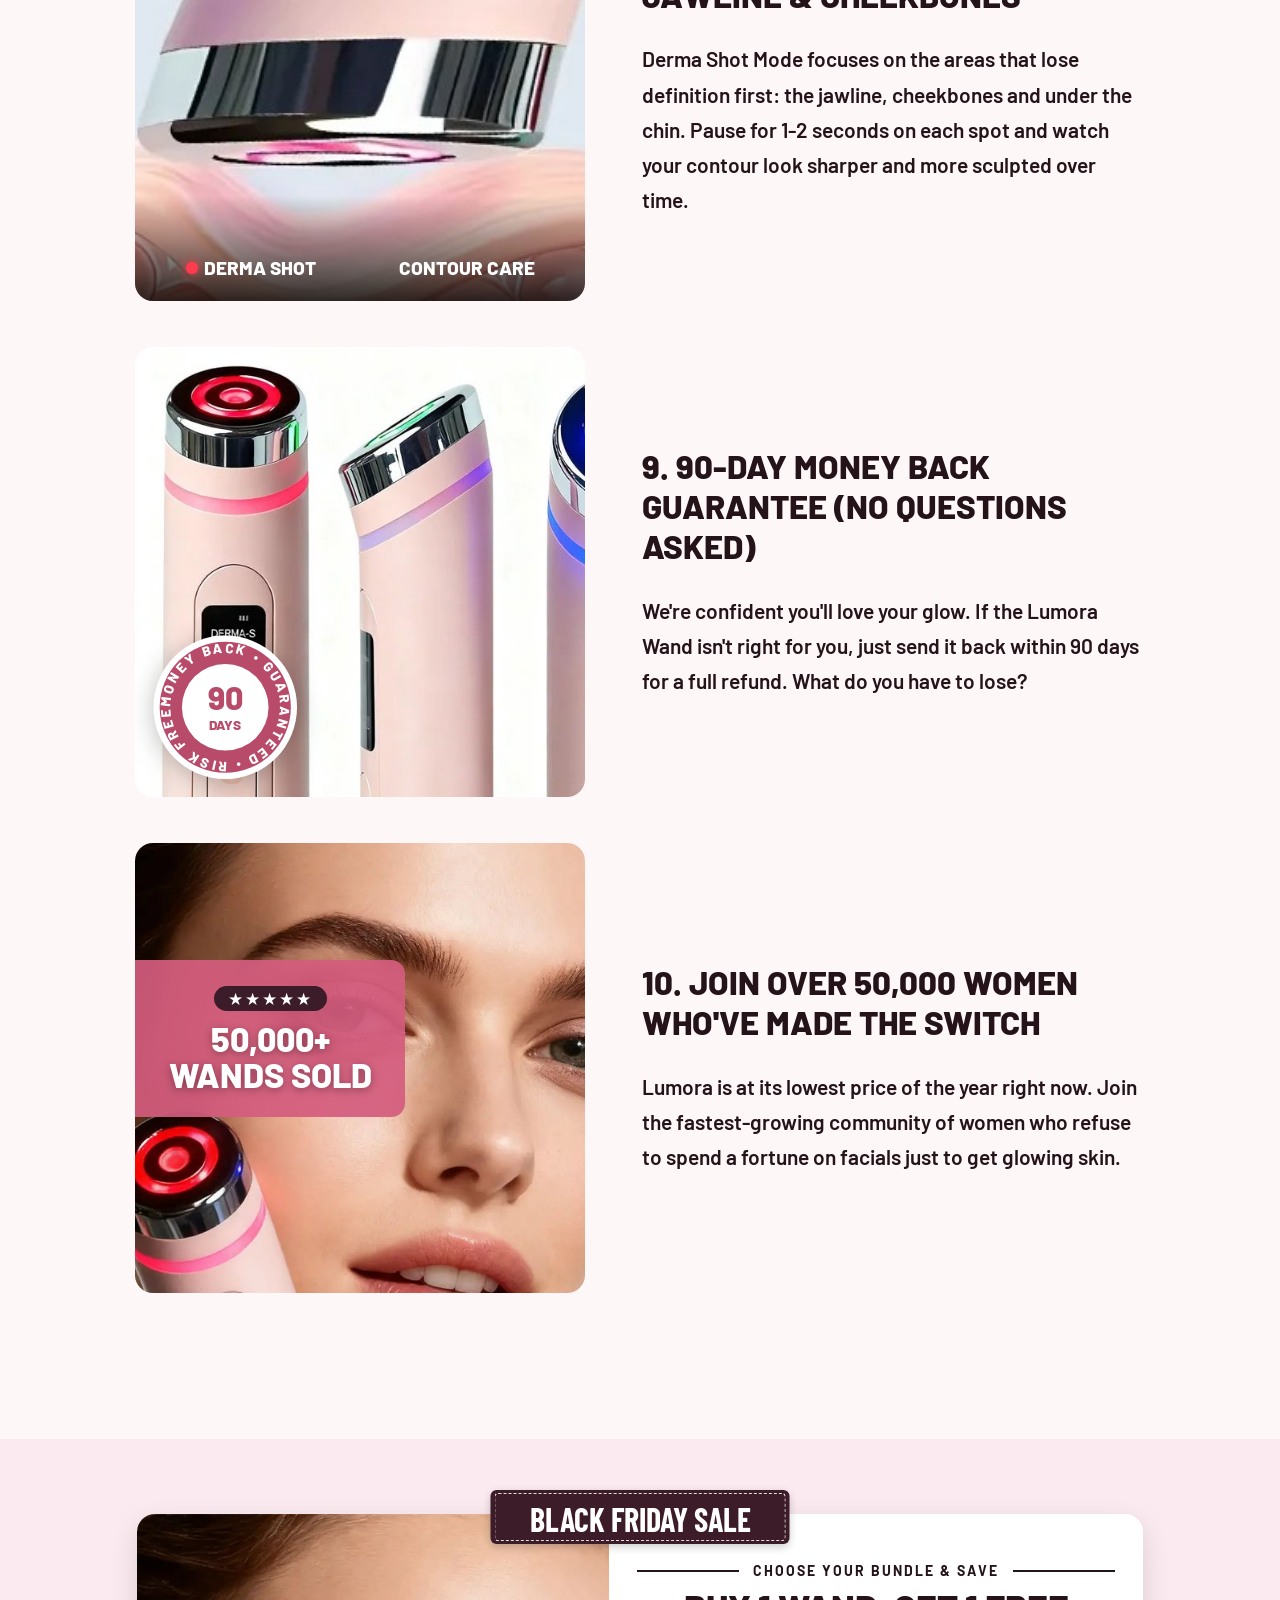
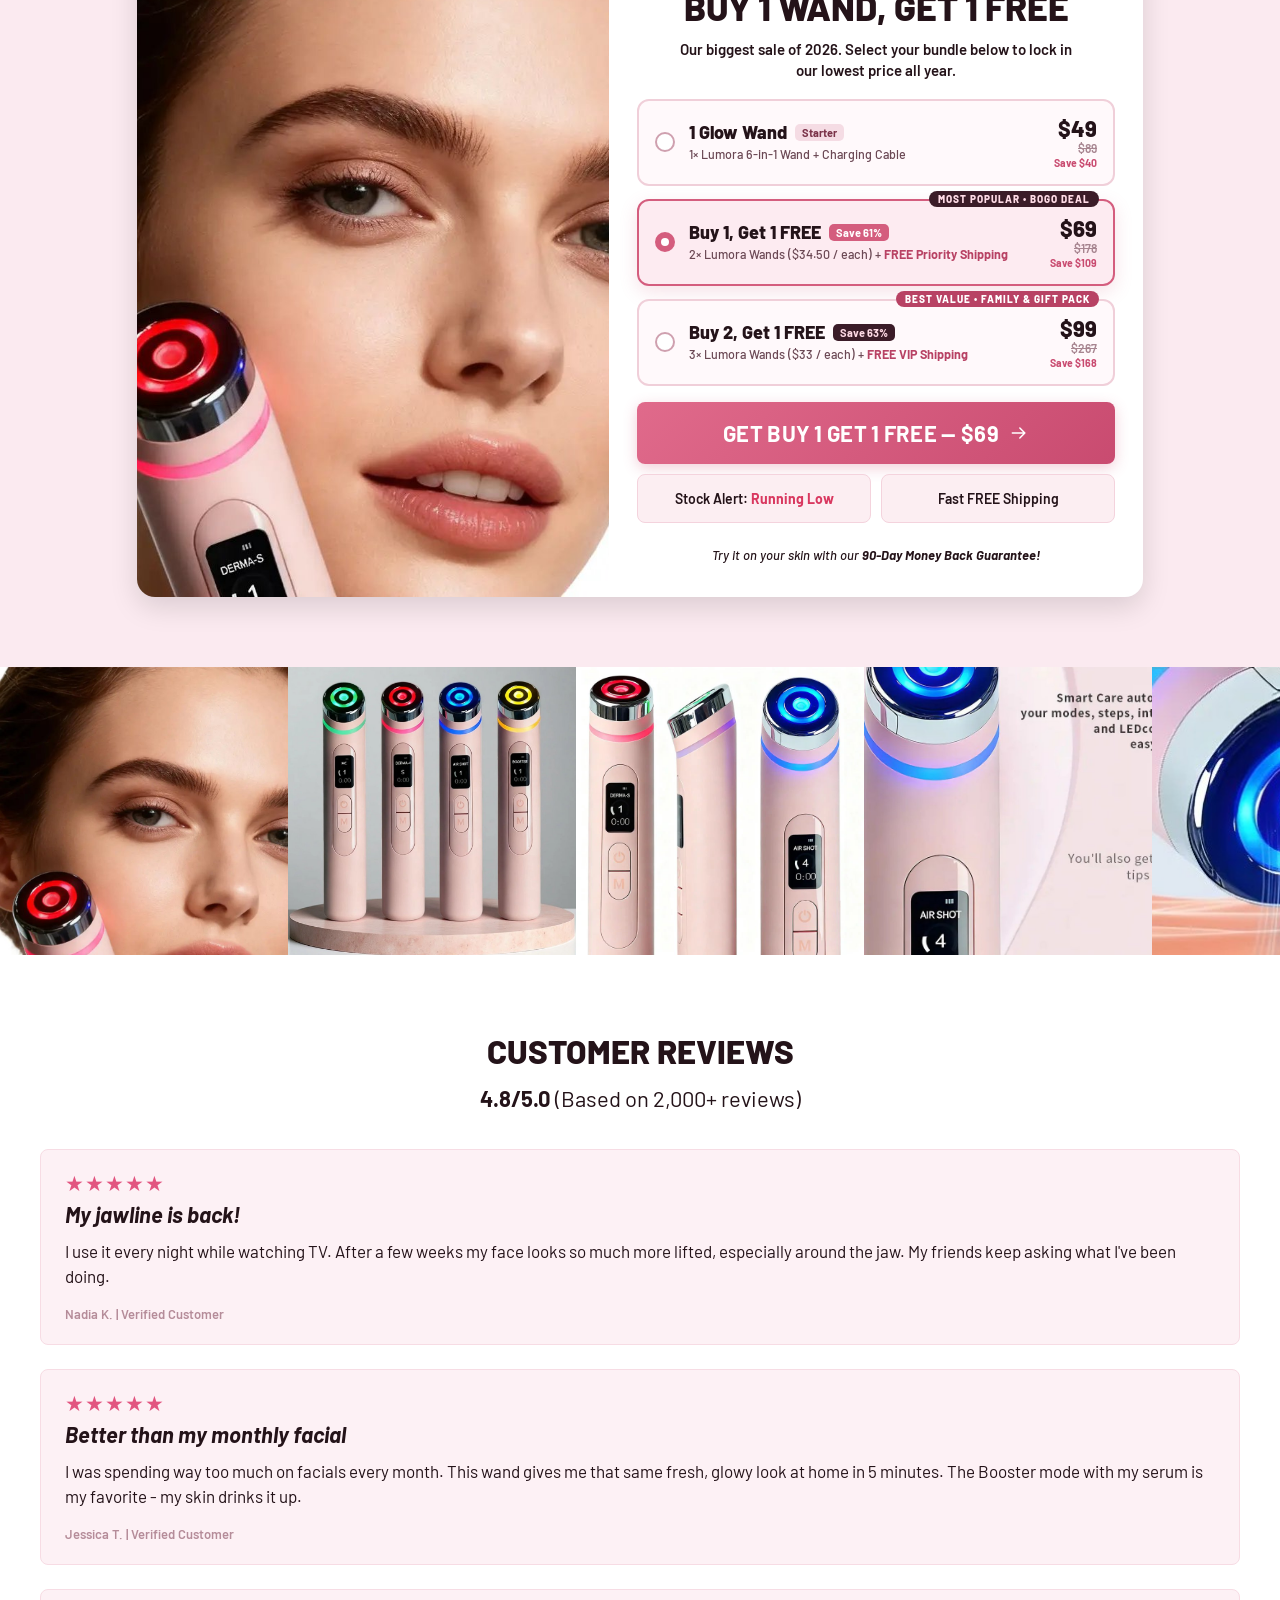
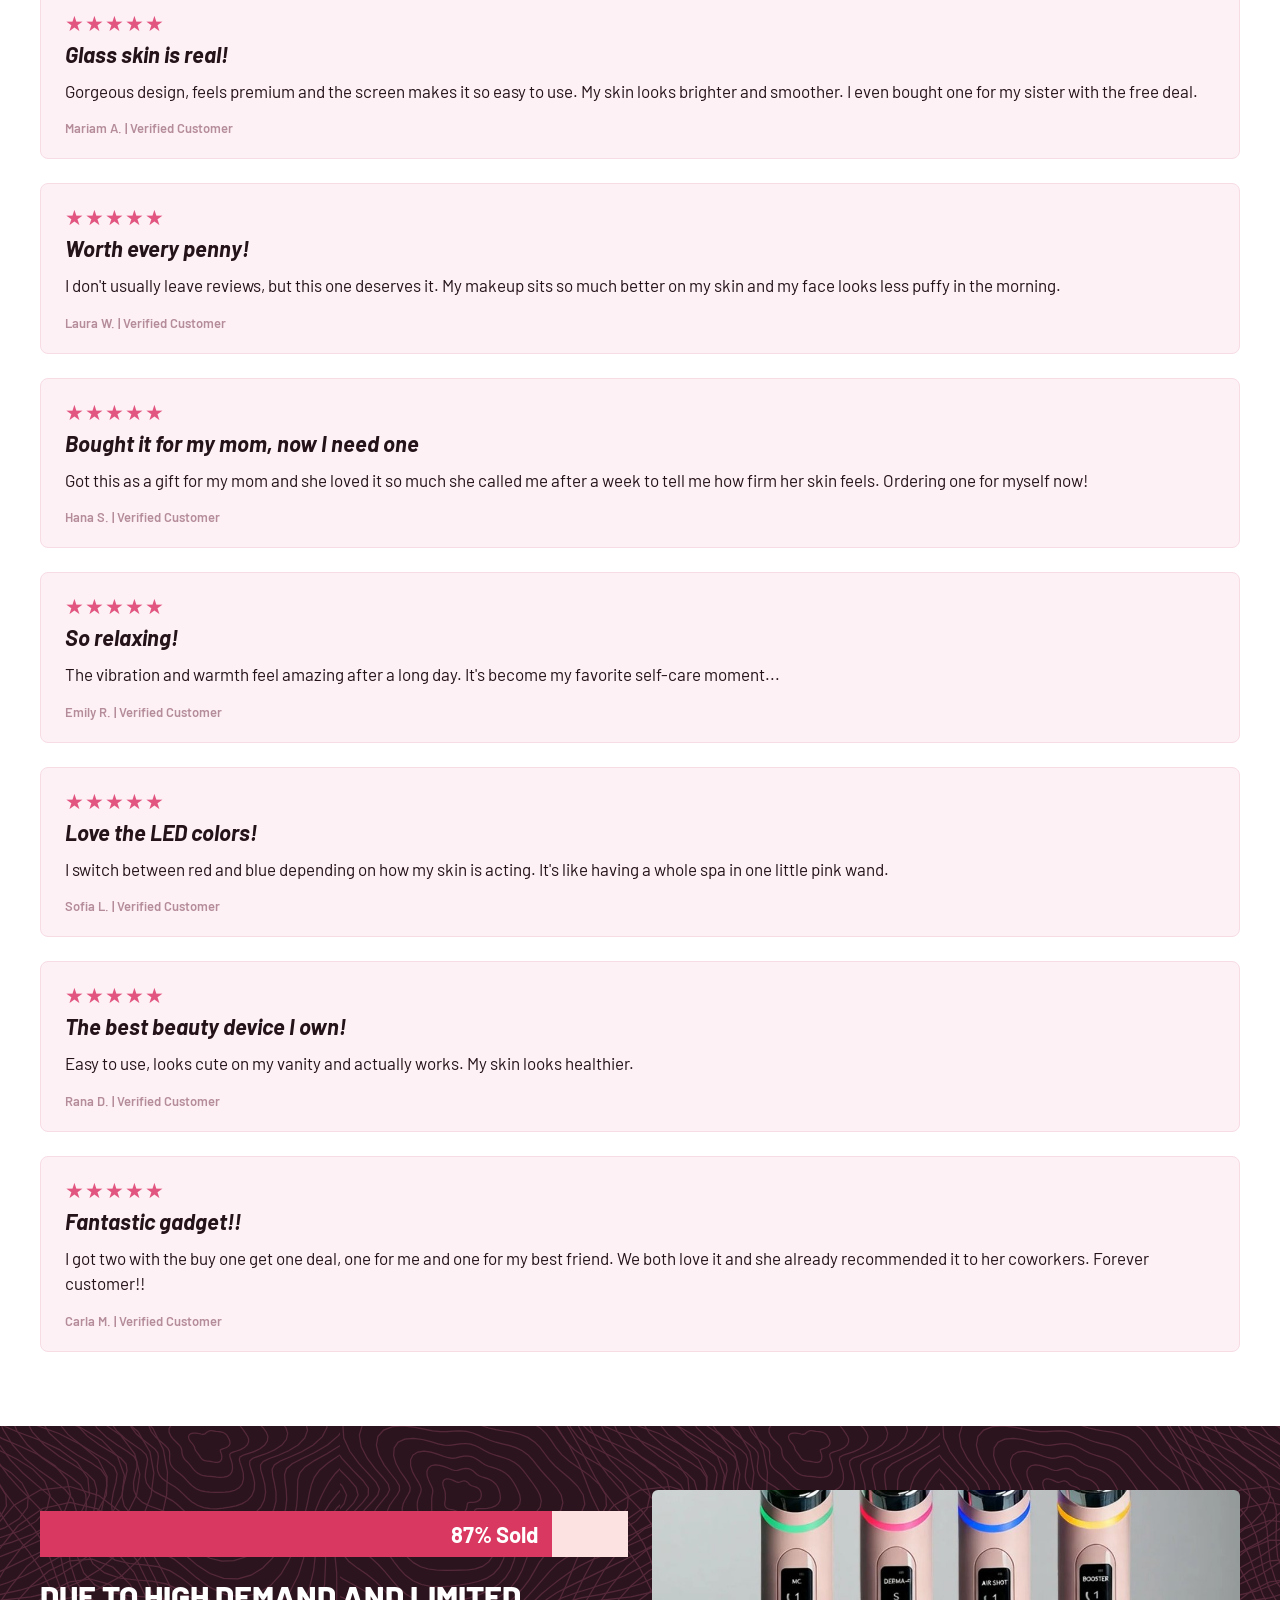
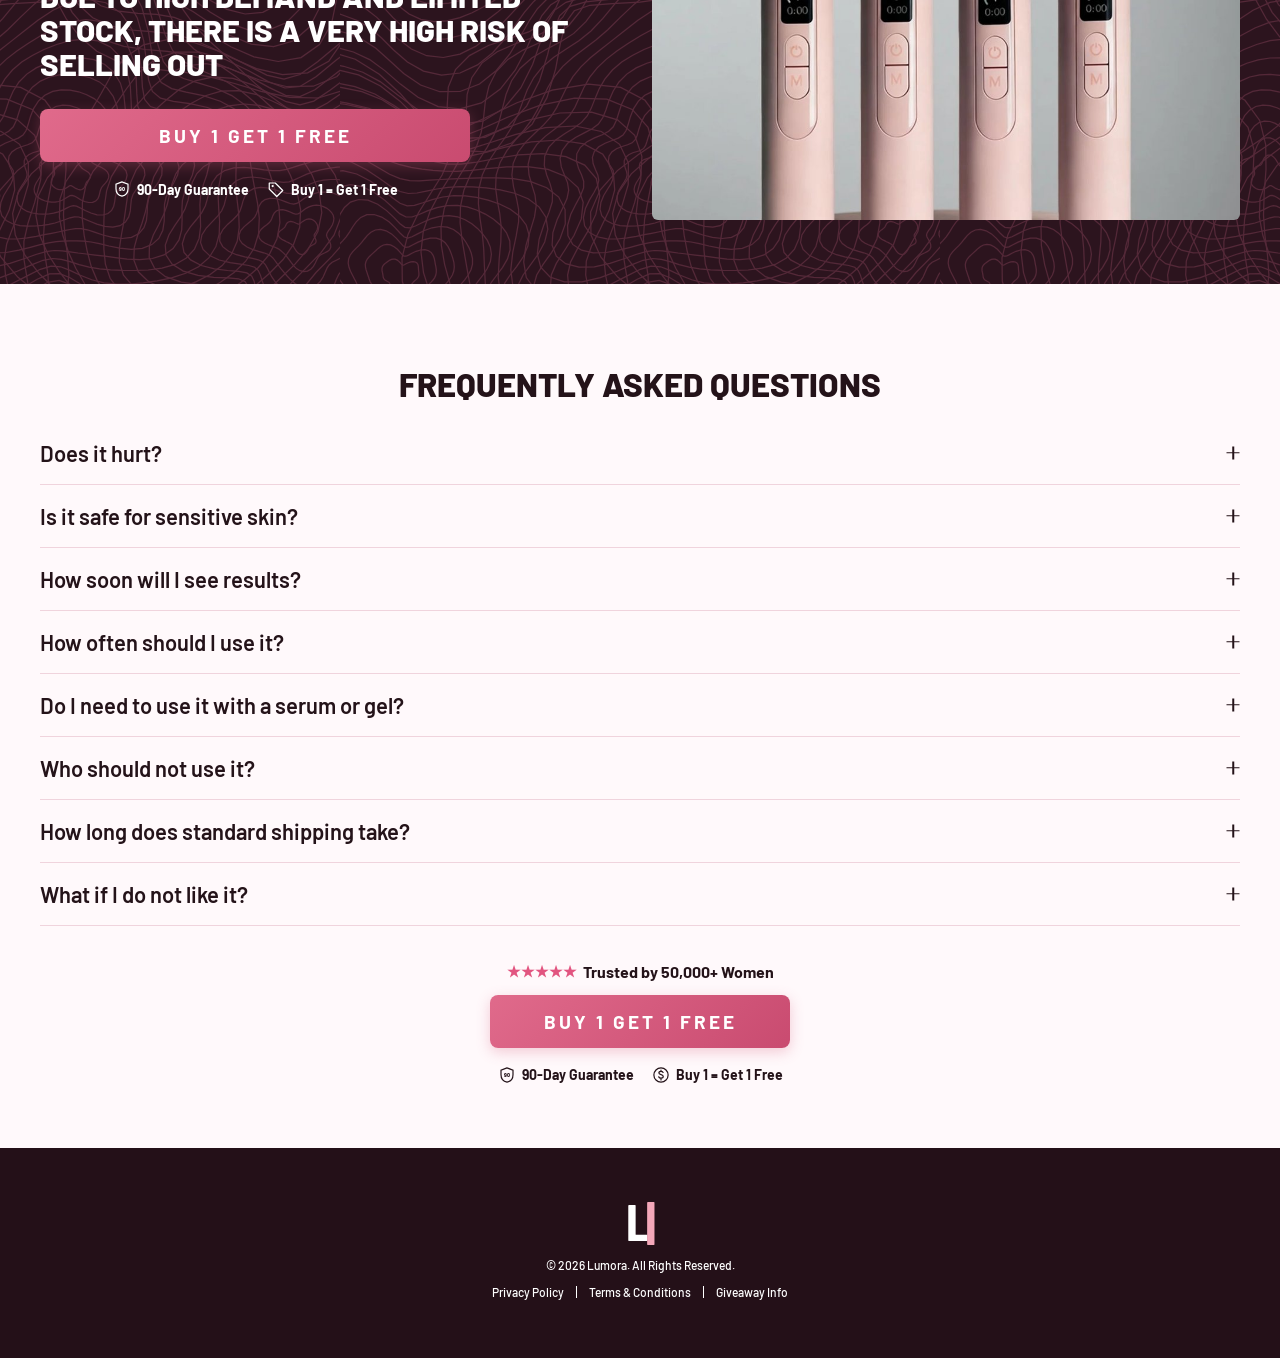
==== commit e756494a: "Install Google Tag GTM-K7KCPX8L and affiliate click tracking" ====
--- a/index.html
+++ b/index.html
@@ -1,6 +1,14 @@
 <!DOCTYPE html>
 <html lang="en">
 <head>
+  <!-- Google tag (gtag.js) -->
+  <script async src="https://www.googletagmanager.com/gtm.js?id=GTM-K7KCPX8L"></script>
+  <script>
+    window.dataLayer = window.dataLayer || [];
+    function gtag(){dataLayer.push(arguments);}
+    gtag('js', new Date());
+    gtag('config', 'GTM-K7KCPX8L');
+  </script>
   <meta charset="UTF-8" />
   <meta name="viewport" content="width=device-width, initial-scale=1.0" />
   <title>10 Reasons Why Women Are Ditching Their Skincare Drawer For This 6-in-1 Glow Wand</title>
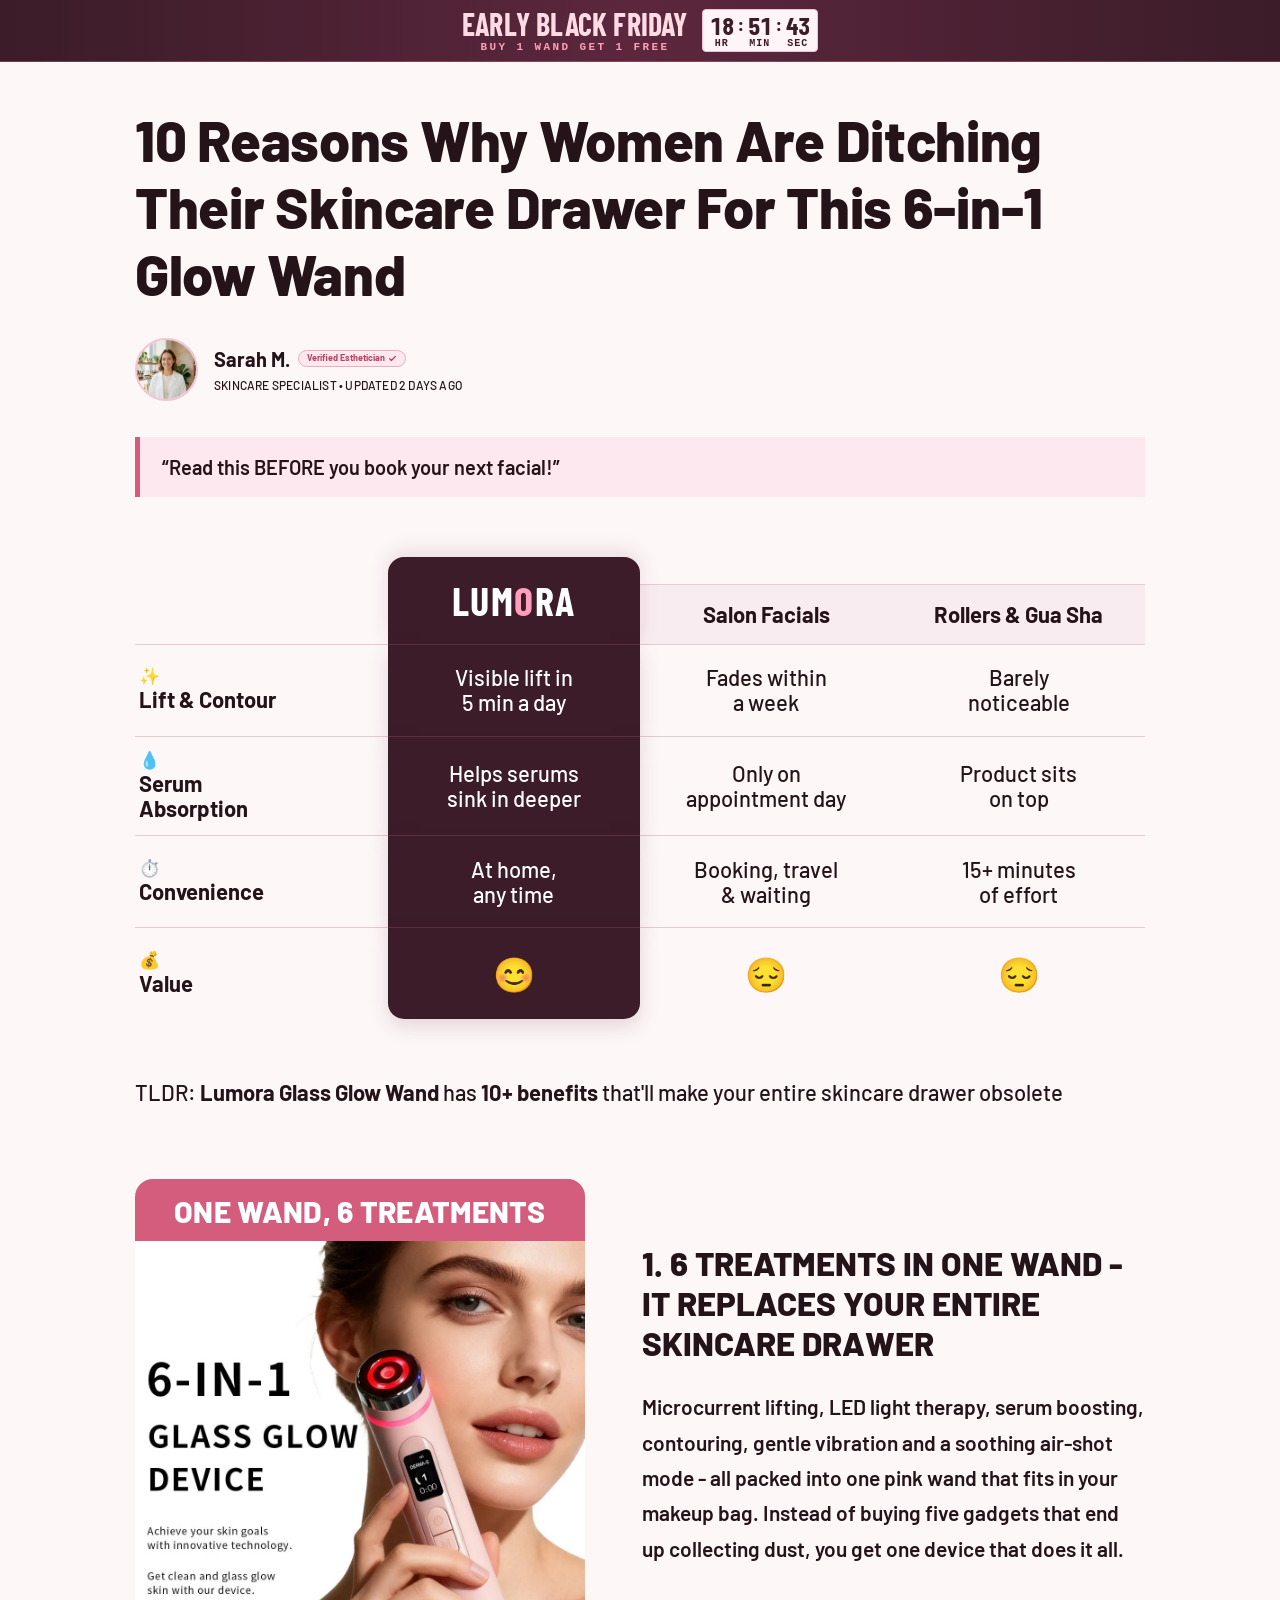
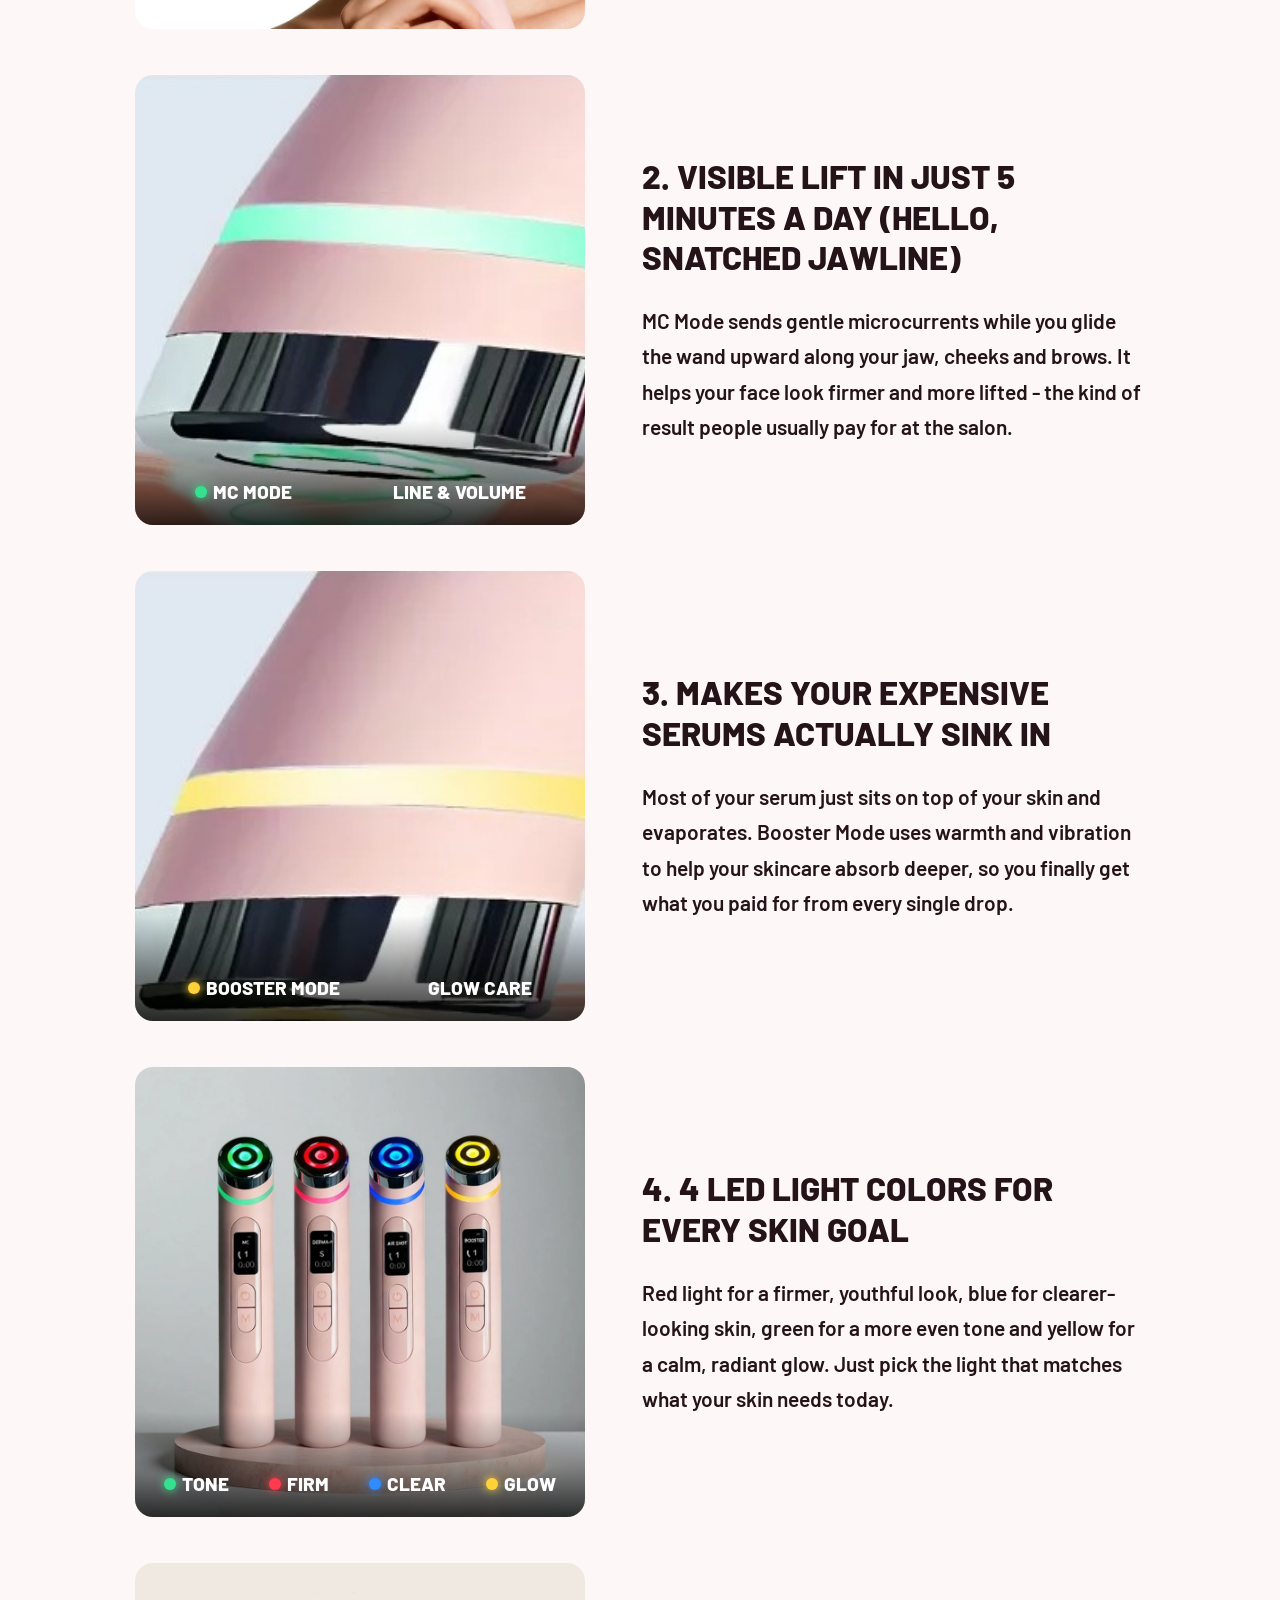
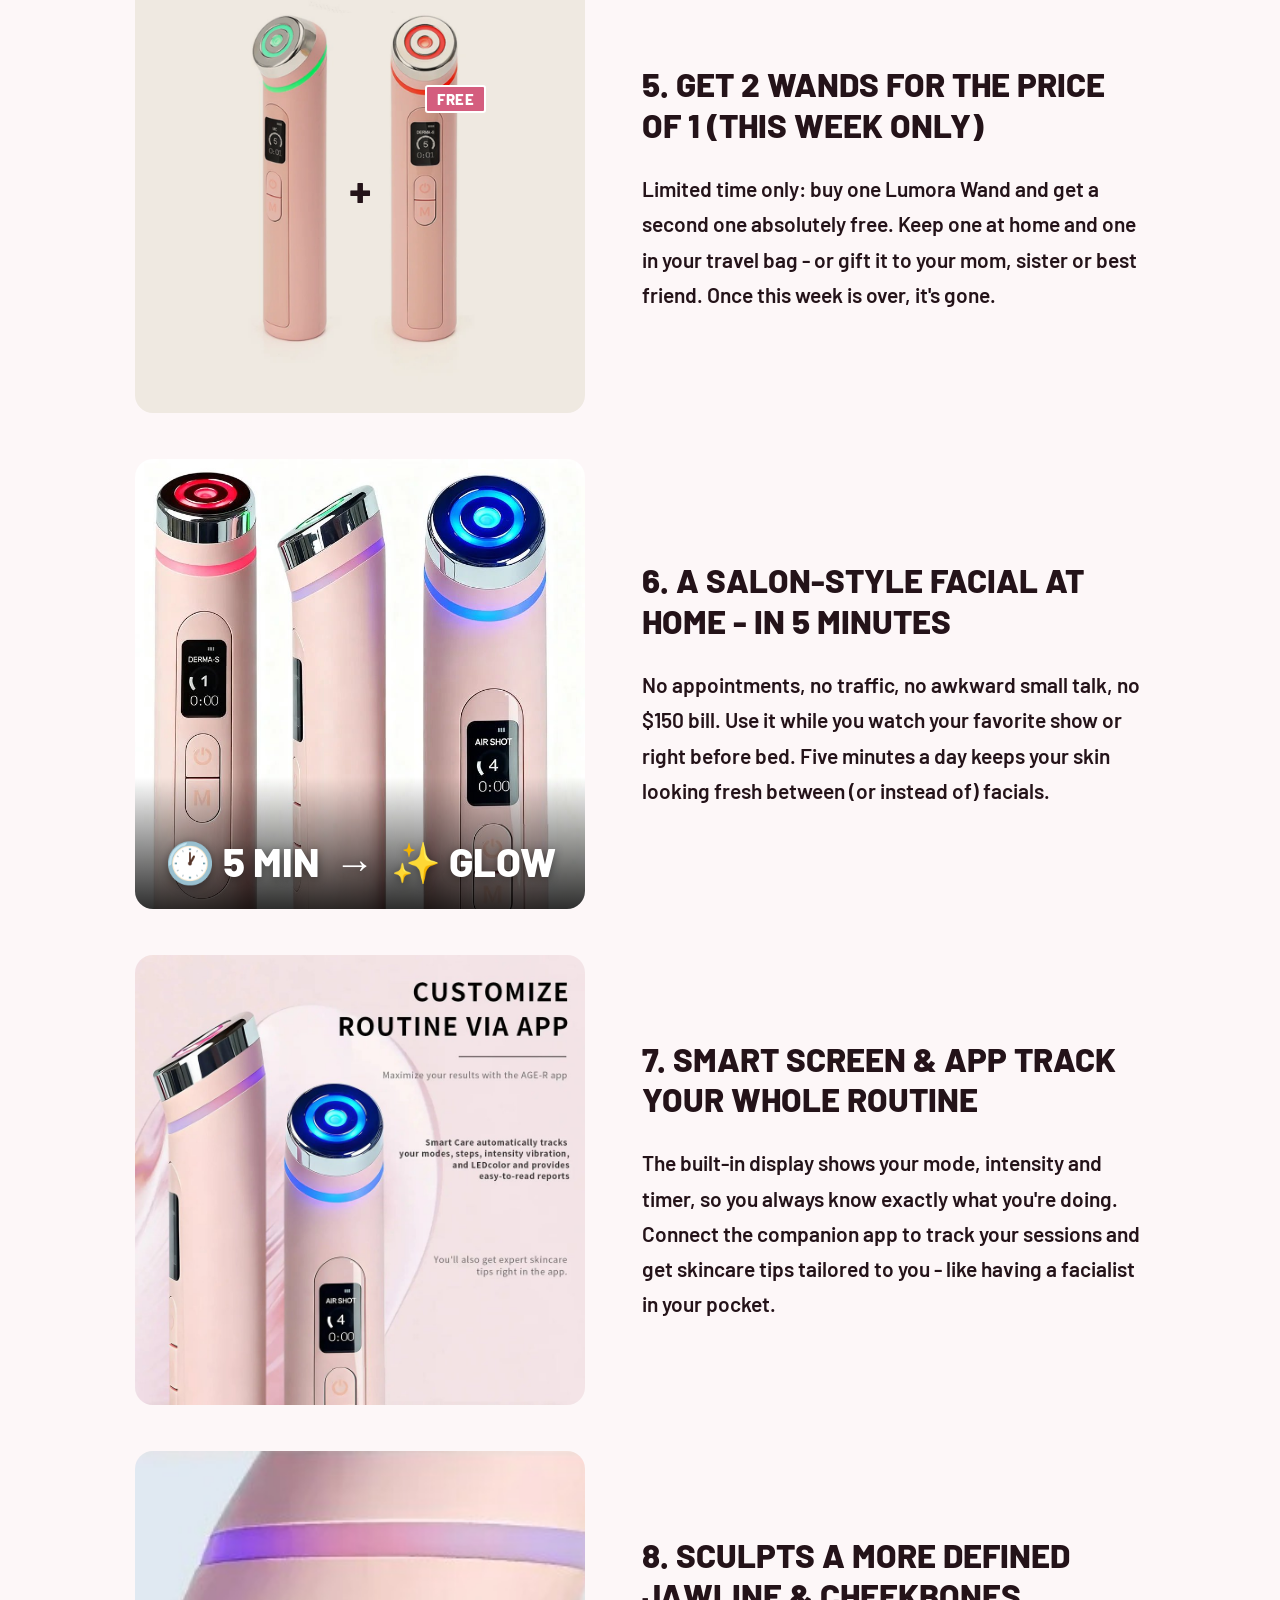
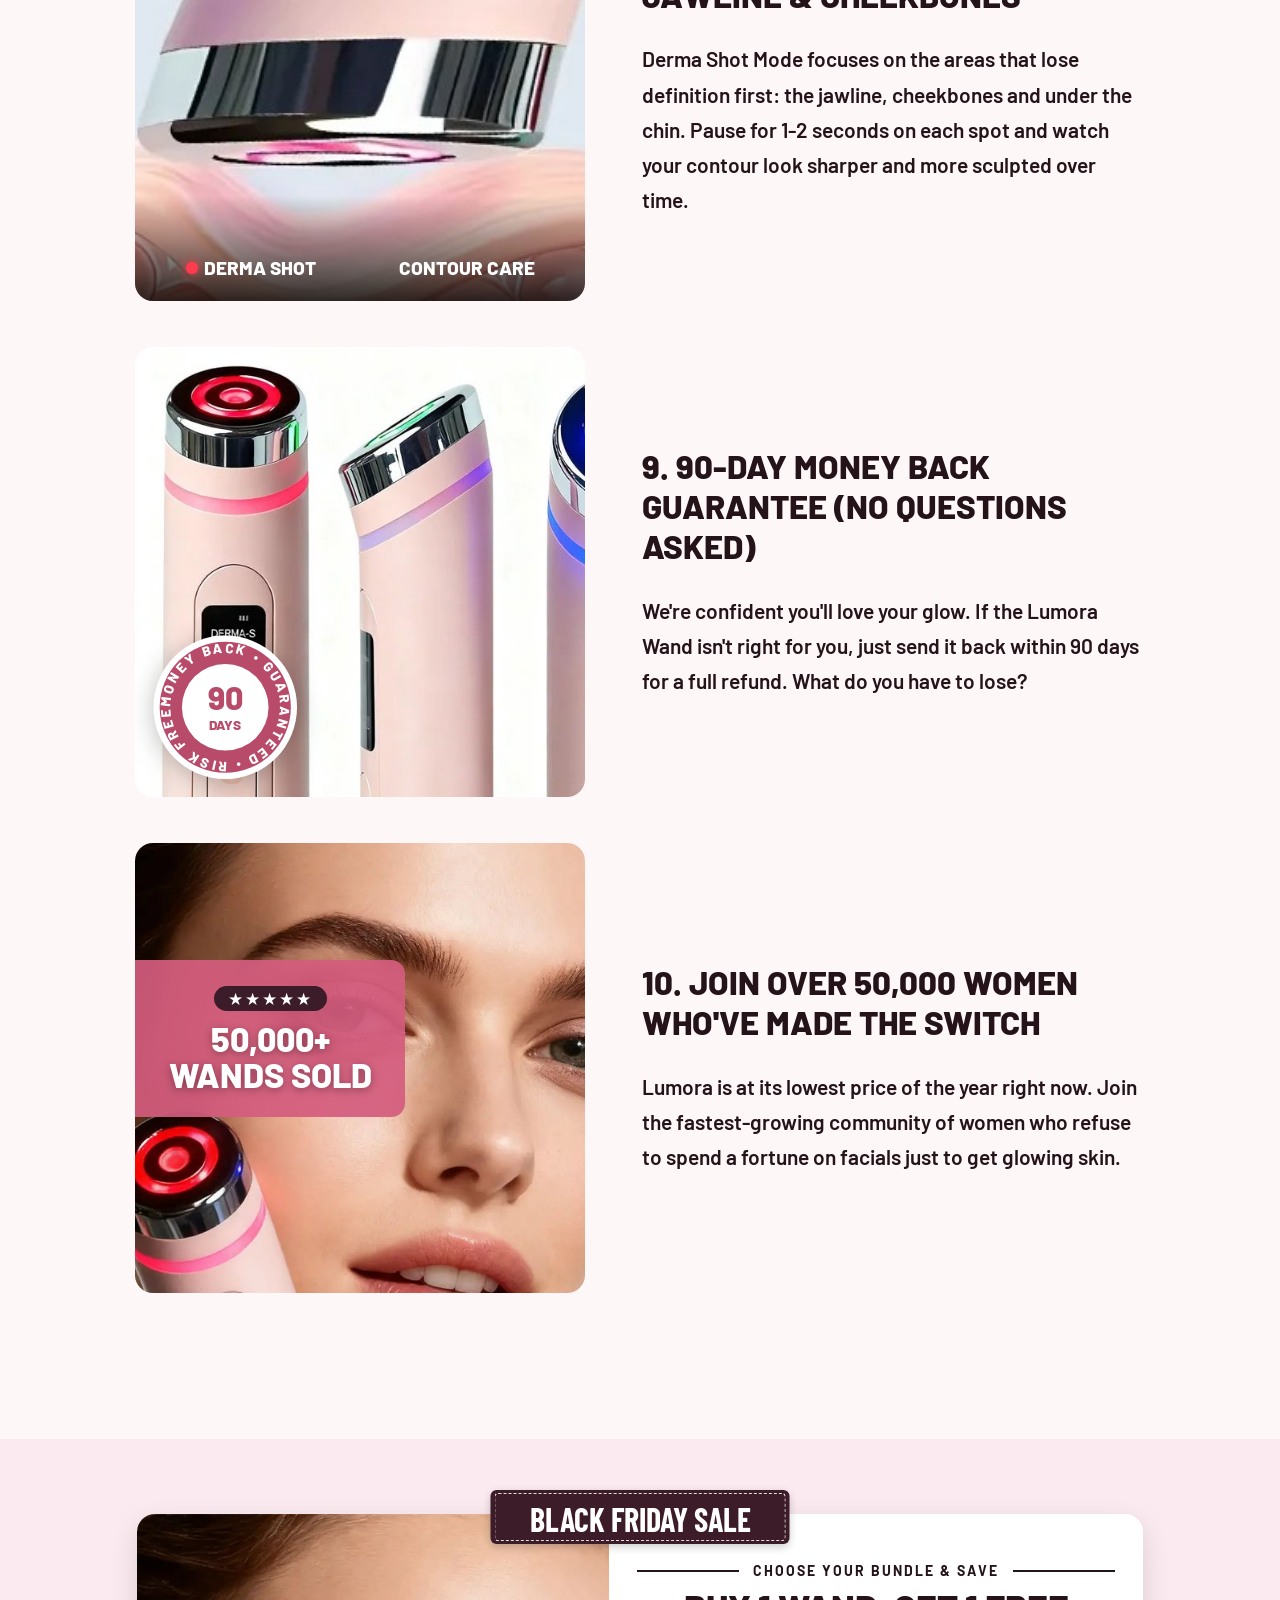
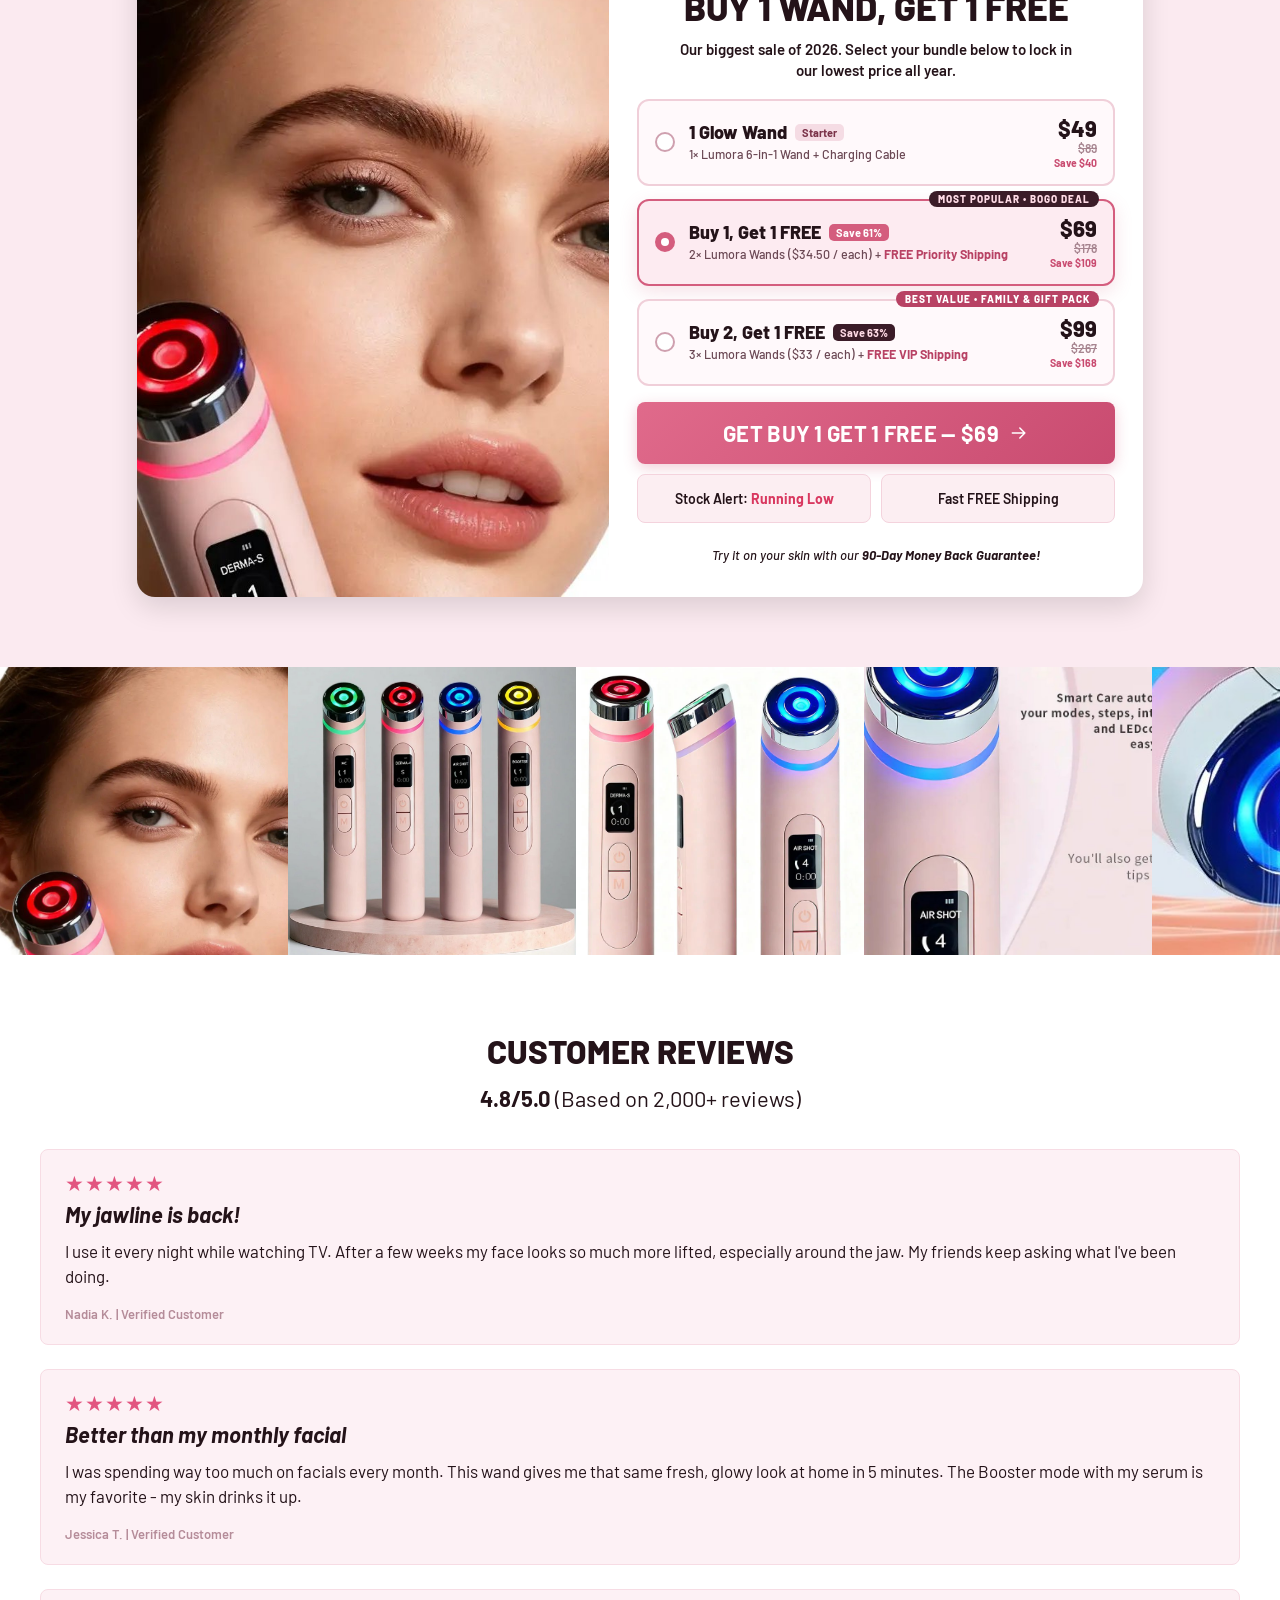
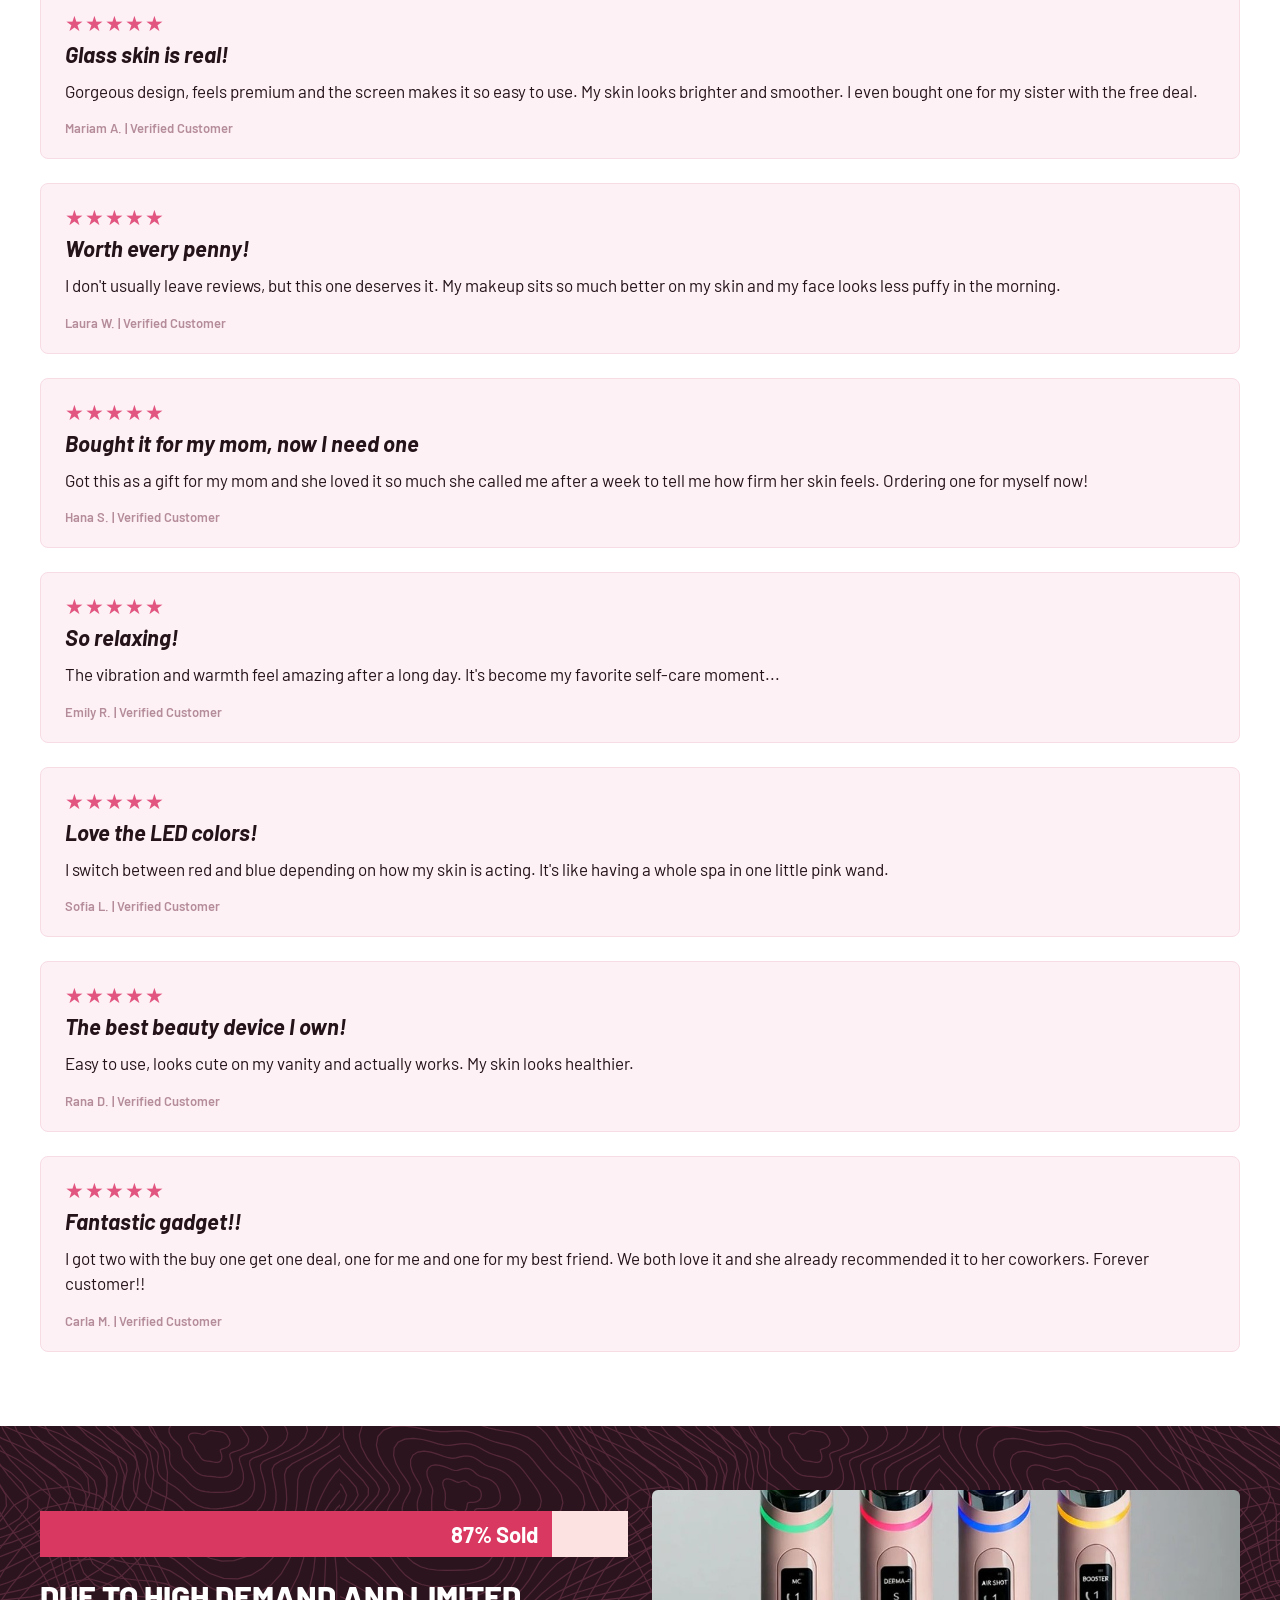
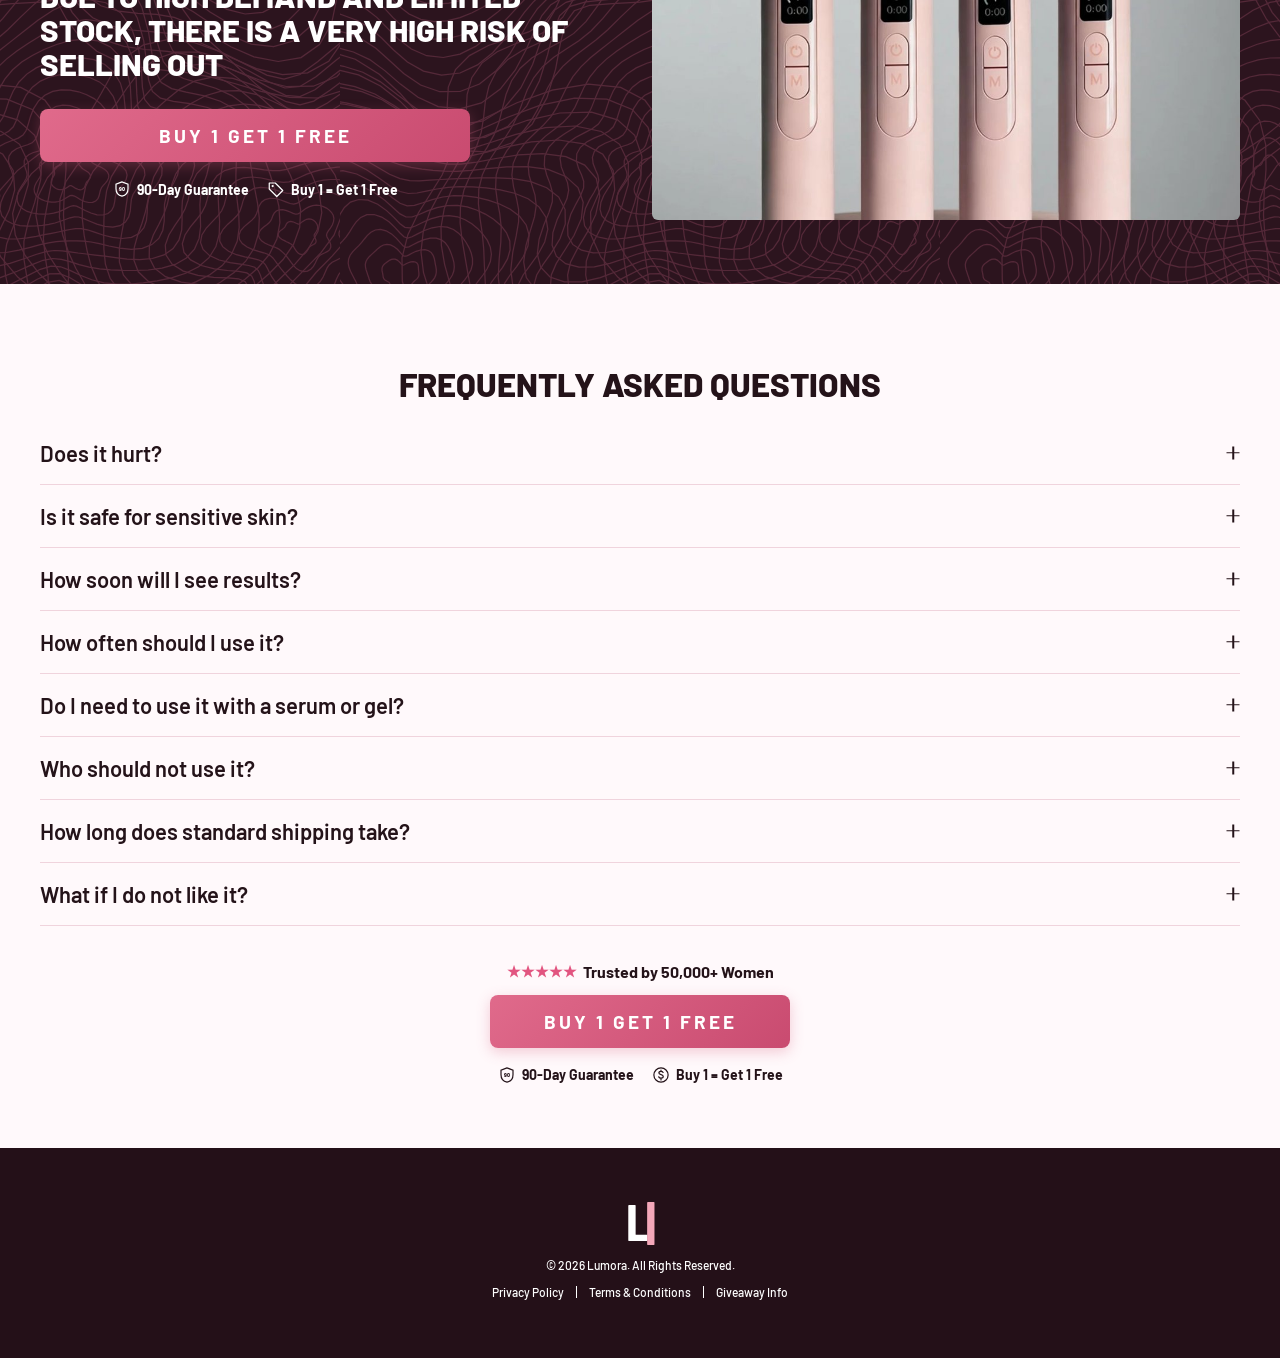
==== commit 74d699f1: "Switch to direct GA4 Measurement ID G-MQ6MRG7C5P" ====
--- a/index.html
+++ b/index.html
@@ -2,12 +2,12 @@
 <html lang="en">
 <head>
   <!-- Google tag (gtag.js) -->
-  <script async src="https://www.googletagmanager.com/gtm.js?id=GTM-K7KCPX8L"></script>
+  <script async src="https://www.googletagmanager.com/gtag/js?id=G-MQ6MRG7C5P"></script>
   <script>
     window.dataLayer = window.dataLayer || [];
     function gtag(){dataLayer.push(arguments);}
     gtag('js', new Date());
-    gtag('config', 'GTM-K7KCPX8L');
+    gtag('config', 'G-MQ6MRG7C5P');
   </script>
   <meta charset="UTF-8" />
   <meta name="viewport" content="width=device-width, initial-scale=1.0" />
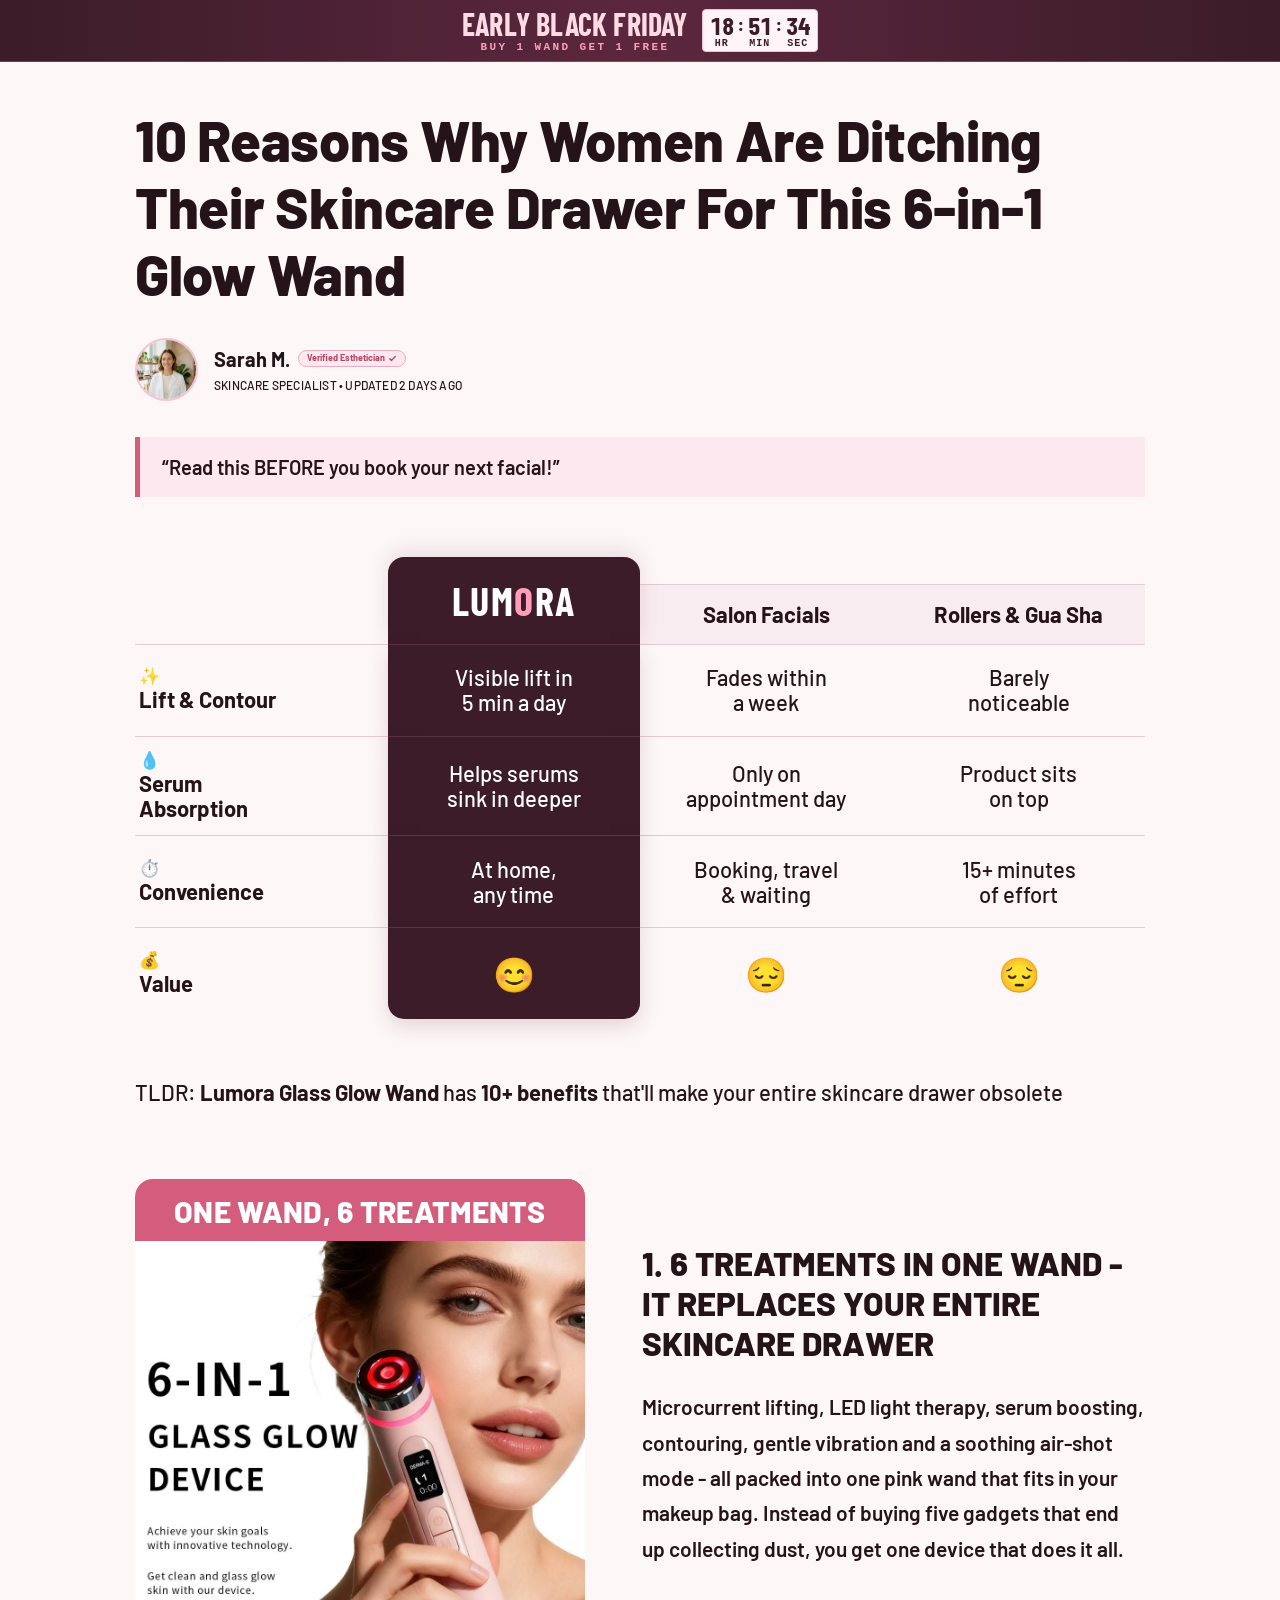
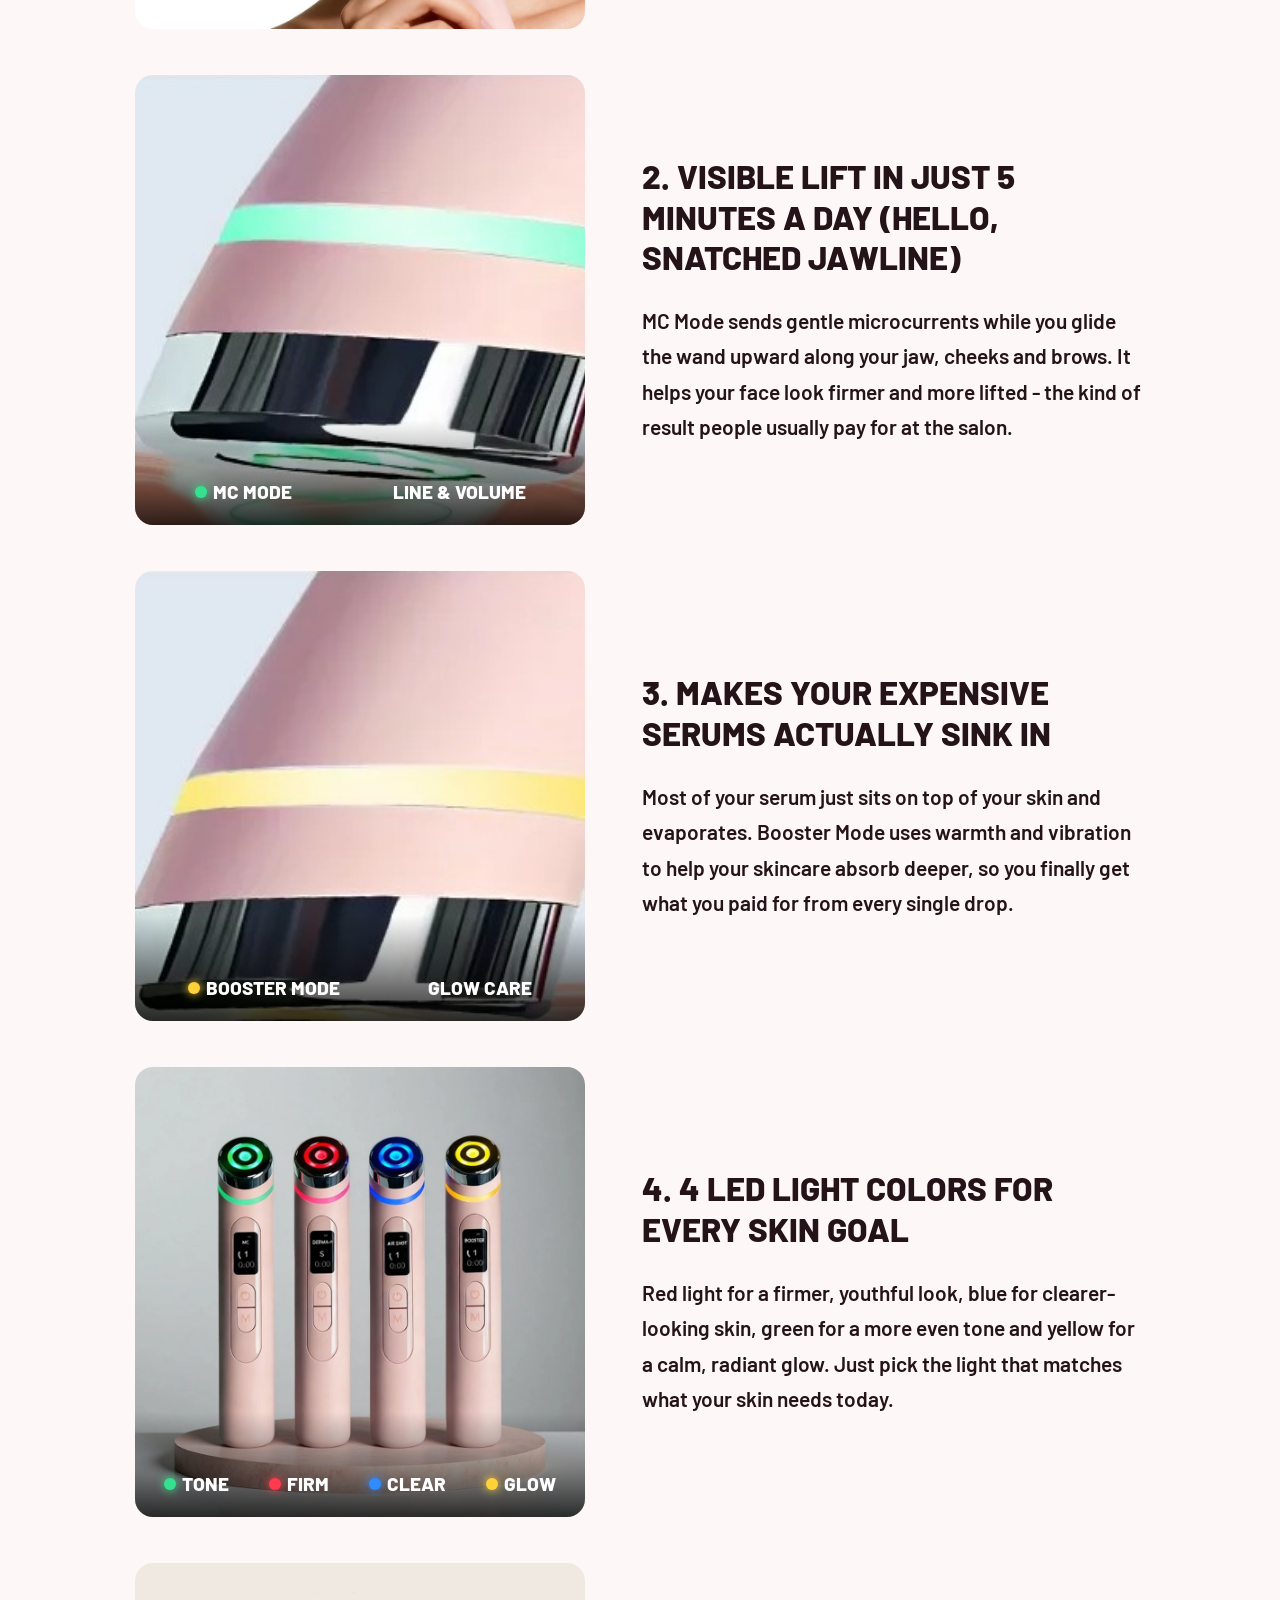
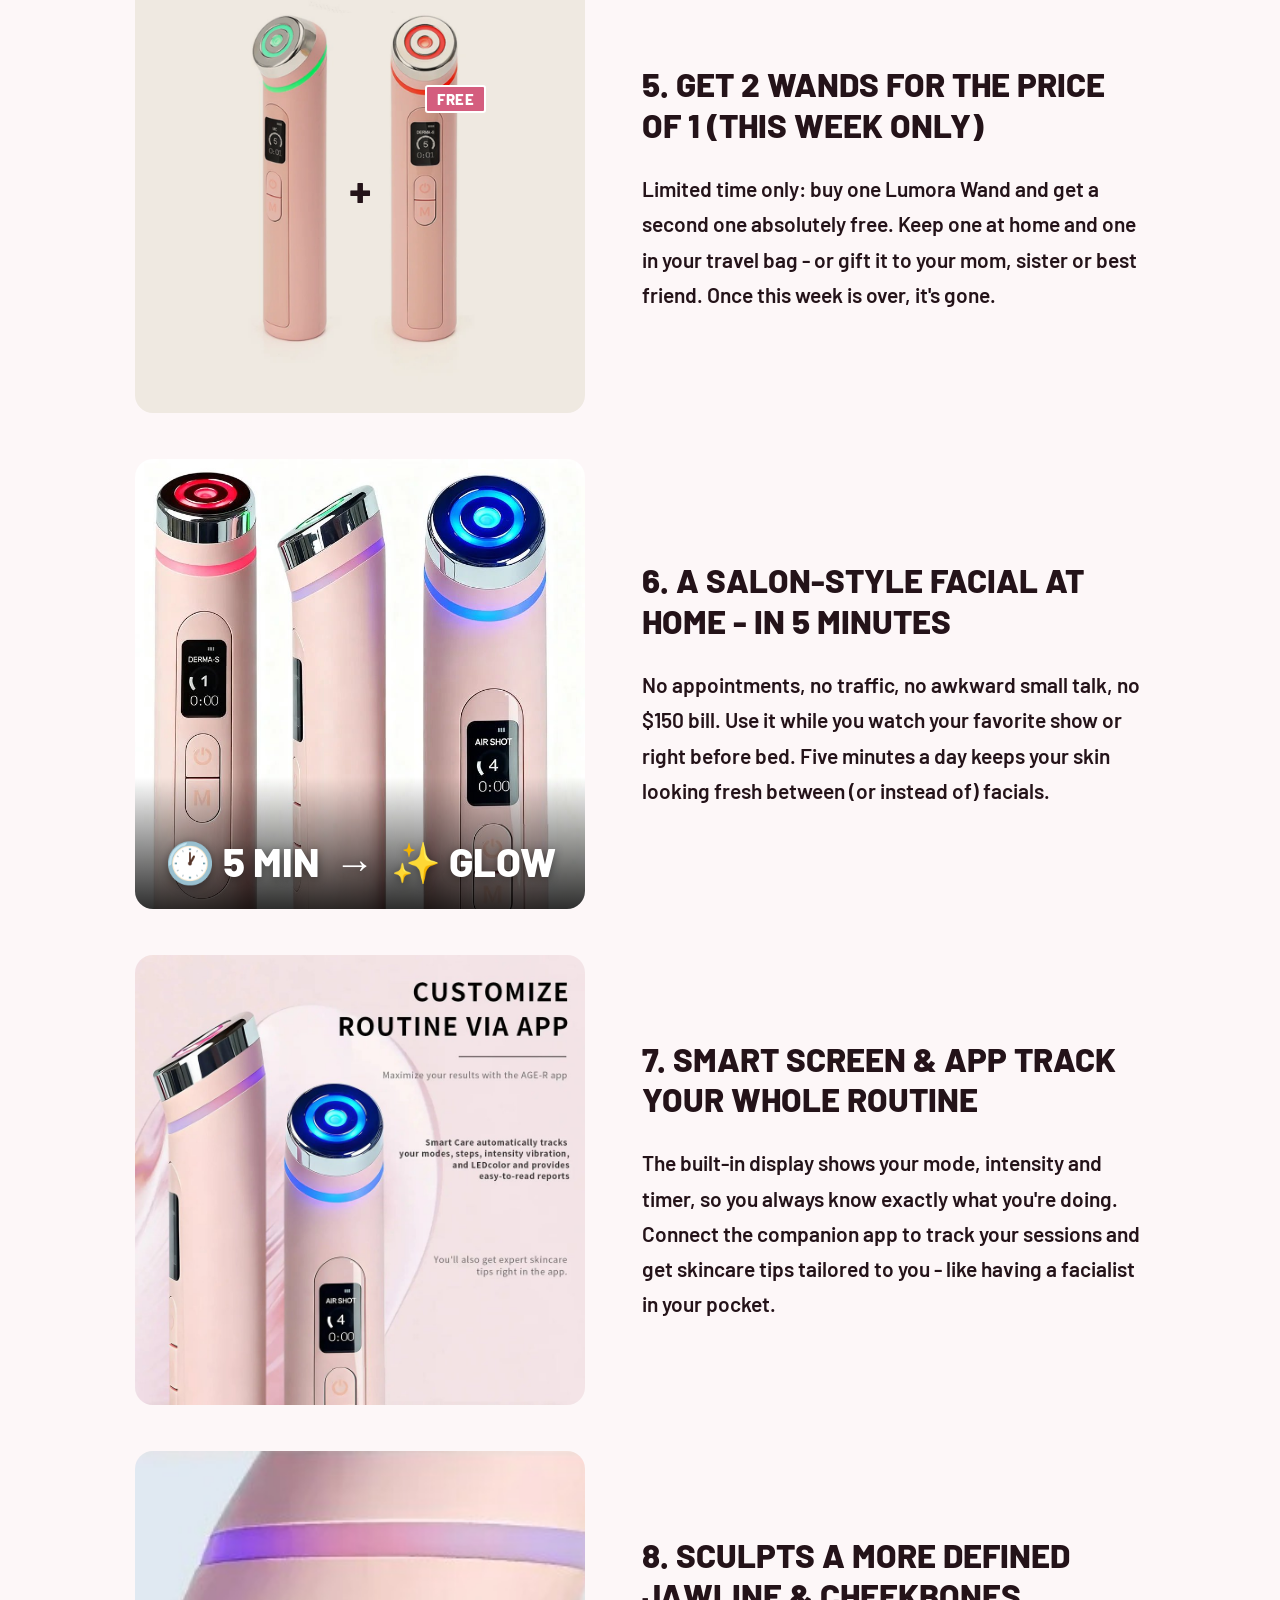
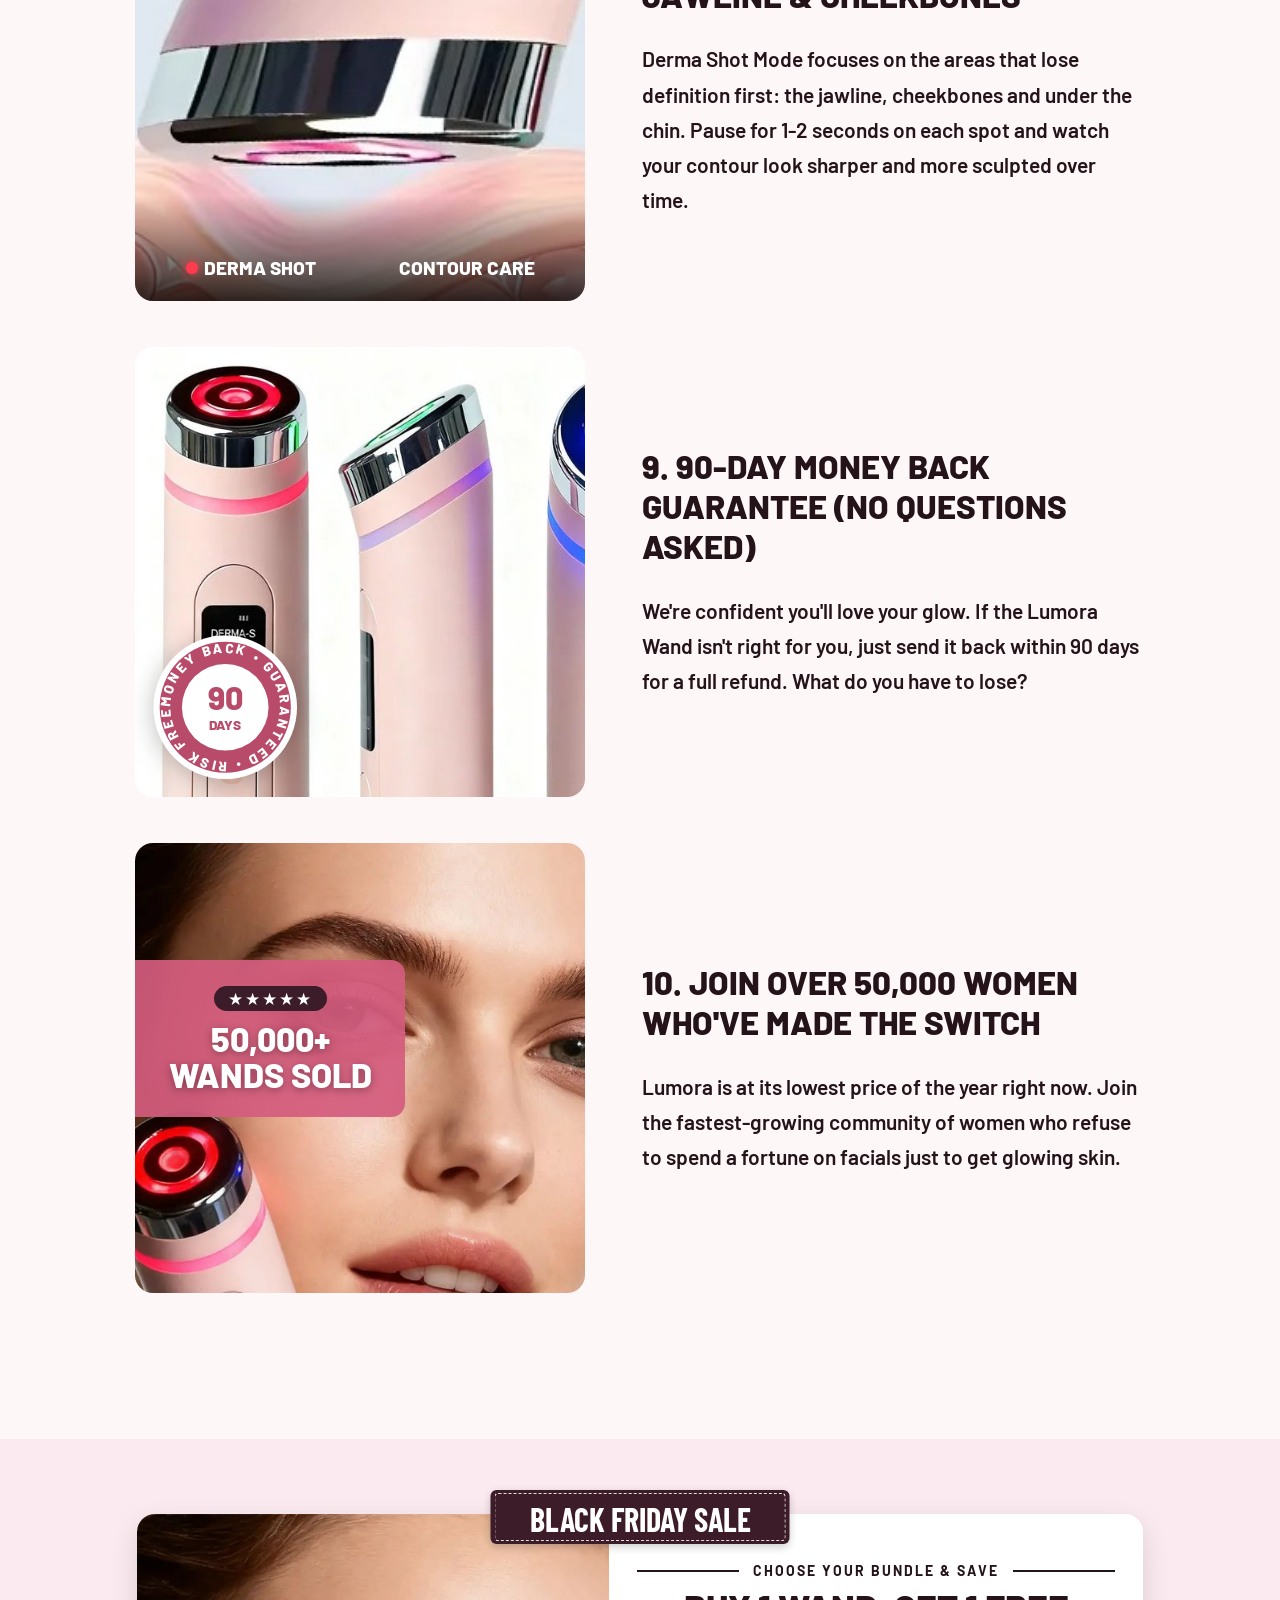
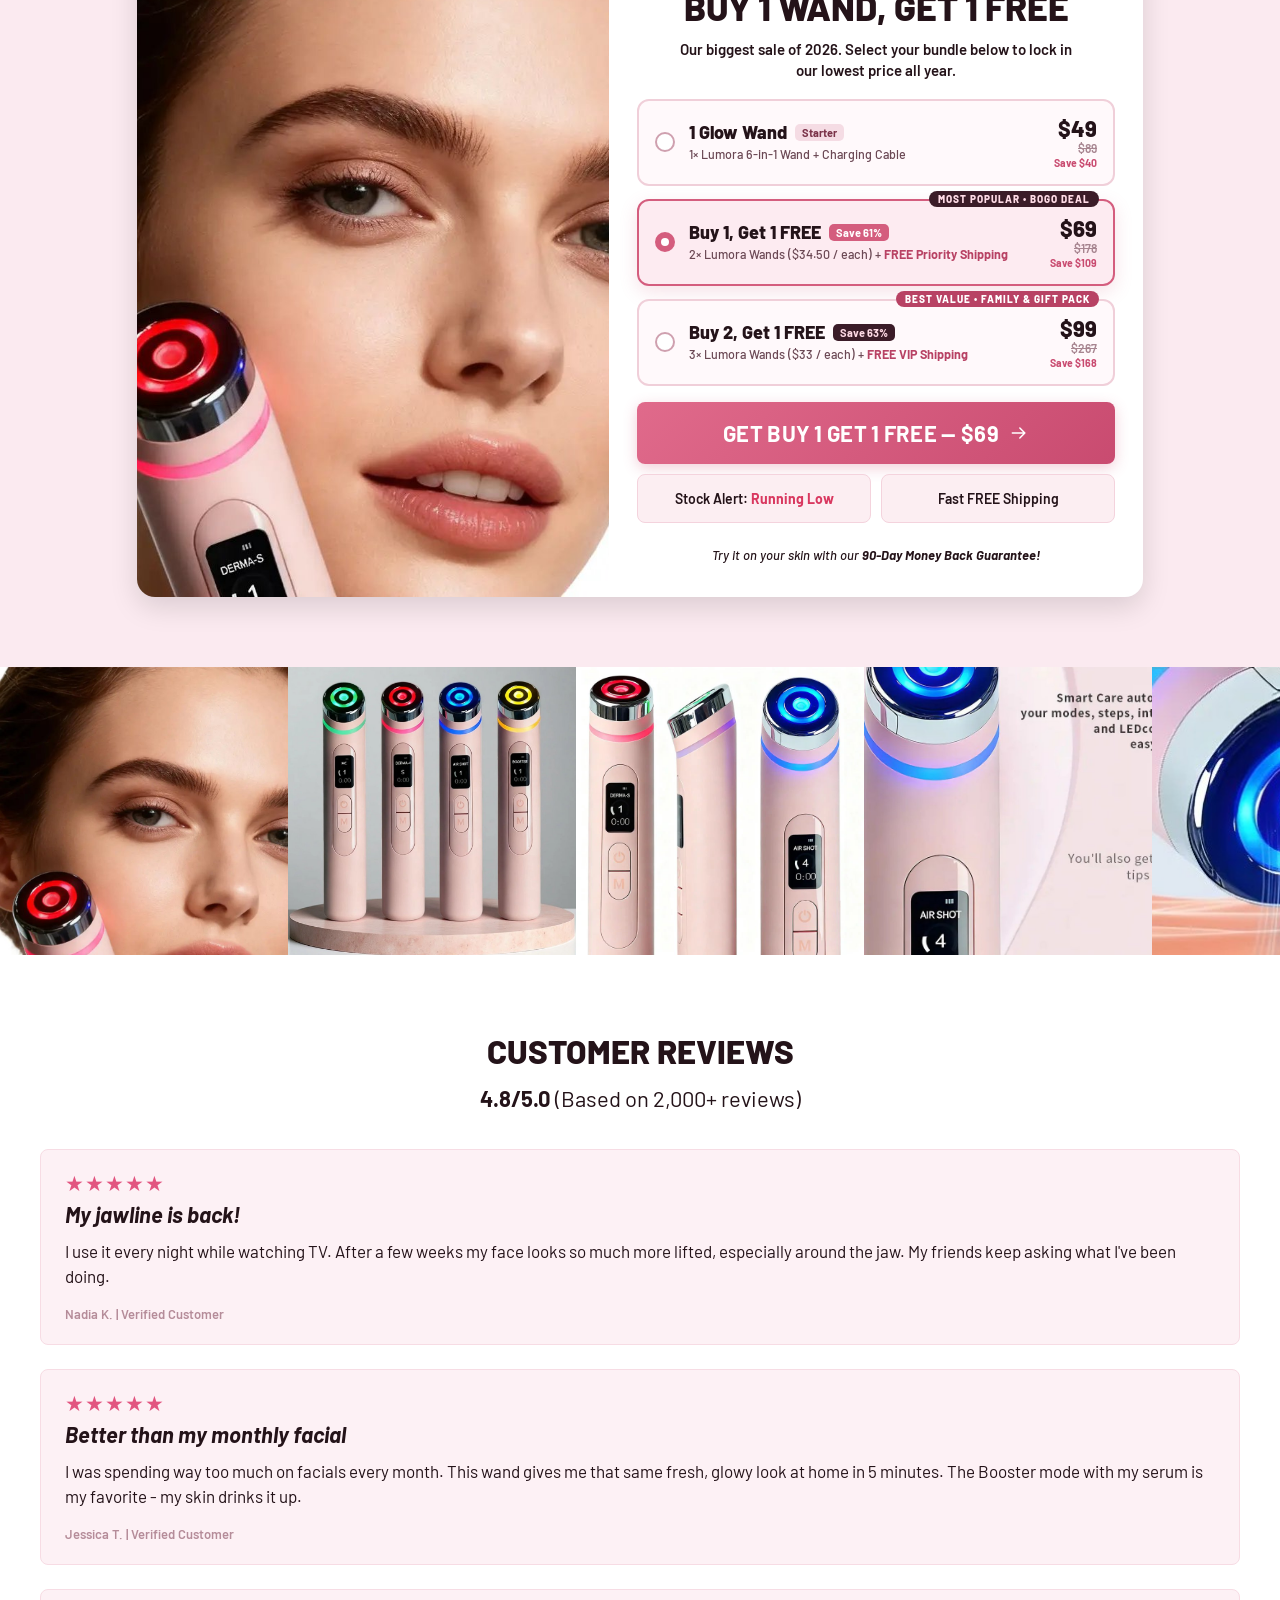
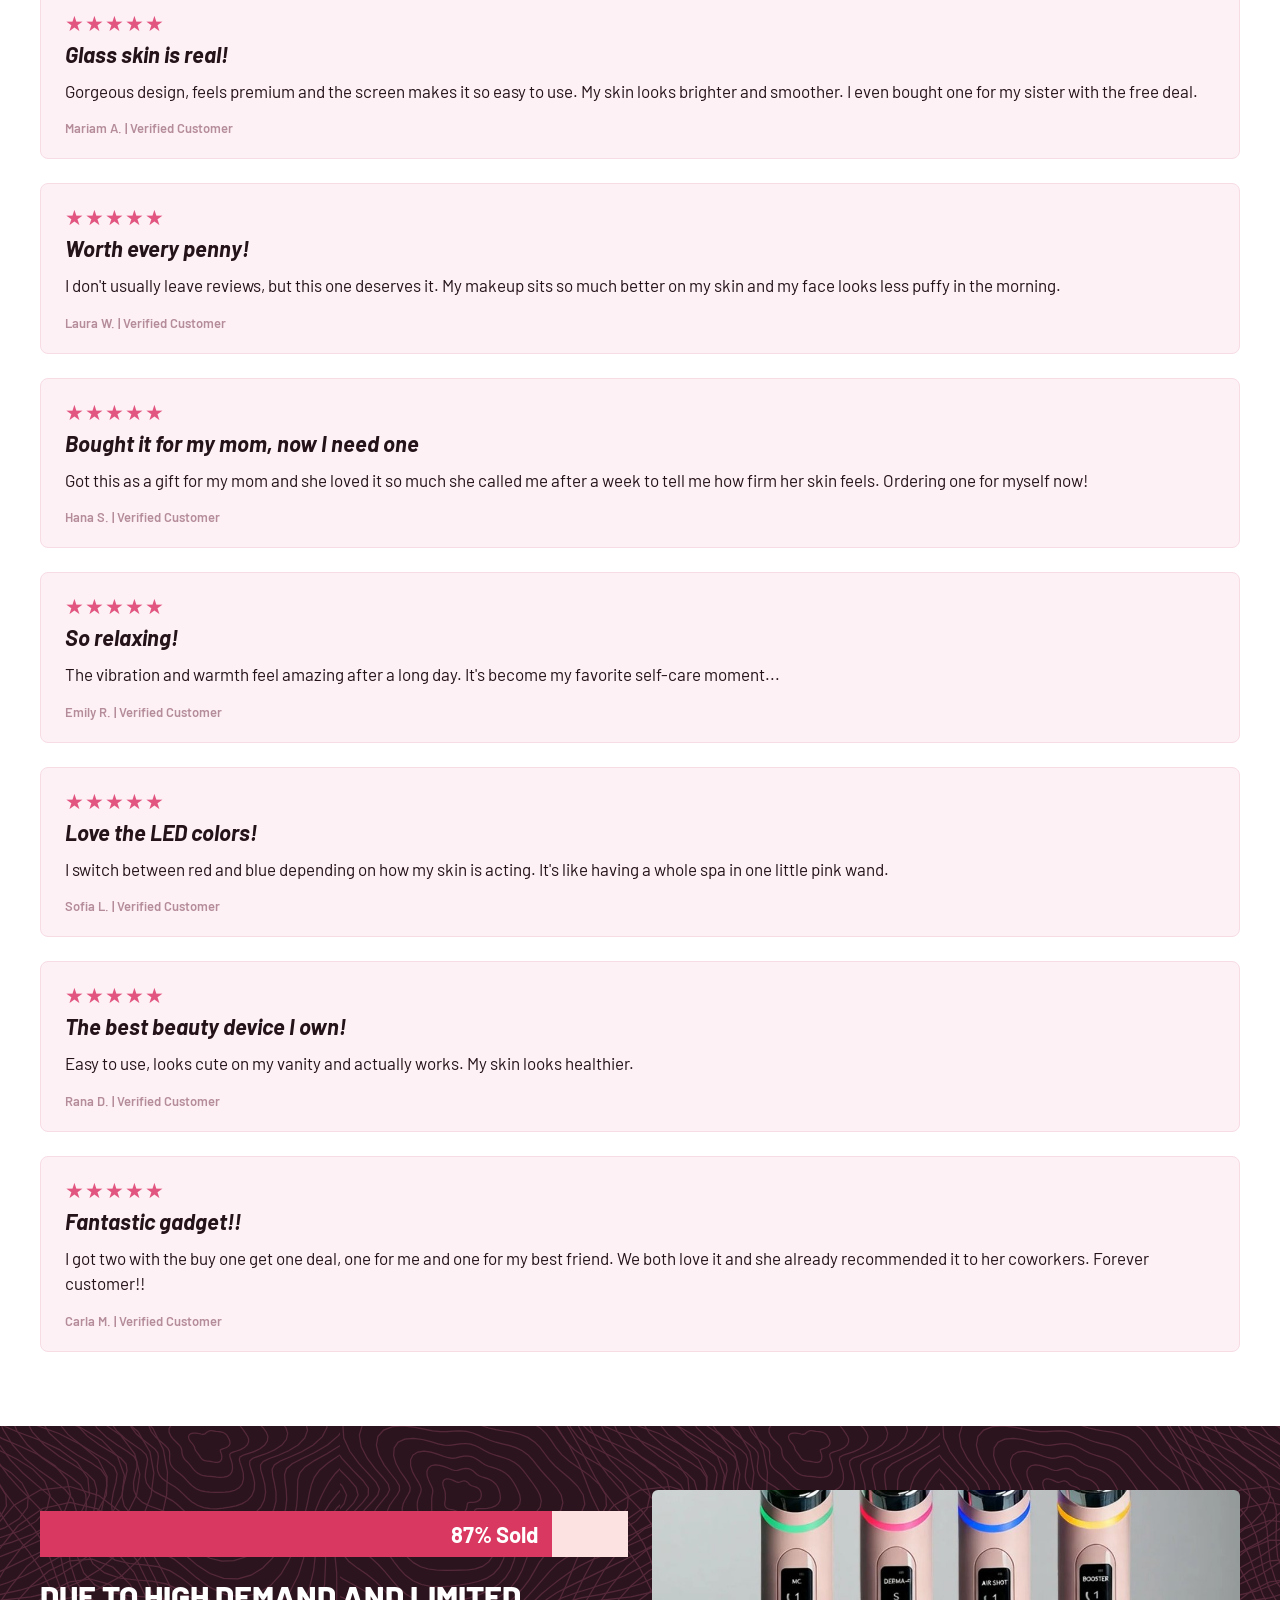
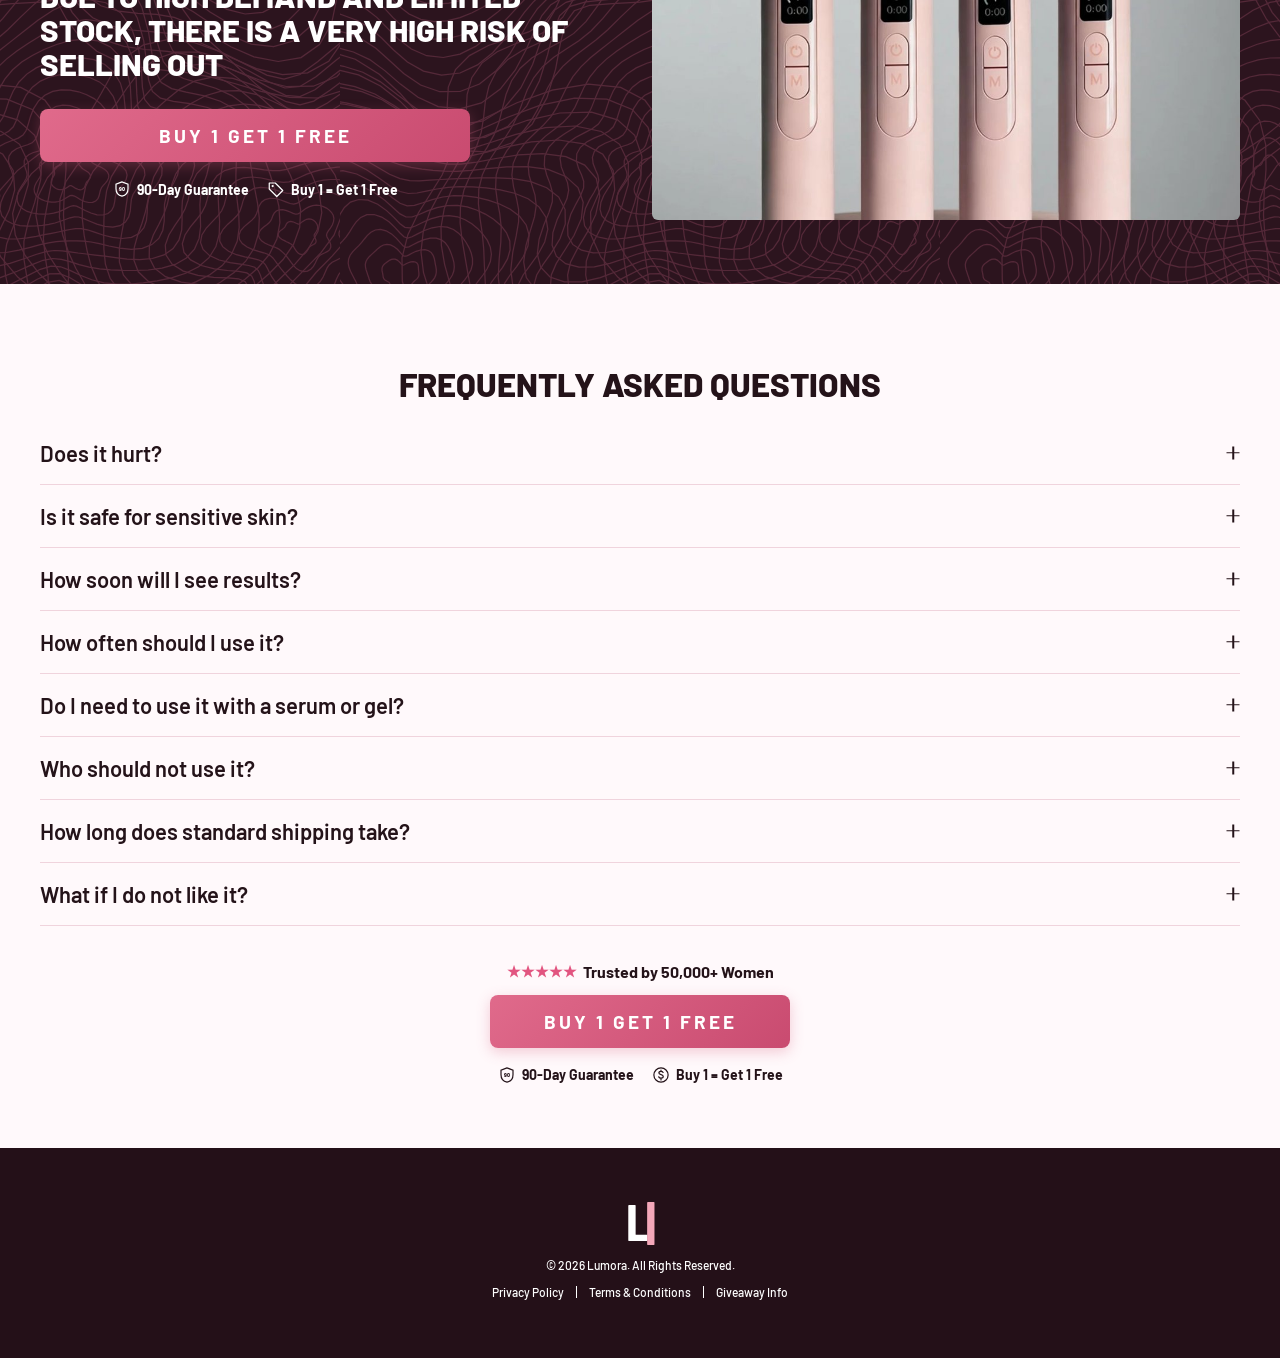
==== commit 97fb9e3f: "Bust cache with ?v=3" ====
--- a/index.html
+++ b/index.html
@@ -441,7 +441,7 @@
     <span class="sticky-cta__sub">LOWEST PRICE EVER</span>
   </div>
 
-  <script src="script.js"></script>
+  <script src="script.js?v=3"></script>
   <script>
     window.va = window.va || function () { (window.vaq = window.vaq || []).push(arguments); };
   </script>
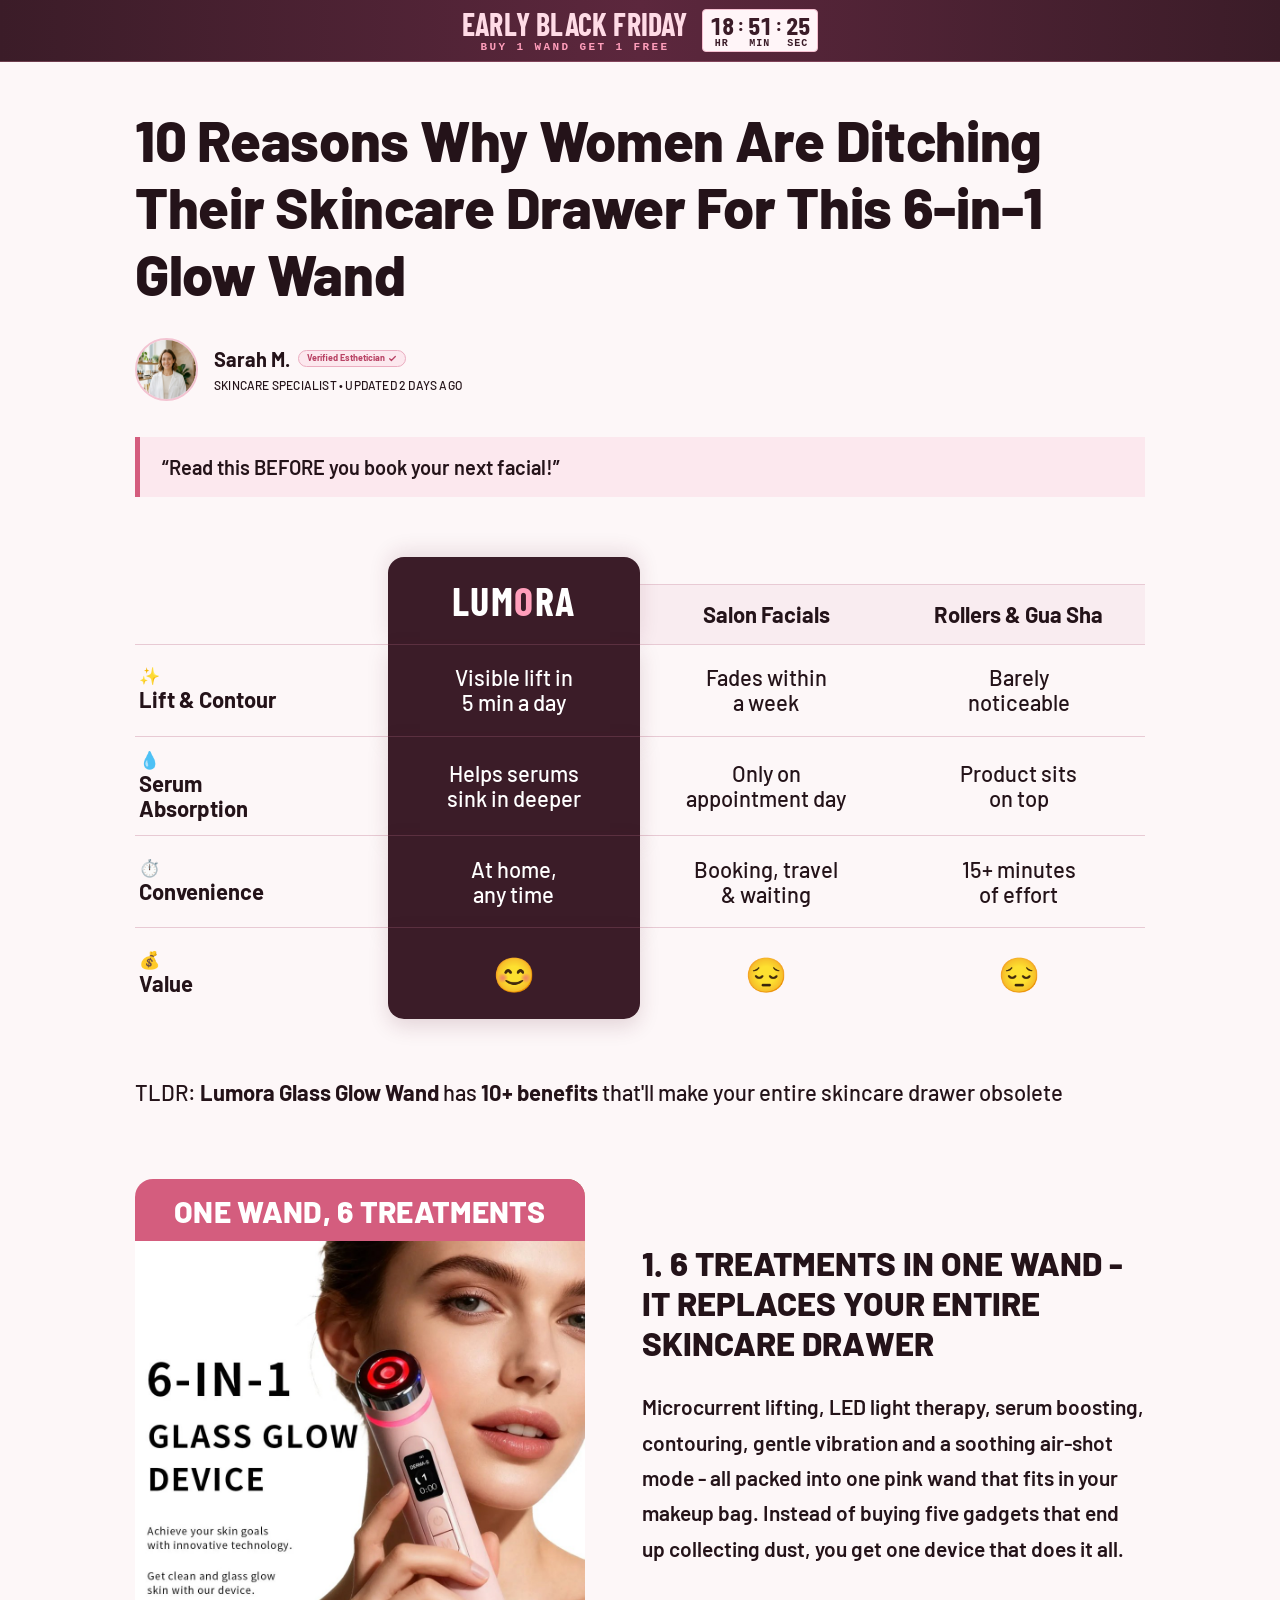
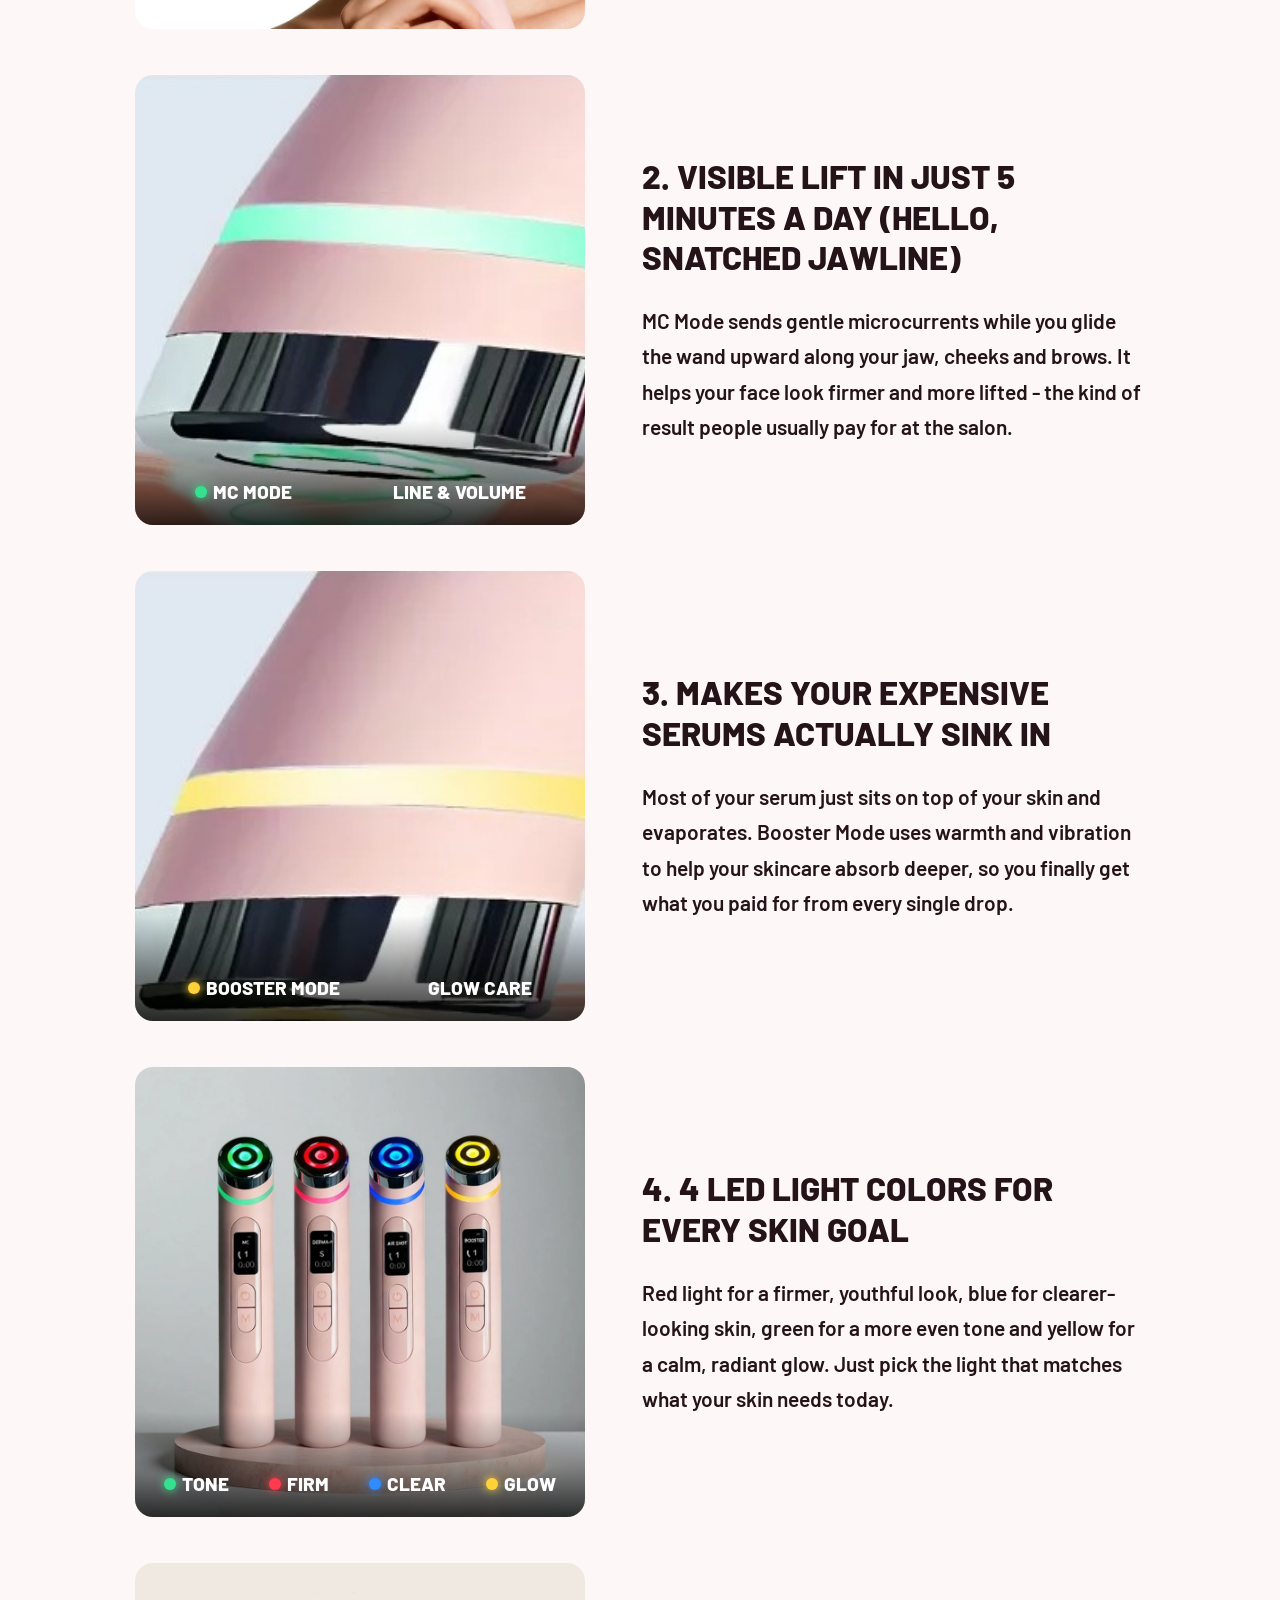
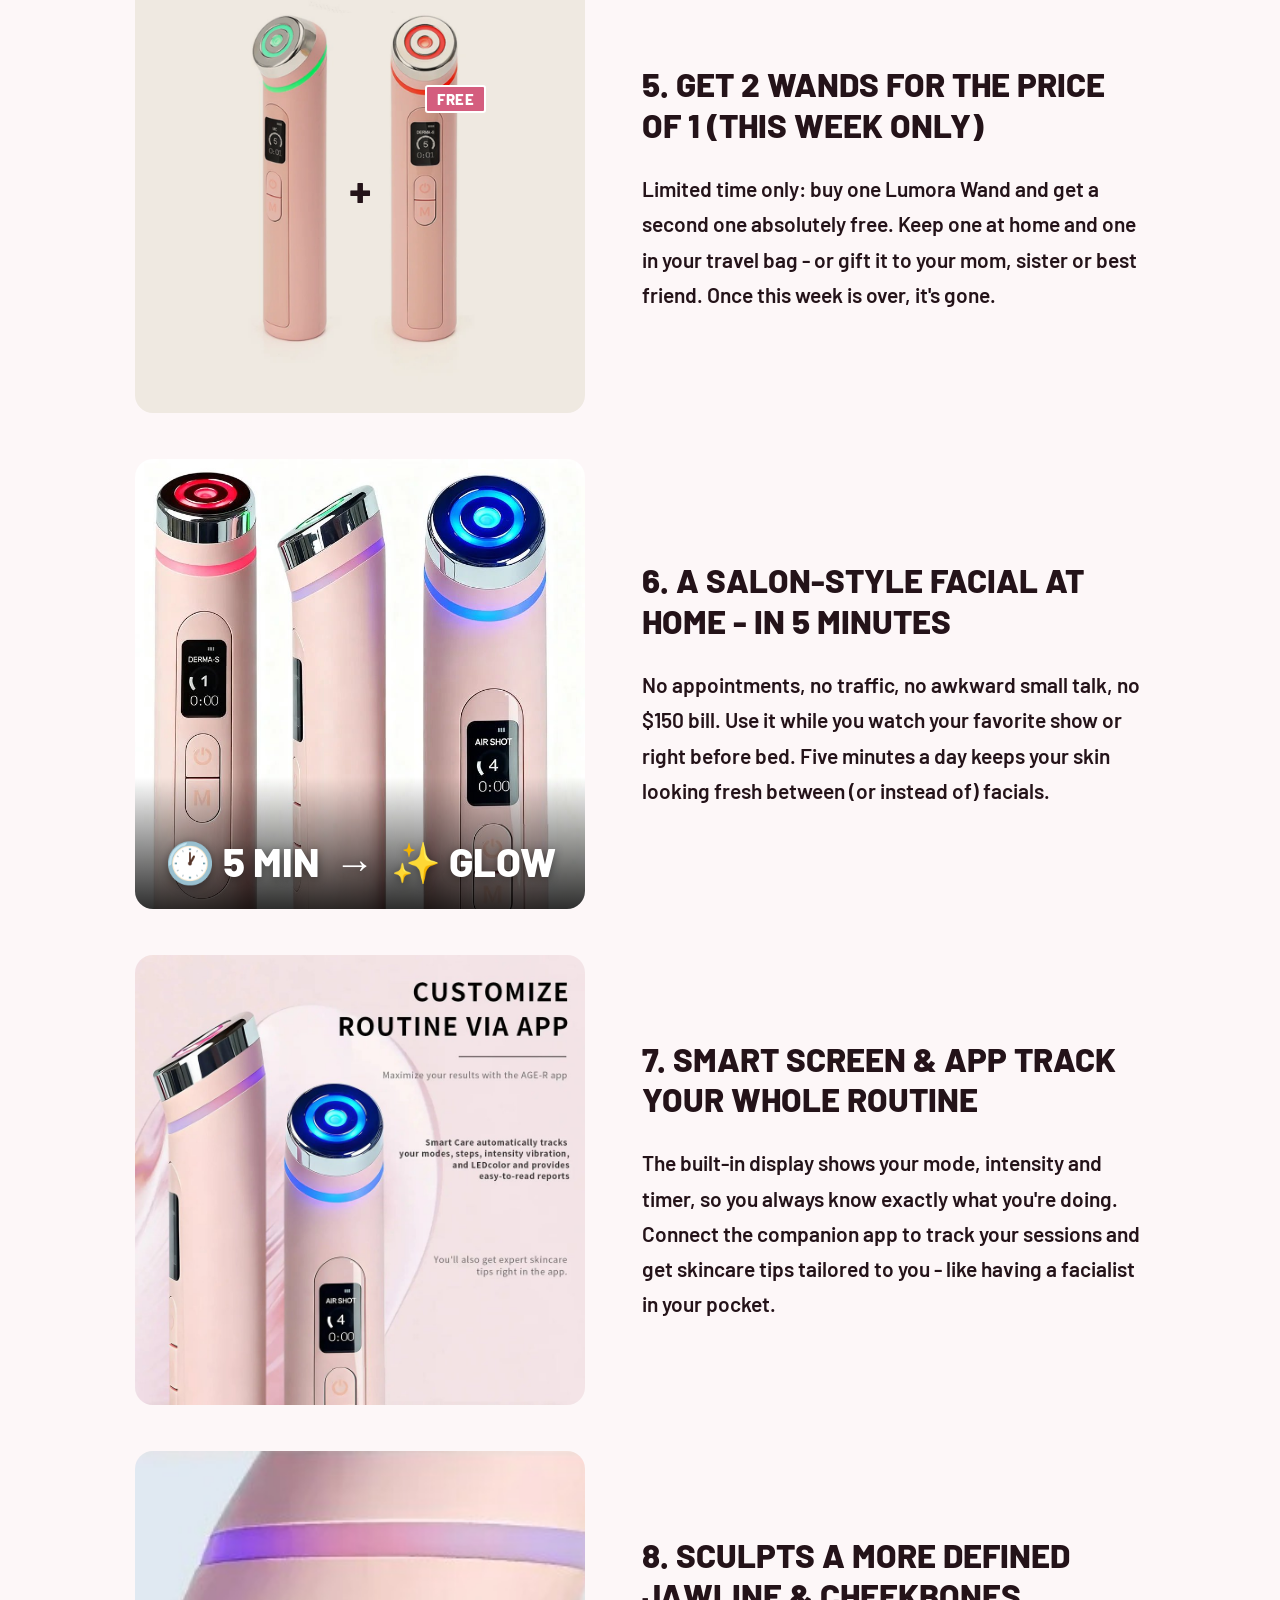
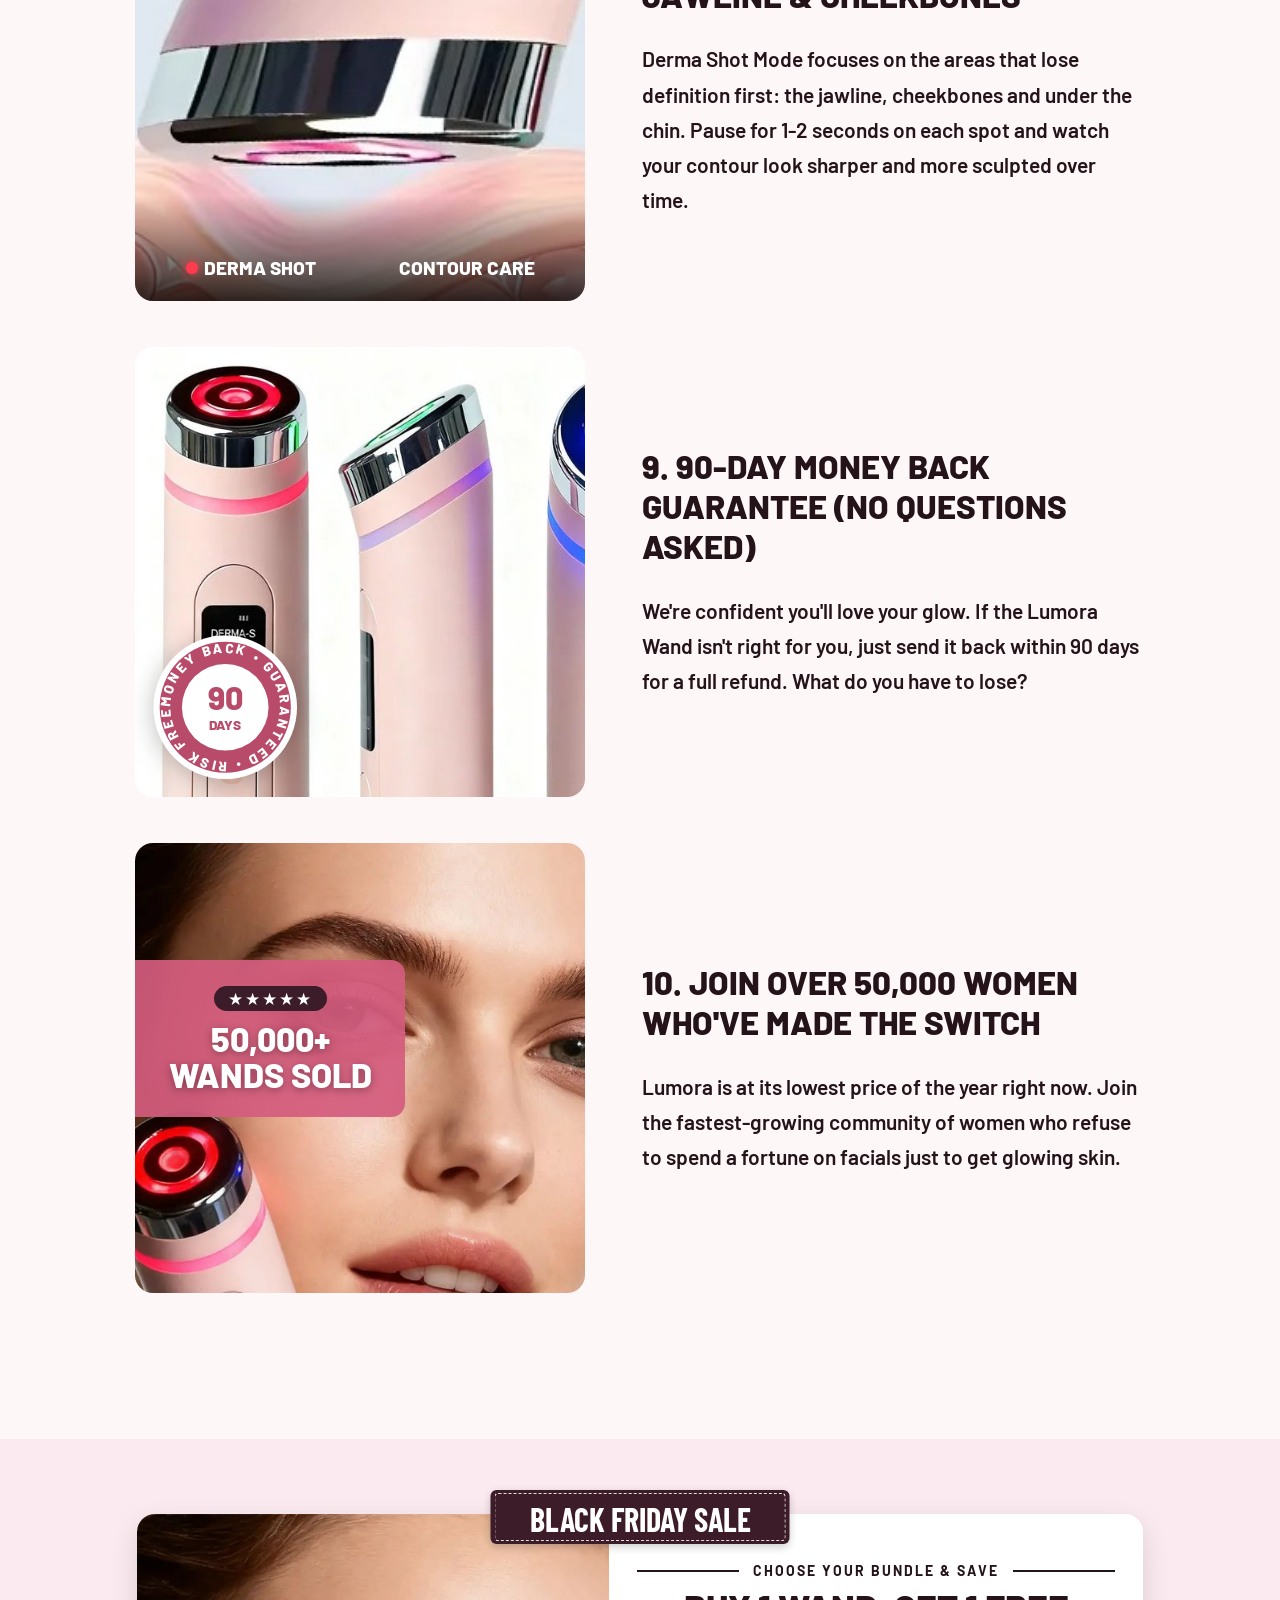
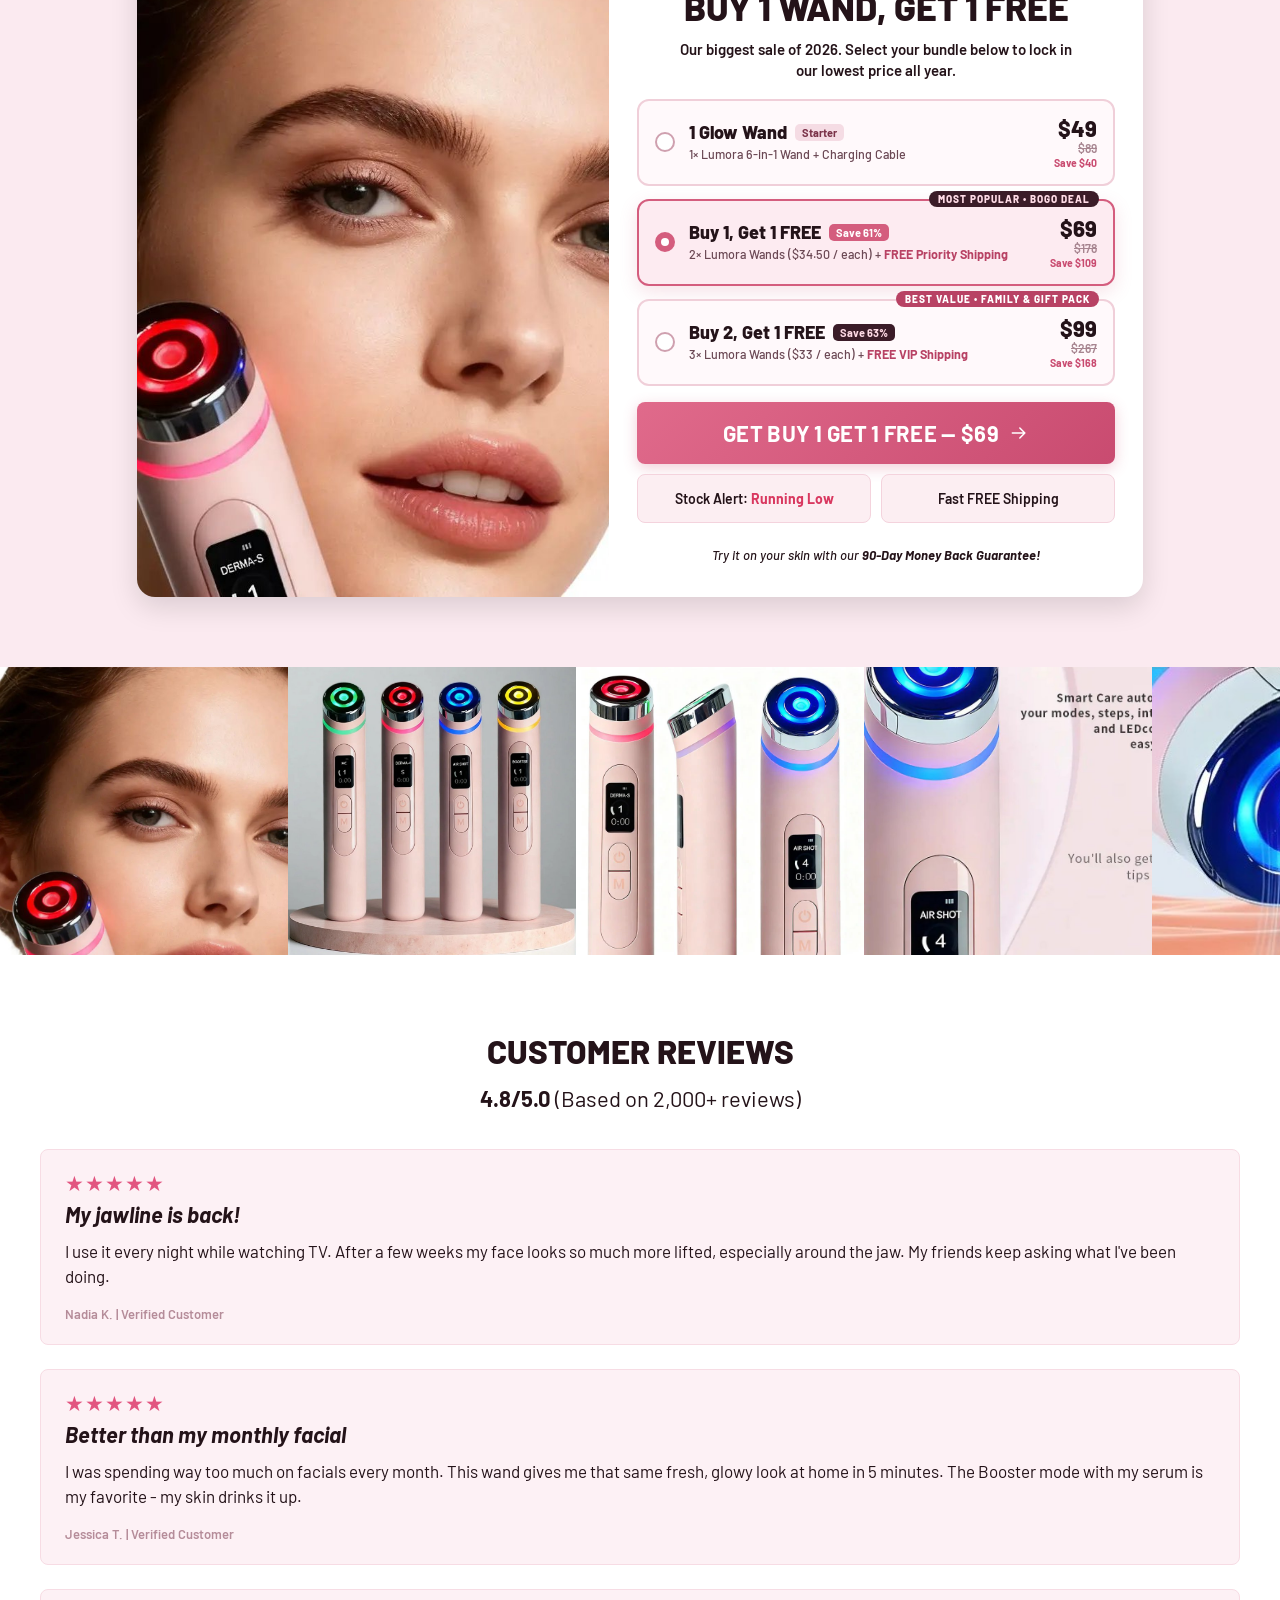
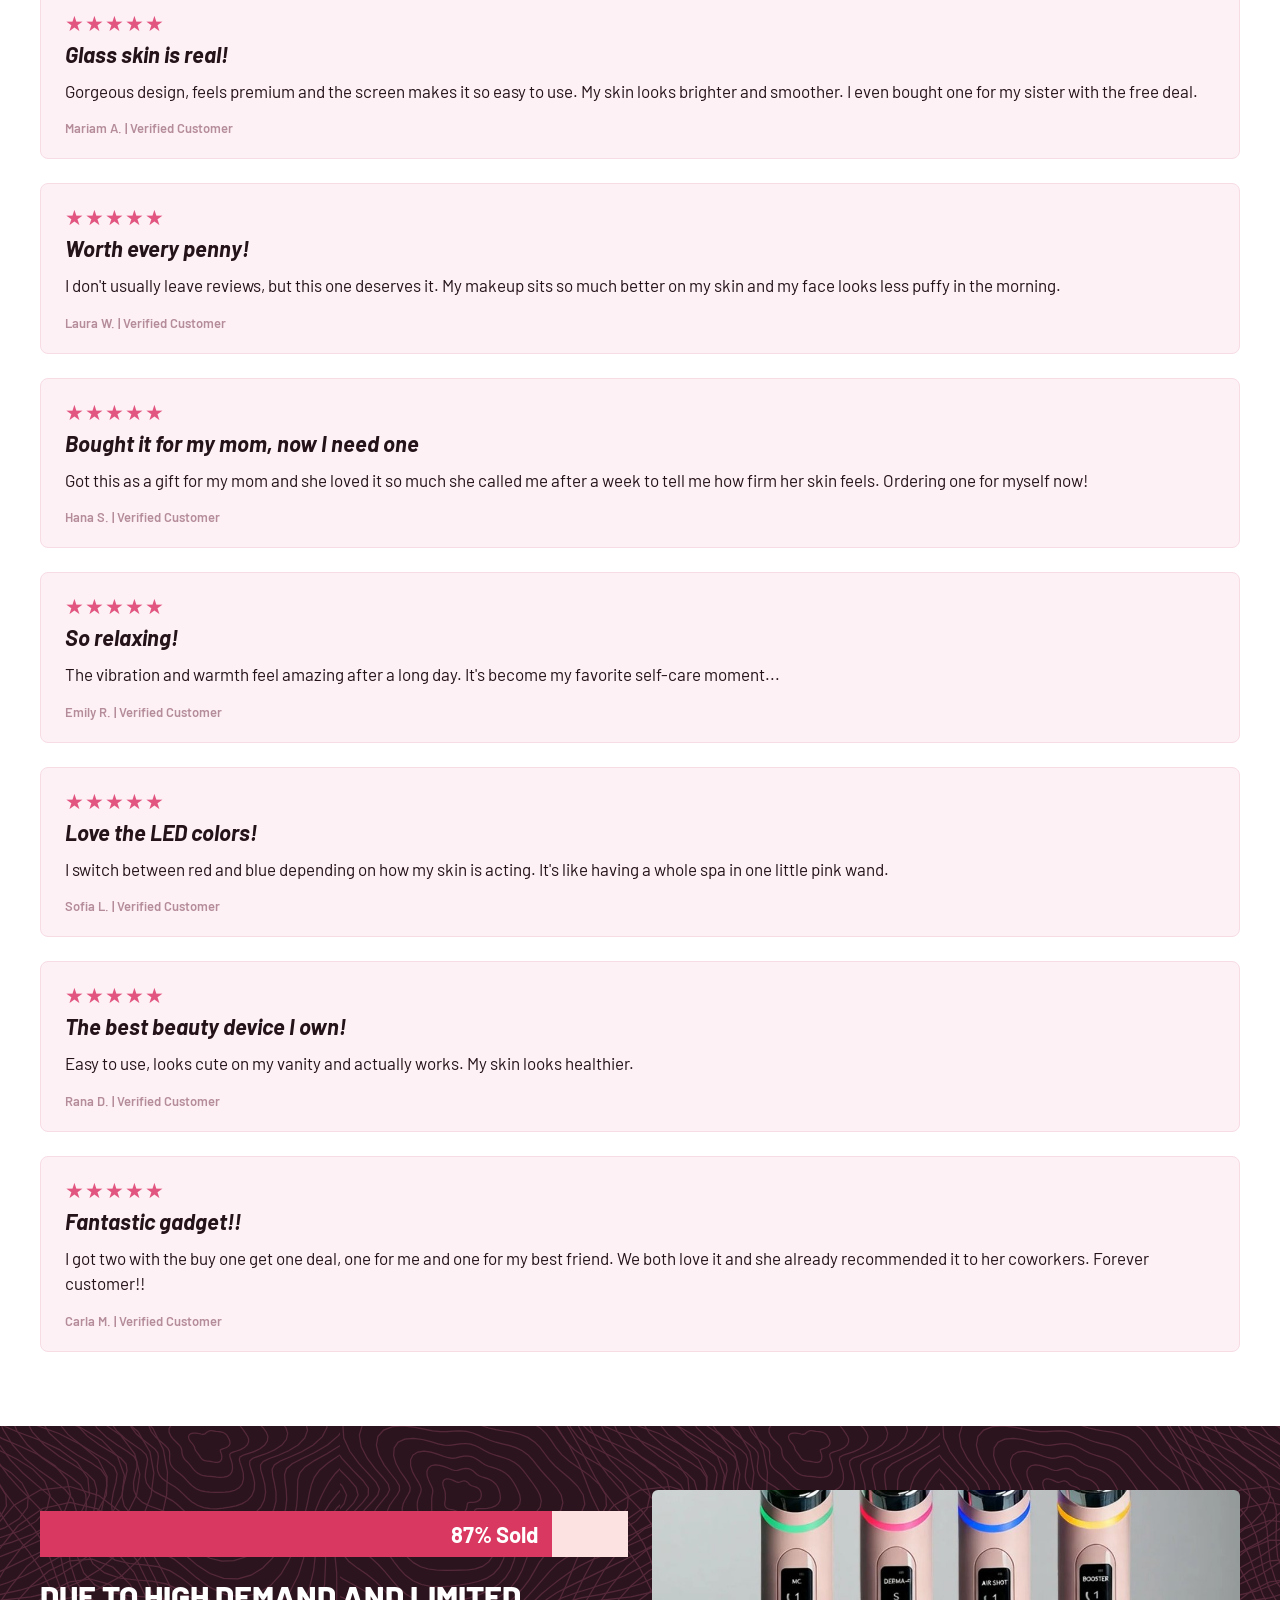
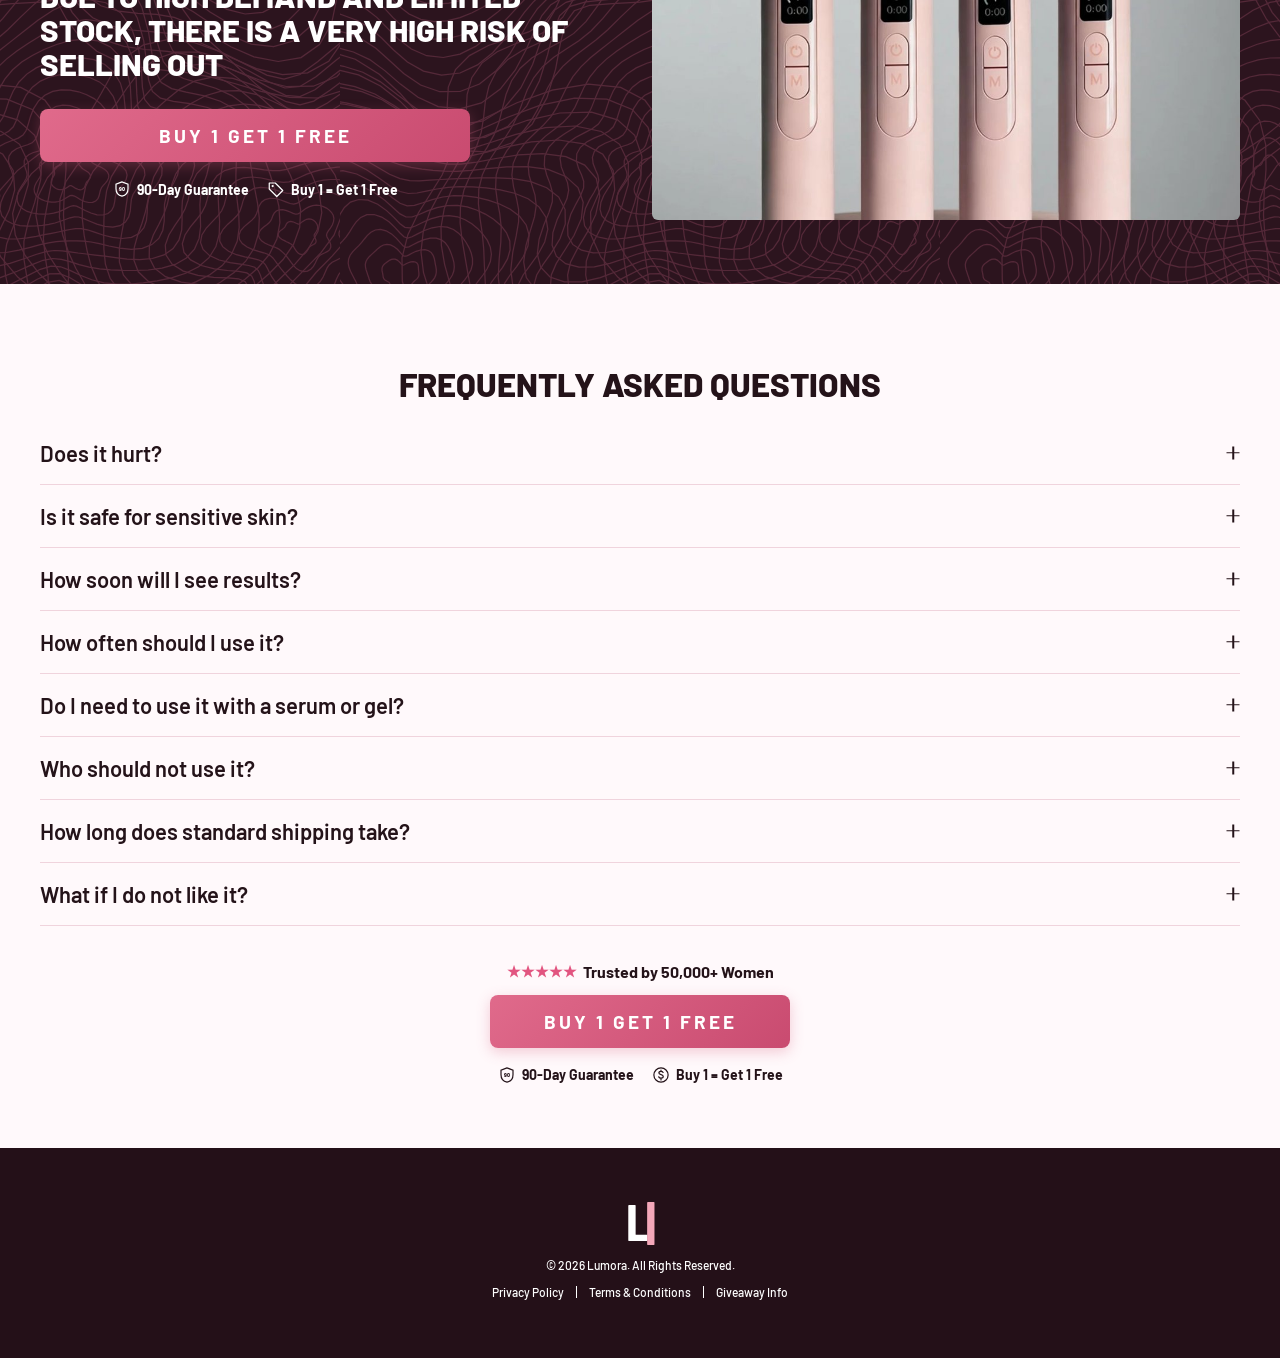
==== commit f30a0a35: "Ensure global window.gtag and dataLayer push for buy_now_click" ====
--- a/index.html
+++ b/index.html
@@ -6,6 +6,7 @@
   <script>
     window.dataLayer = window.dataLayer || [];
     function gtag(){dataLayer.push(arguments);}
+    window.gtag = gtag;
     gtag('js', new Date());
     gtag('config', 'G-MQ6MRG7C5P');
   </script>
@@ -441,7 +442,7 @@
     <span class="sticky-cta__sub">LOWEST PRICE EVER</span>
   </div>
 
-  <script src="script.js?v=3"></script>
+  <script src="script.js?v=4"></script>
   <script>
     window.va = window.va || function () { (window.vaq = window.vaq || []).push(arguments); };
   </script>
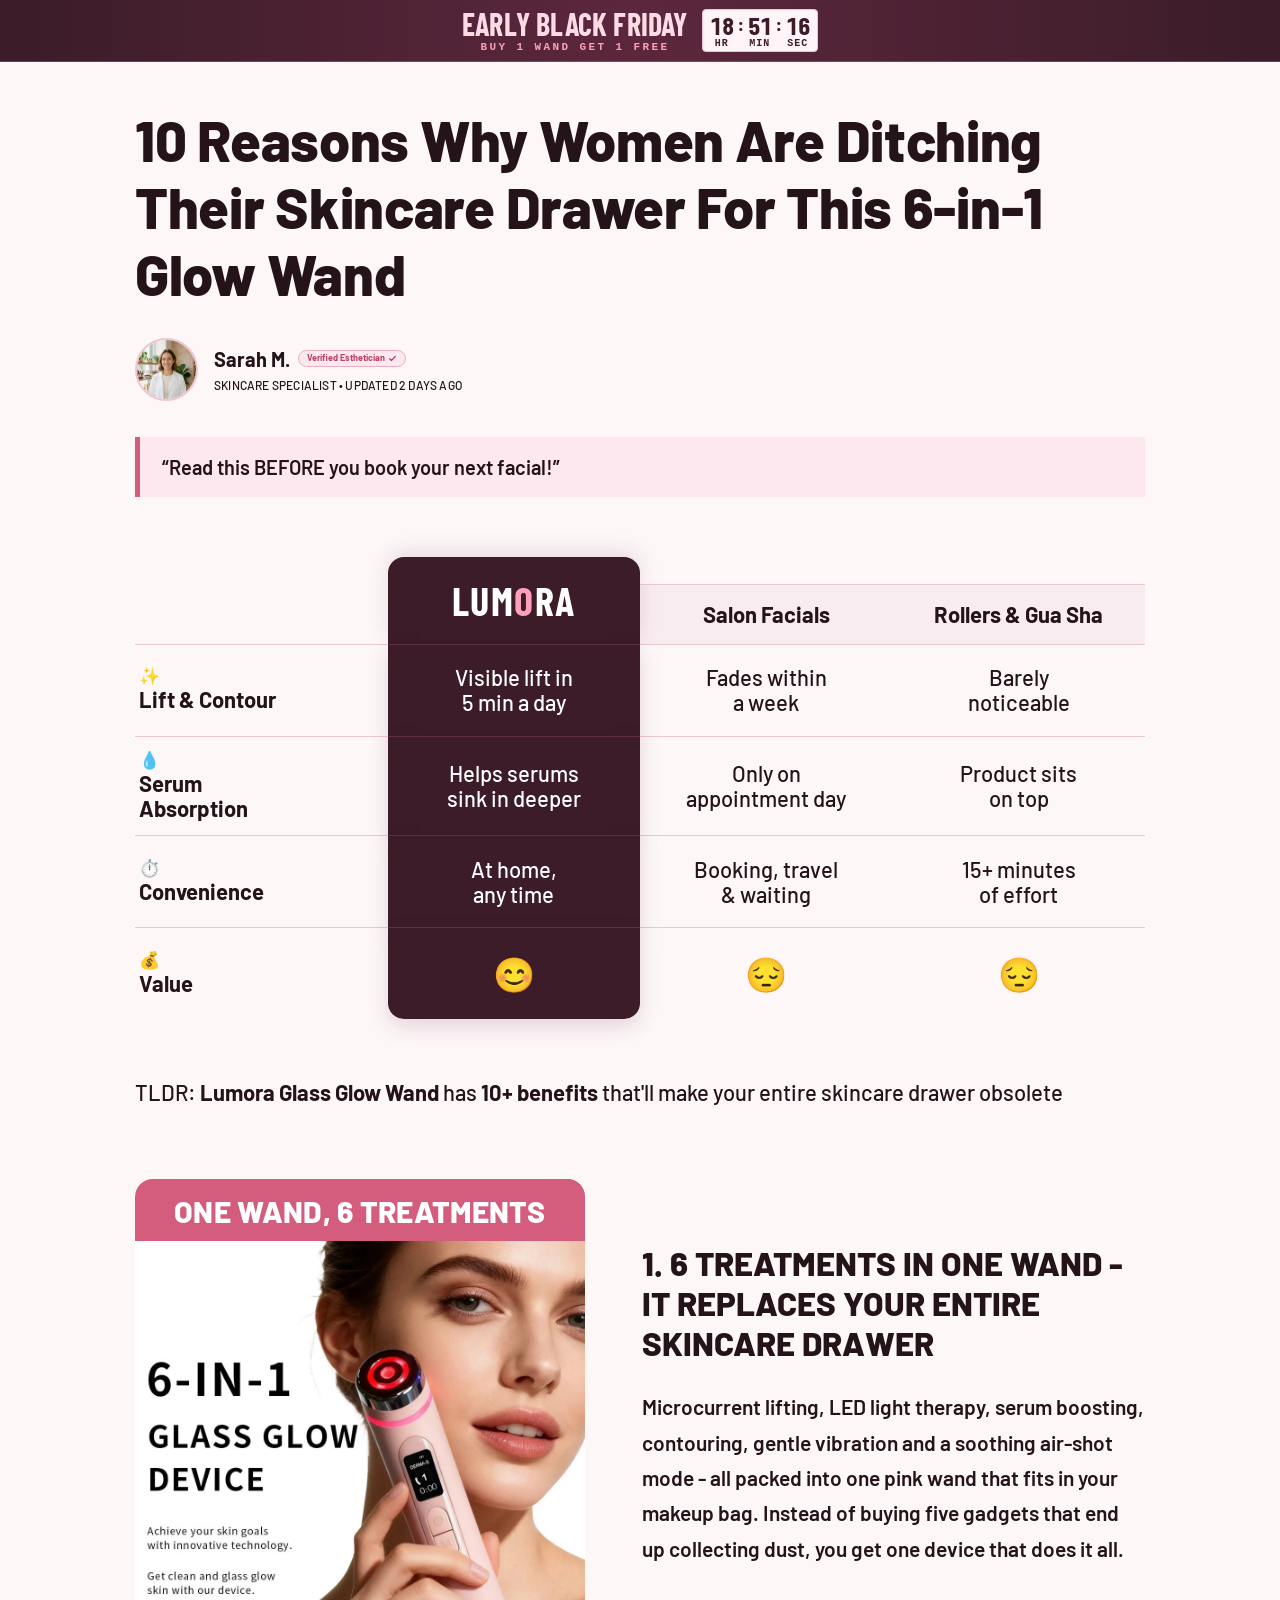
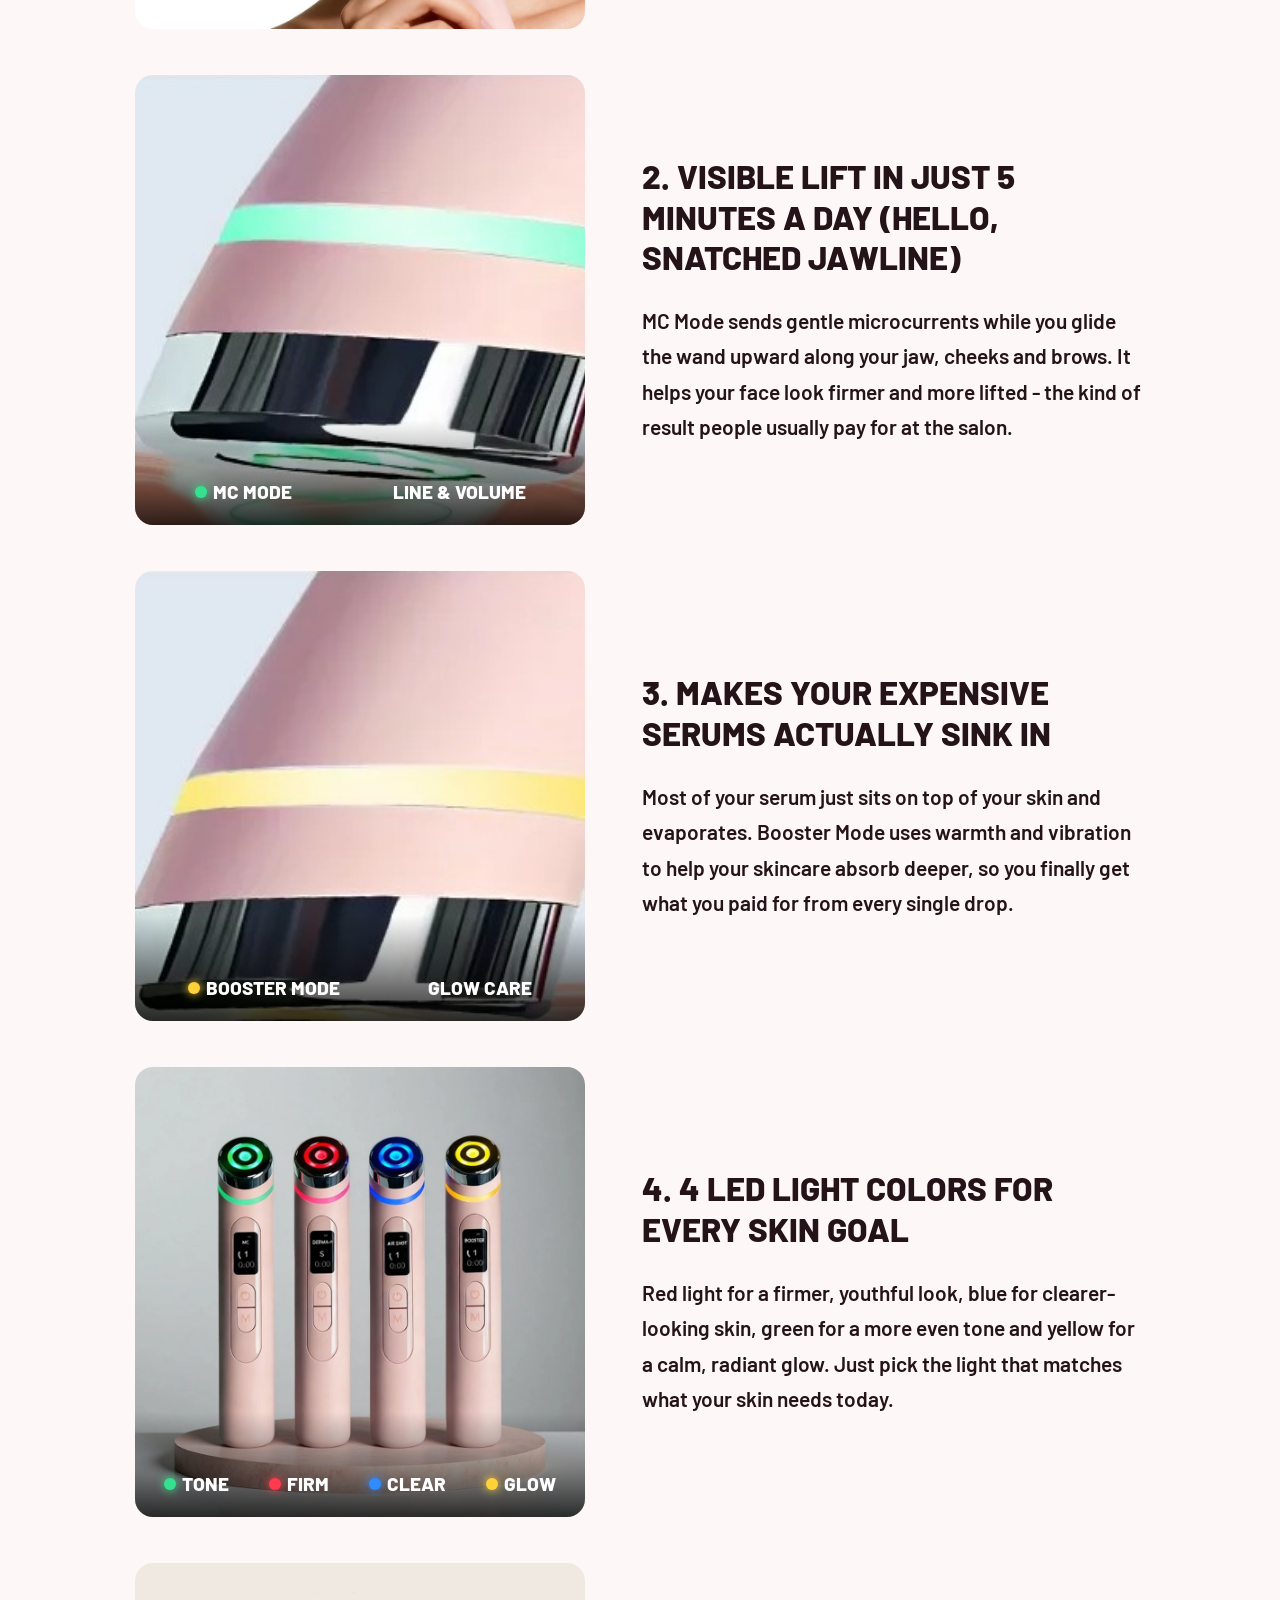
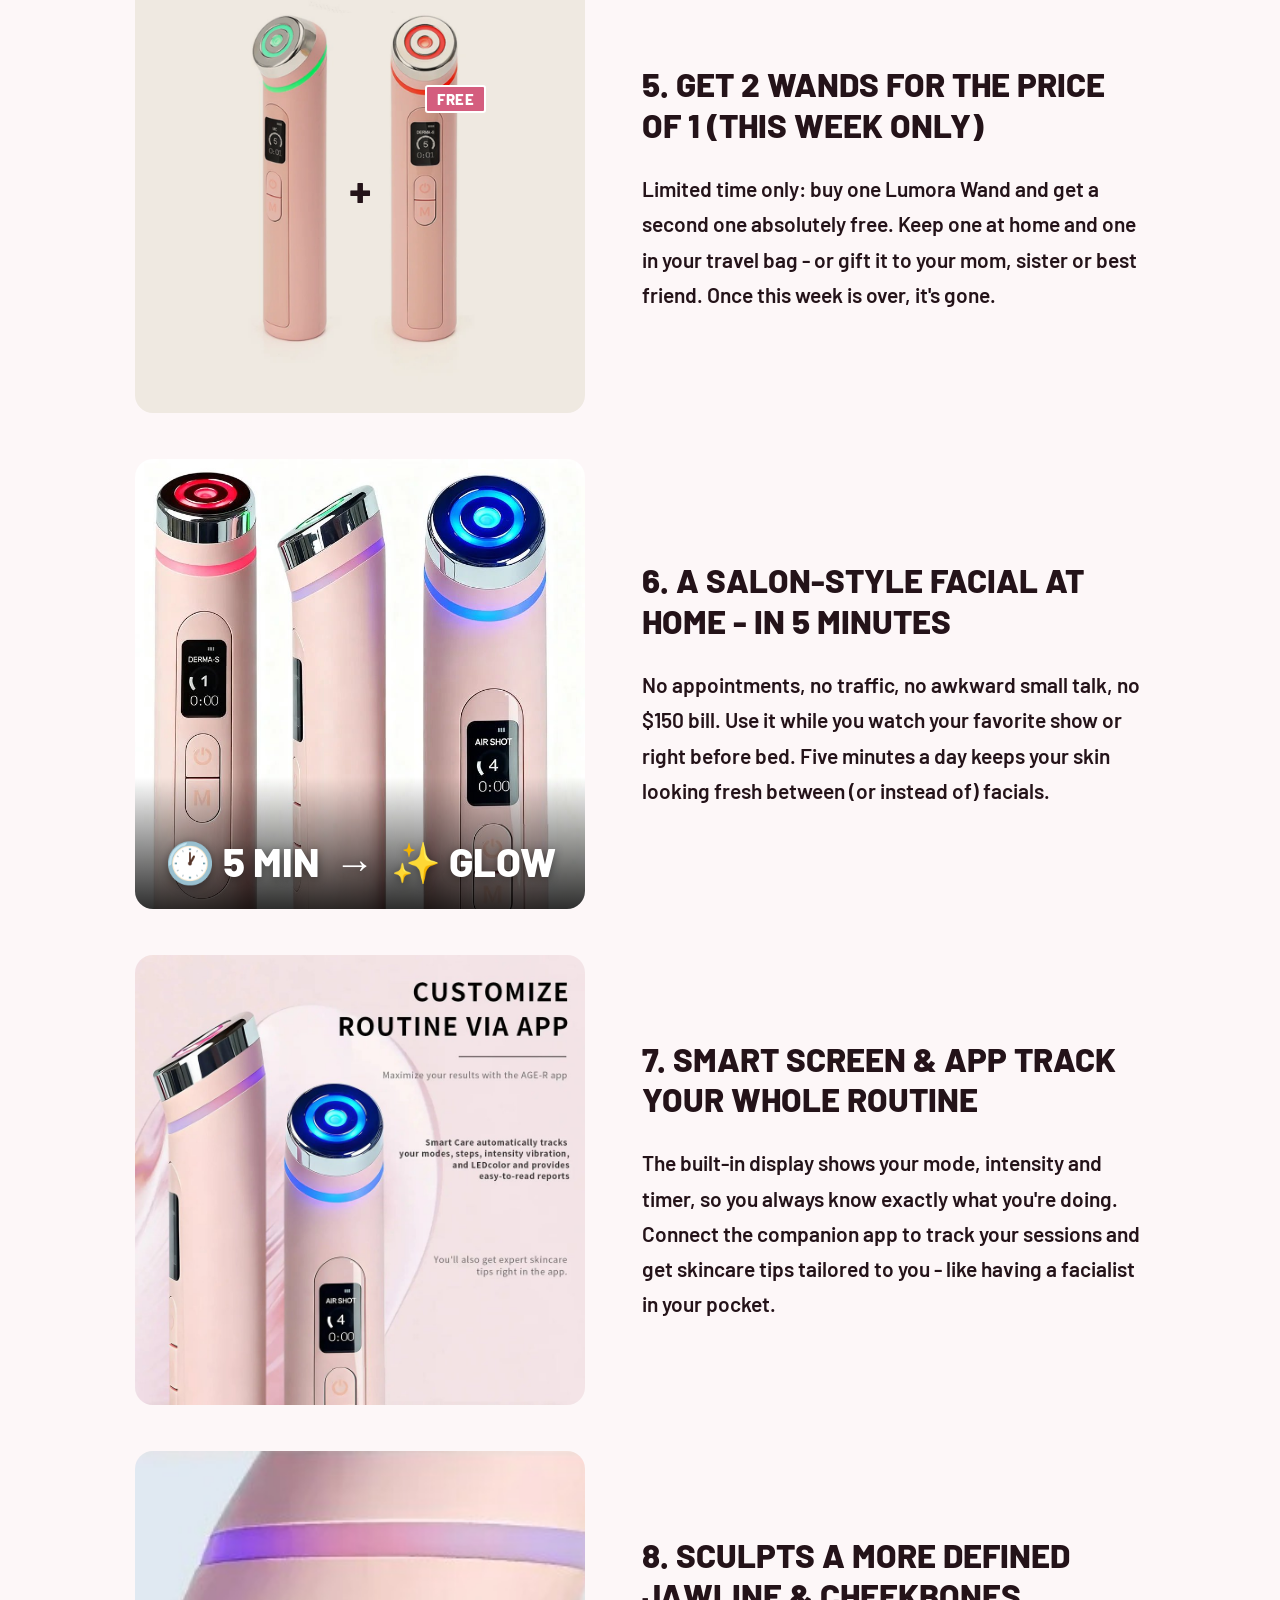
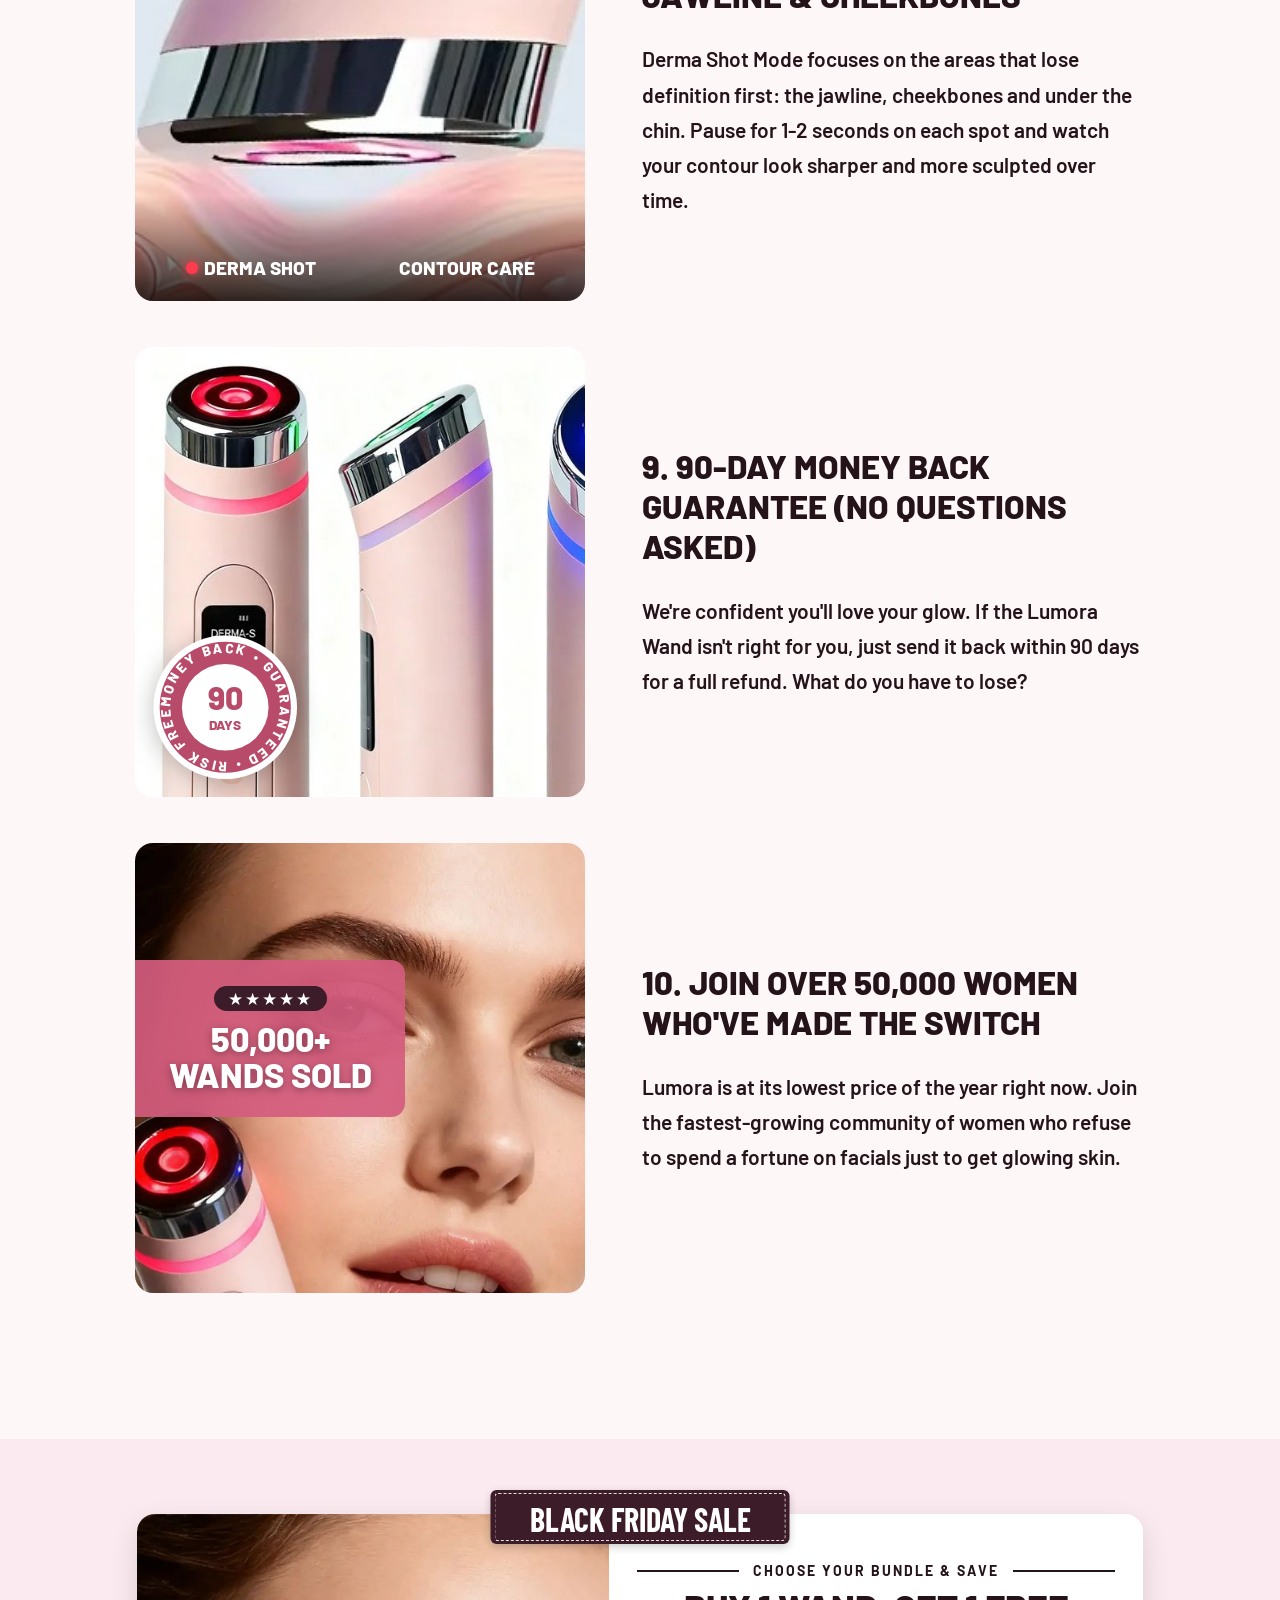
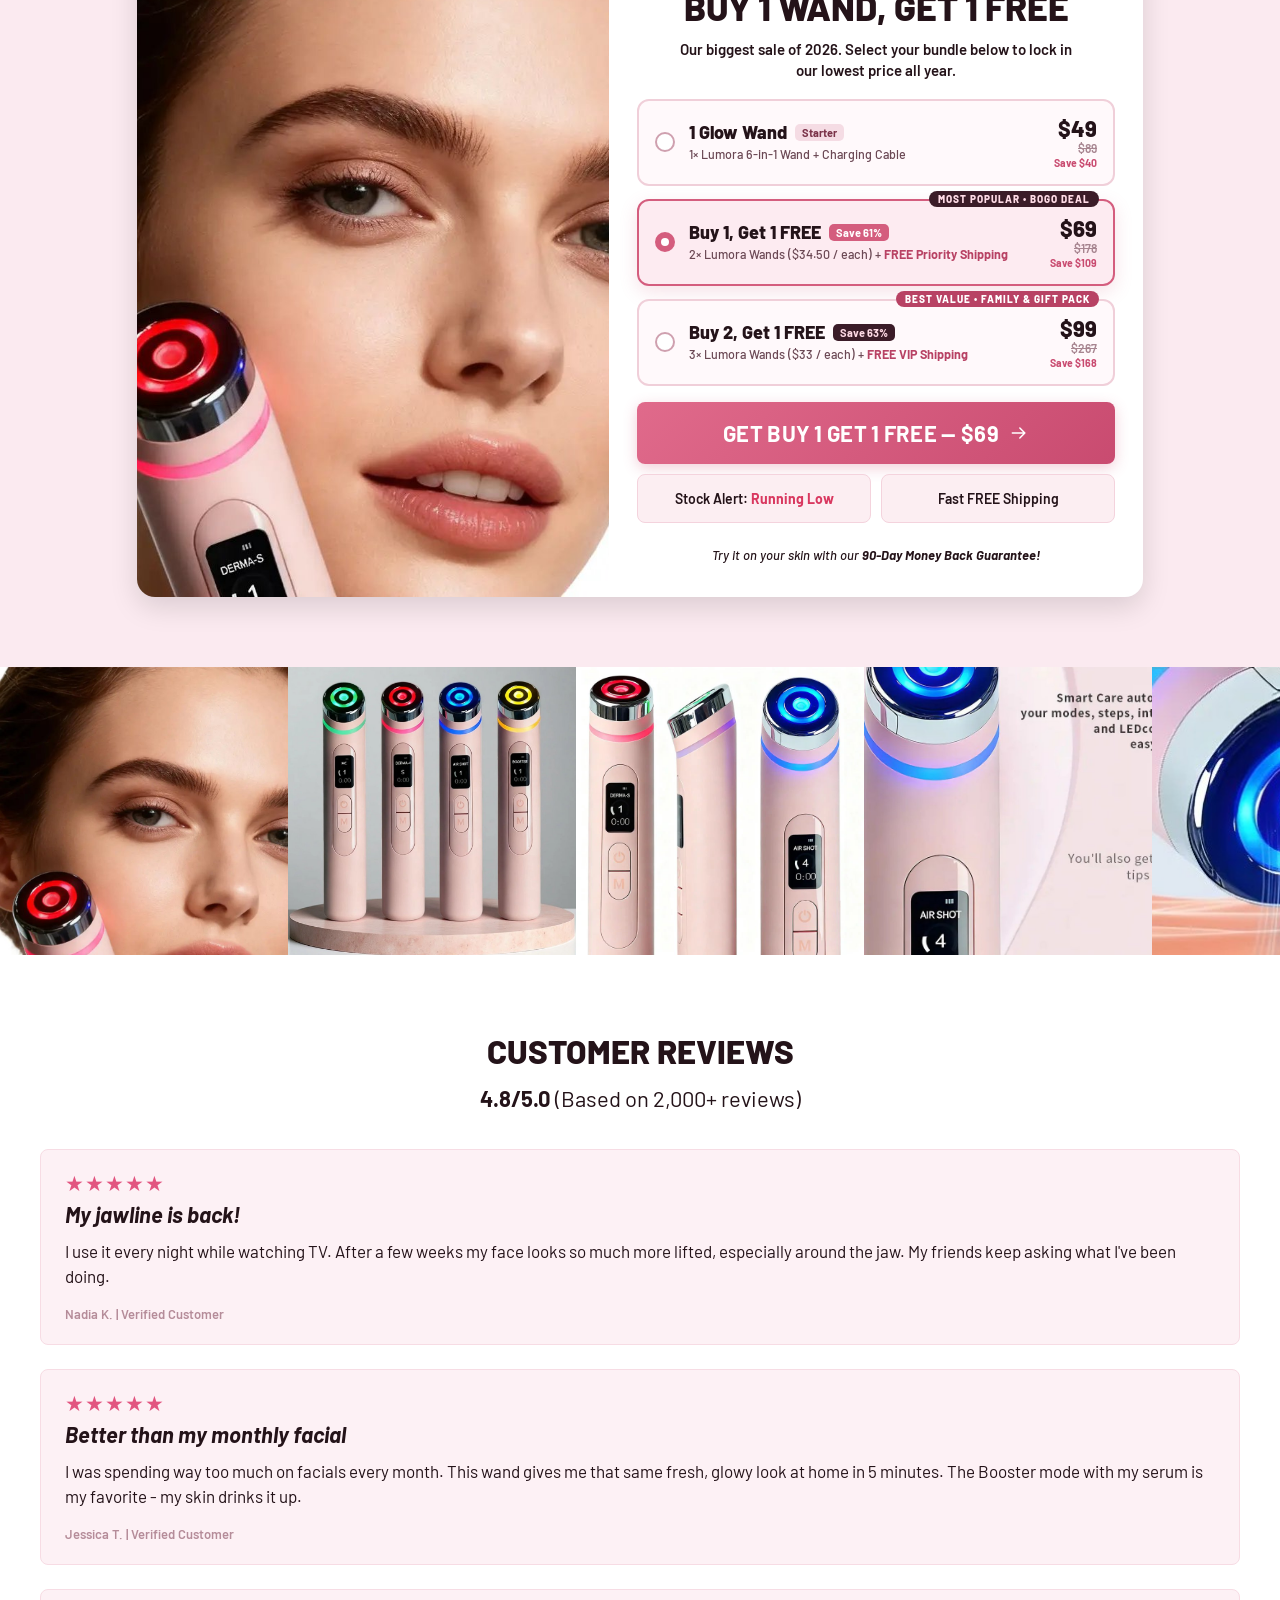
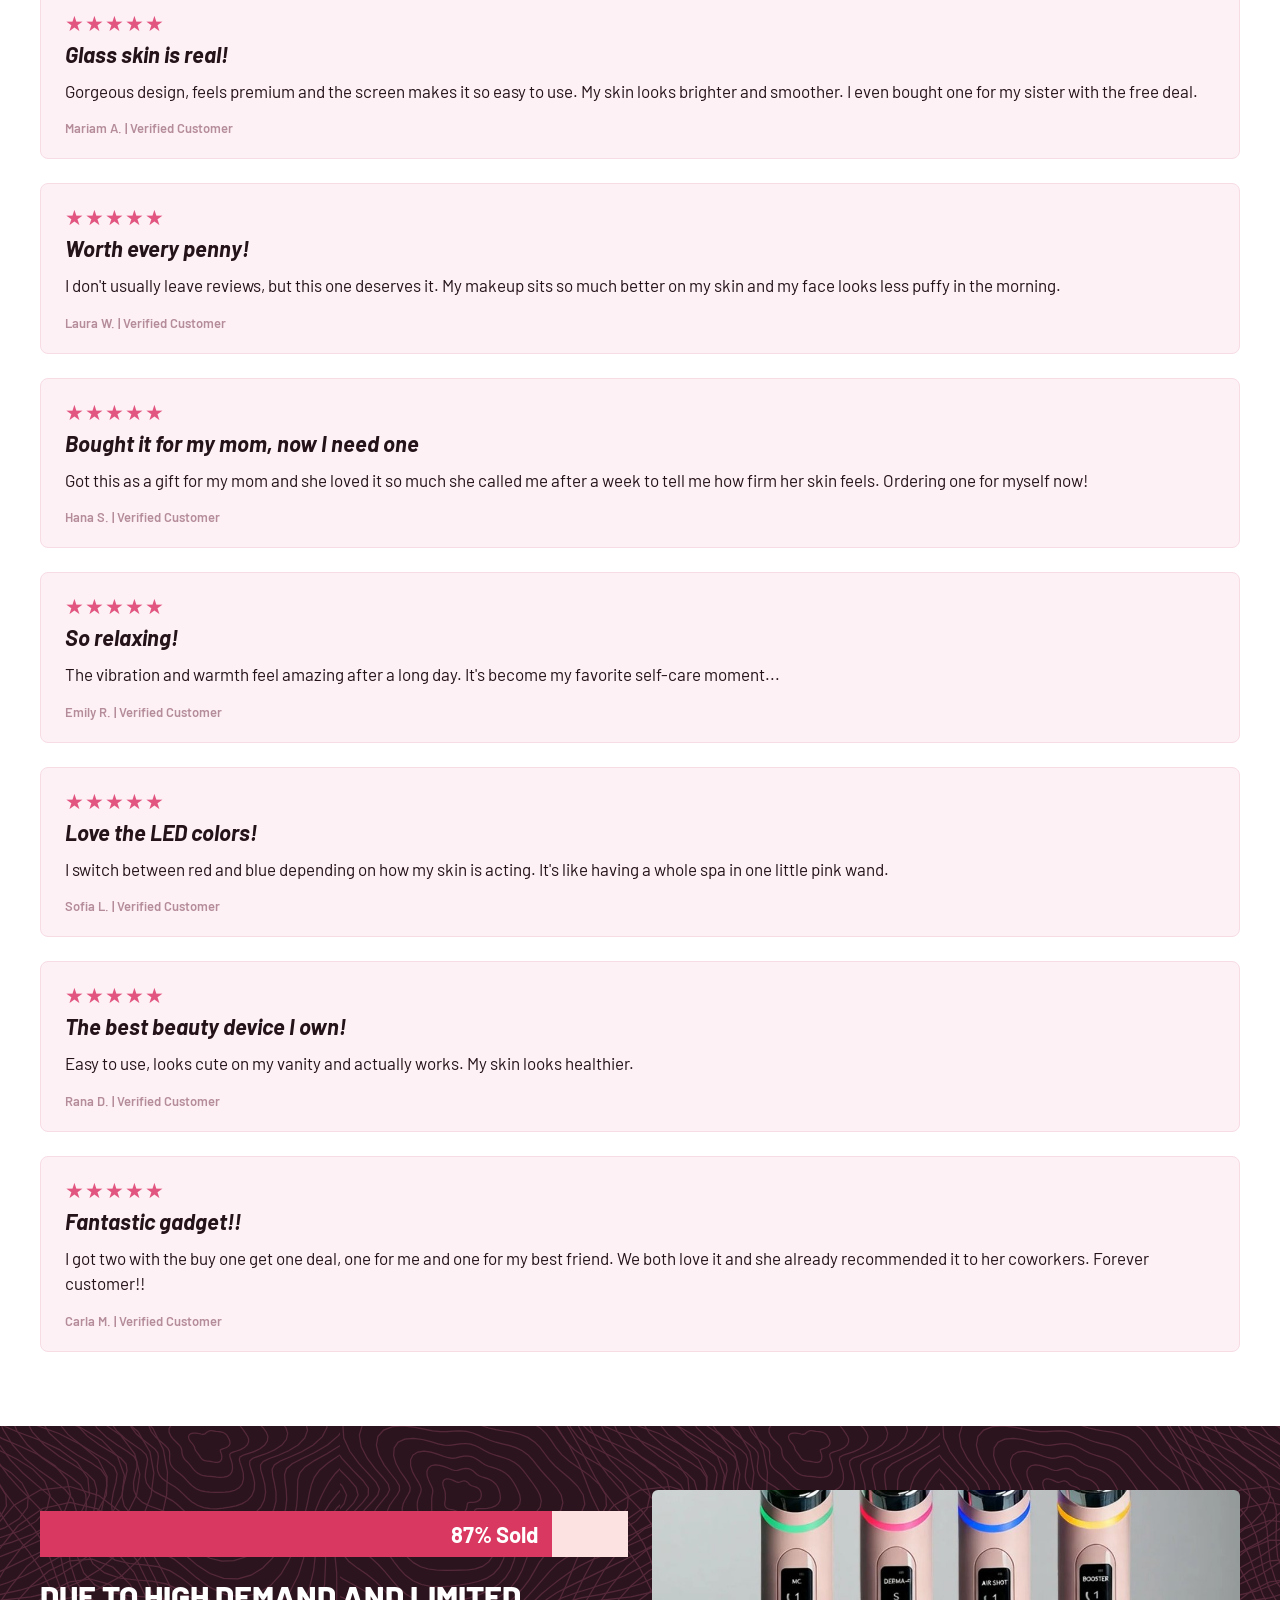
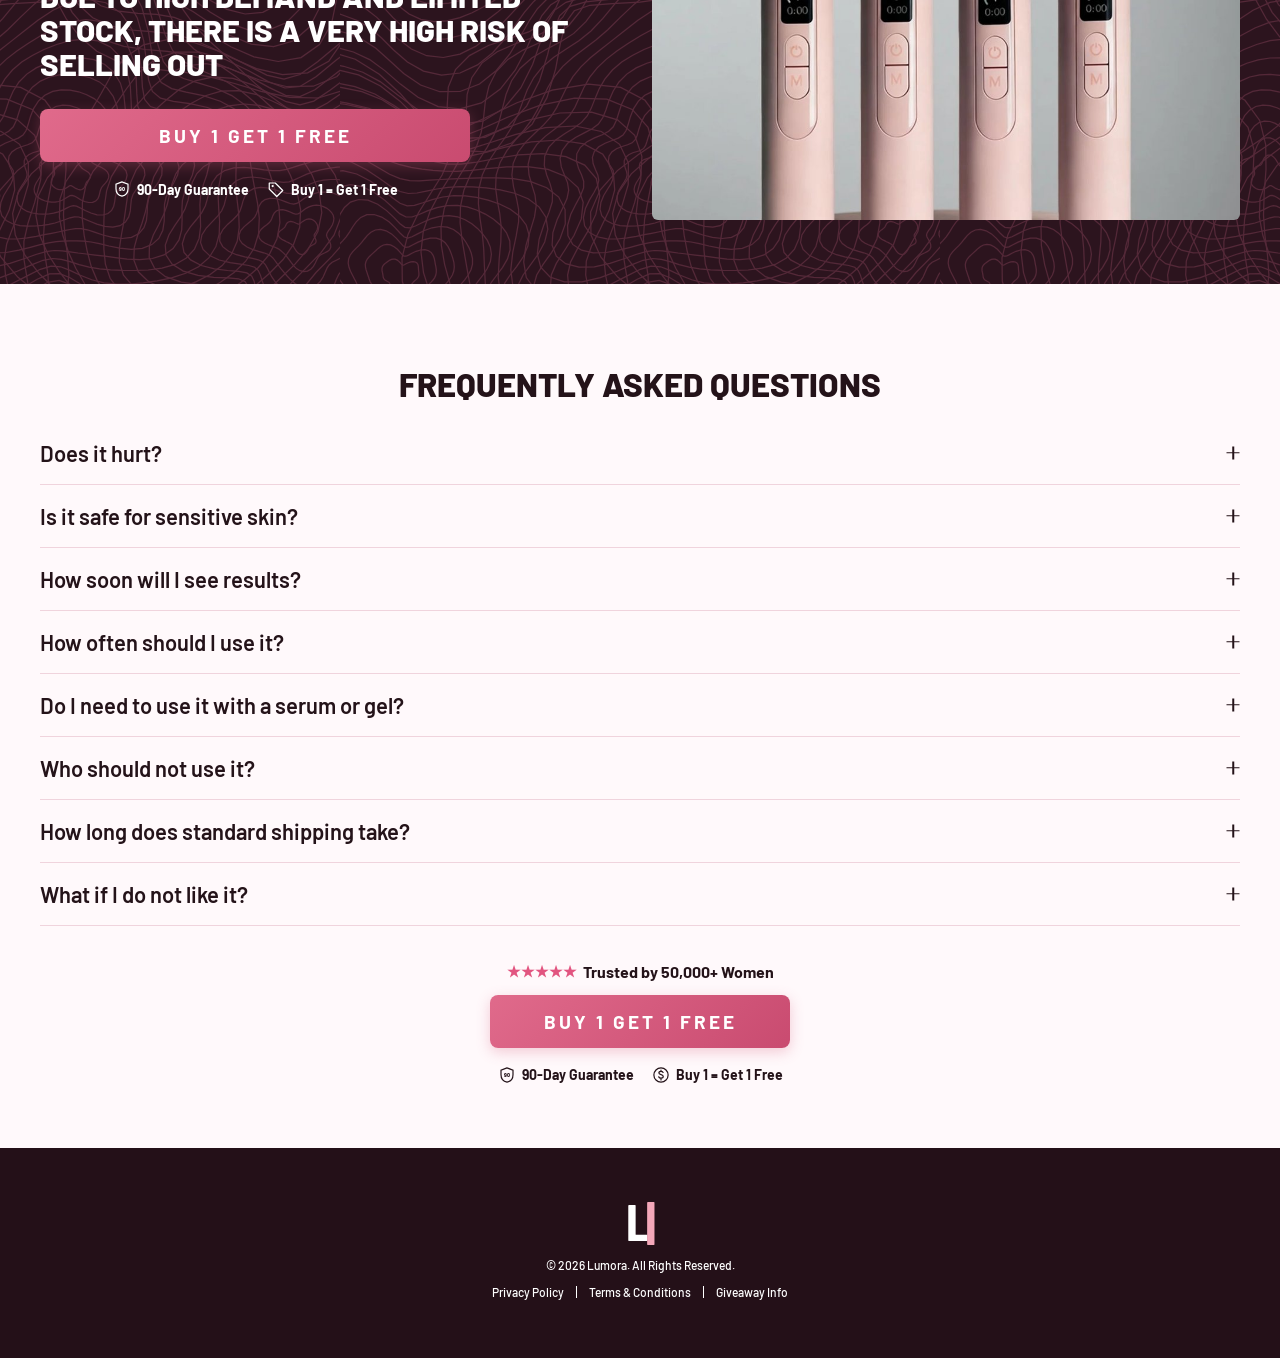
==== commit d2702399: "Restore standard clarity script without webdriver block" ====
--- a/index.html
+++ b/index.html
@@ -18,11 +18,9 @@
   <link rel="preconnect" href="https://fonts.gstatic.com" crossorigin />
   <link href="https://fonts.googleapis.com/css2?family=Barlow:ital,wght@0,400;0,500;0,600;0,700;0,800;1,500;1,700&family=Barlow+Condensed:wght@600;700&display=swap" rel="stylesheet" />
   <link rel="stylesheet" href="styles.css" />
-  <!-- Microsoft Clarity (Filtered: No bots, main domain only) -->
+  <!-- Microsoft Clarity -->
   <script type="text/javascript">
     (function(c,l,a,r,i,t,y){
-        // تجاهل البوتات وسيرفرات الفحص
-        if (navigator.webdriver || /headless|bot|crawl|spider/i.test(navigator.userAgent)) return;
         c[a]=c[a]||function(){(c[a].q=c[a].q||[]).push(arguments)};
         t=l.createElement(r);t.async=1;t.src="https://www.clarity.ms/tag/"+i;
         y=l.getElementsByTagName(r)[0];y.parentNode.insertBefore(t,y);
